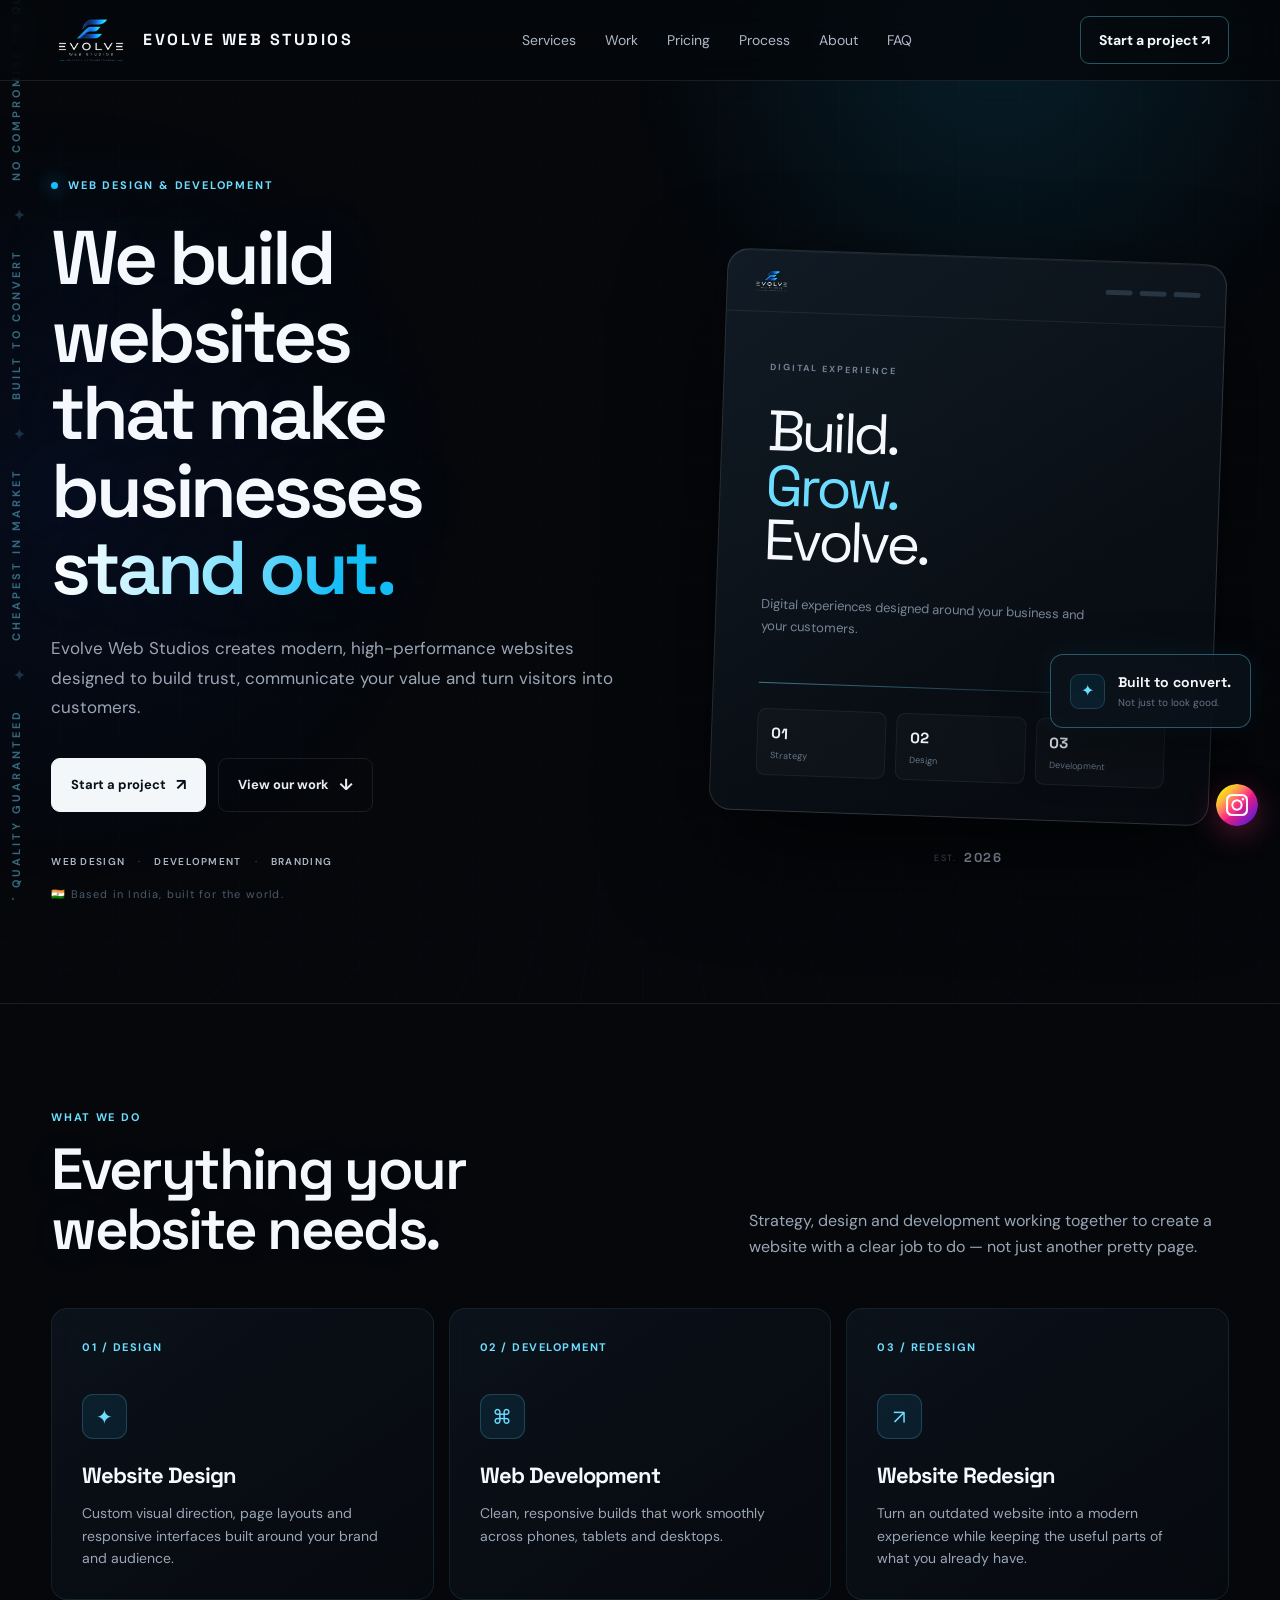
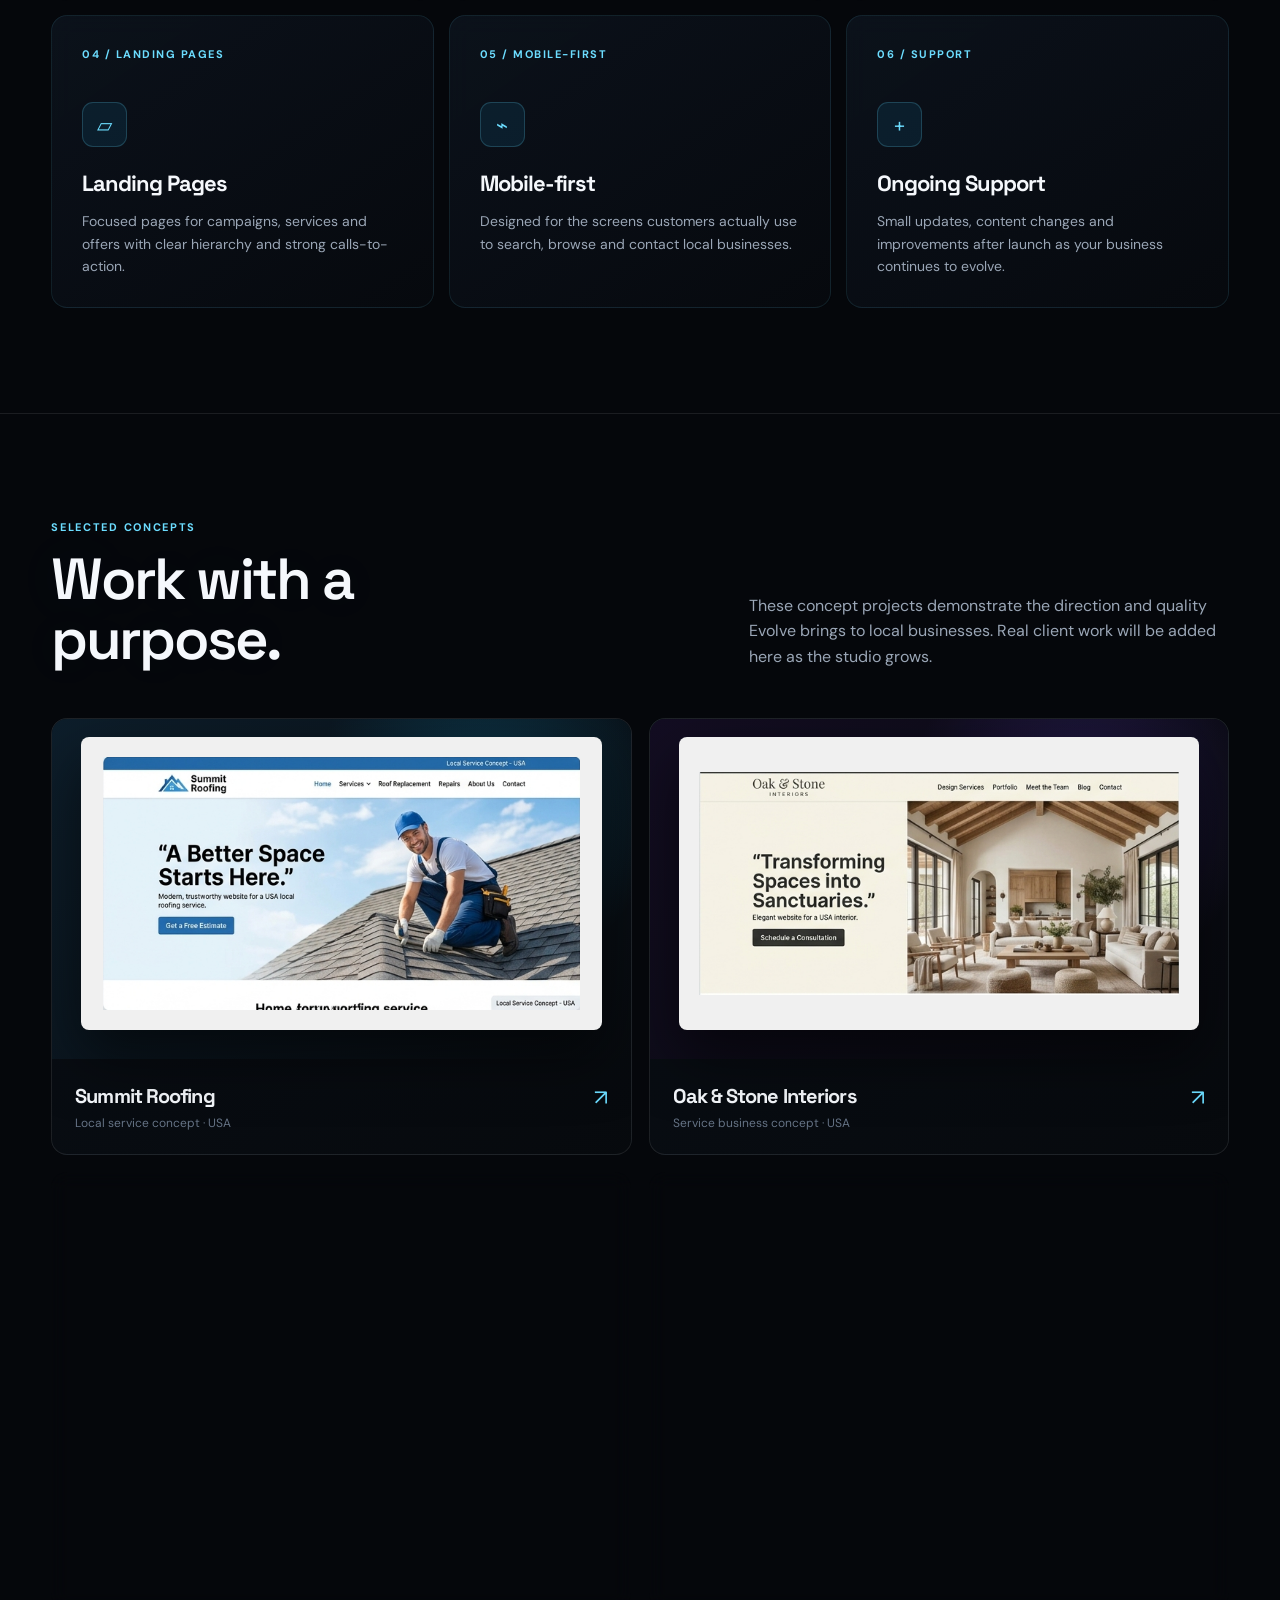
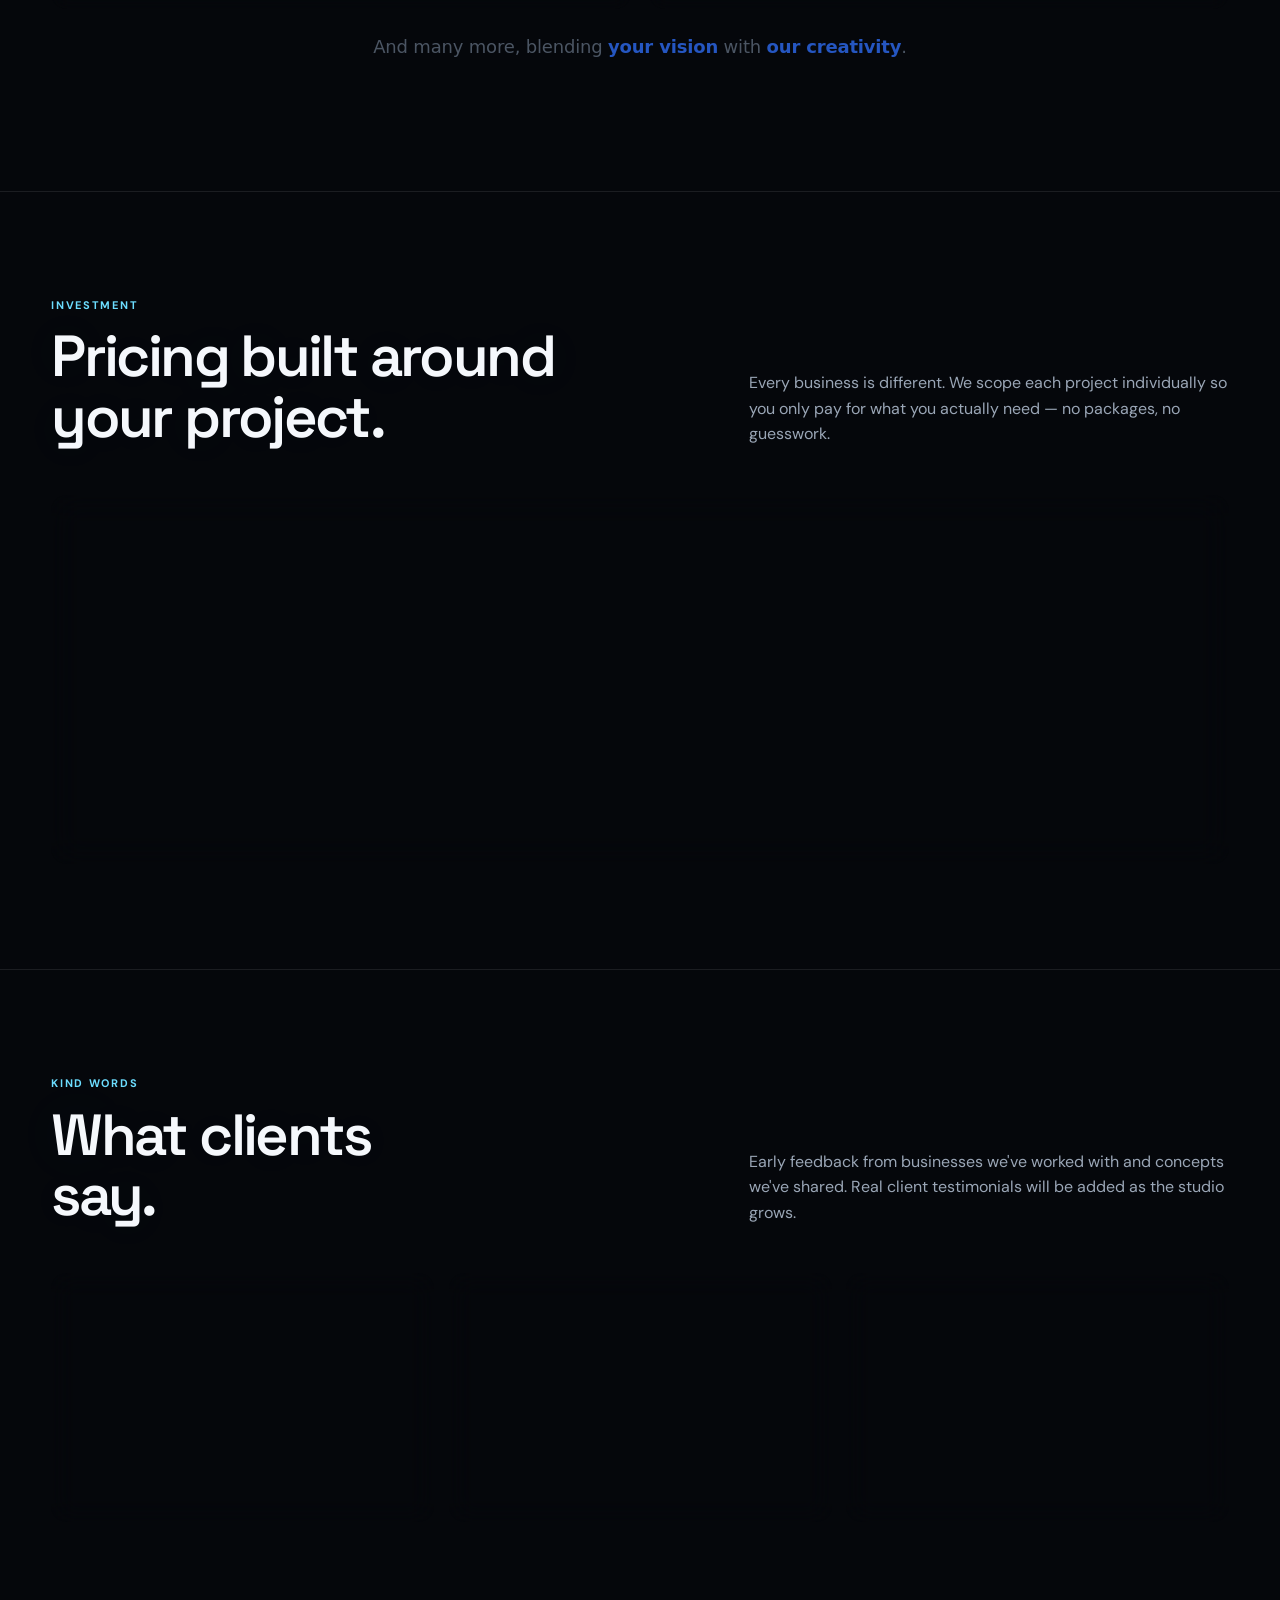
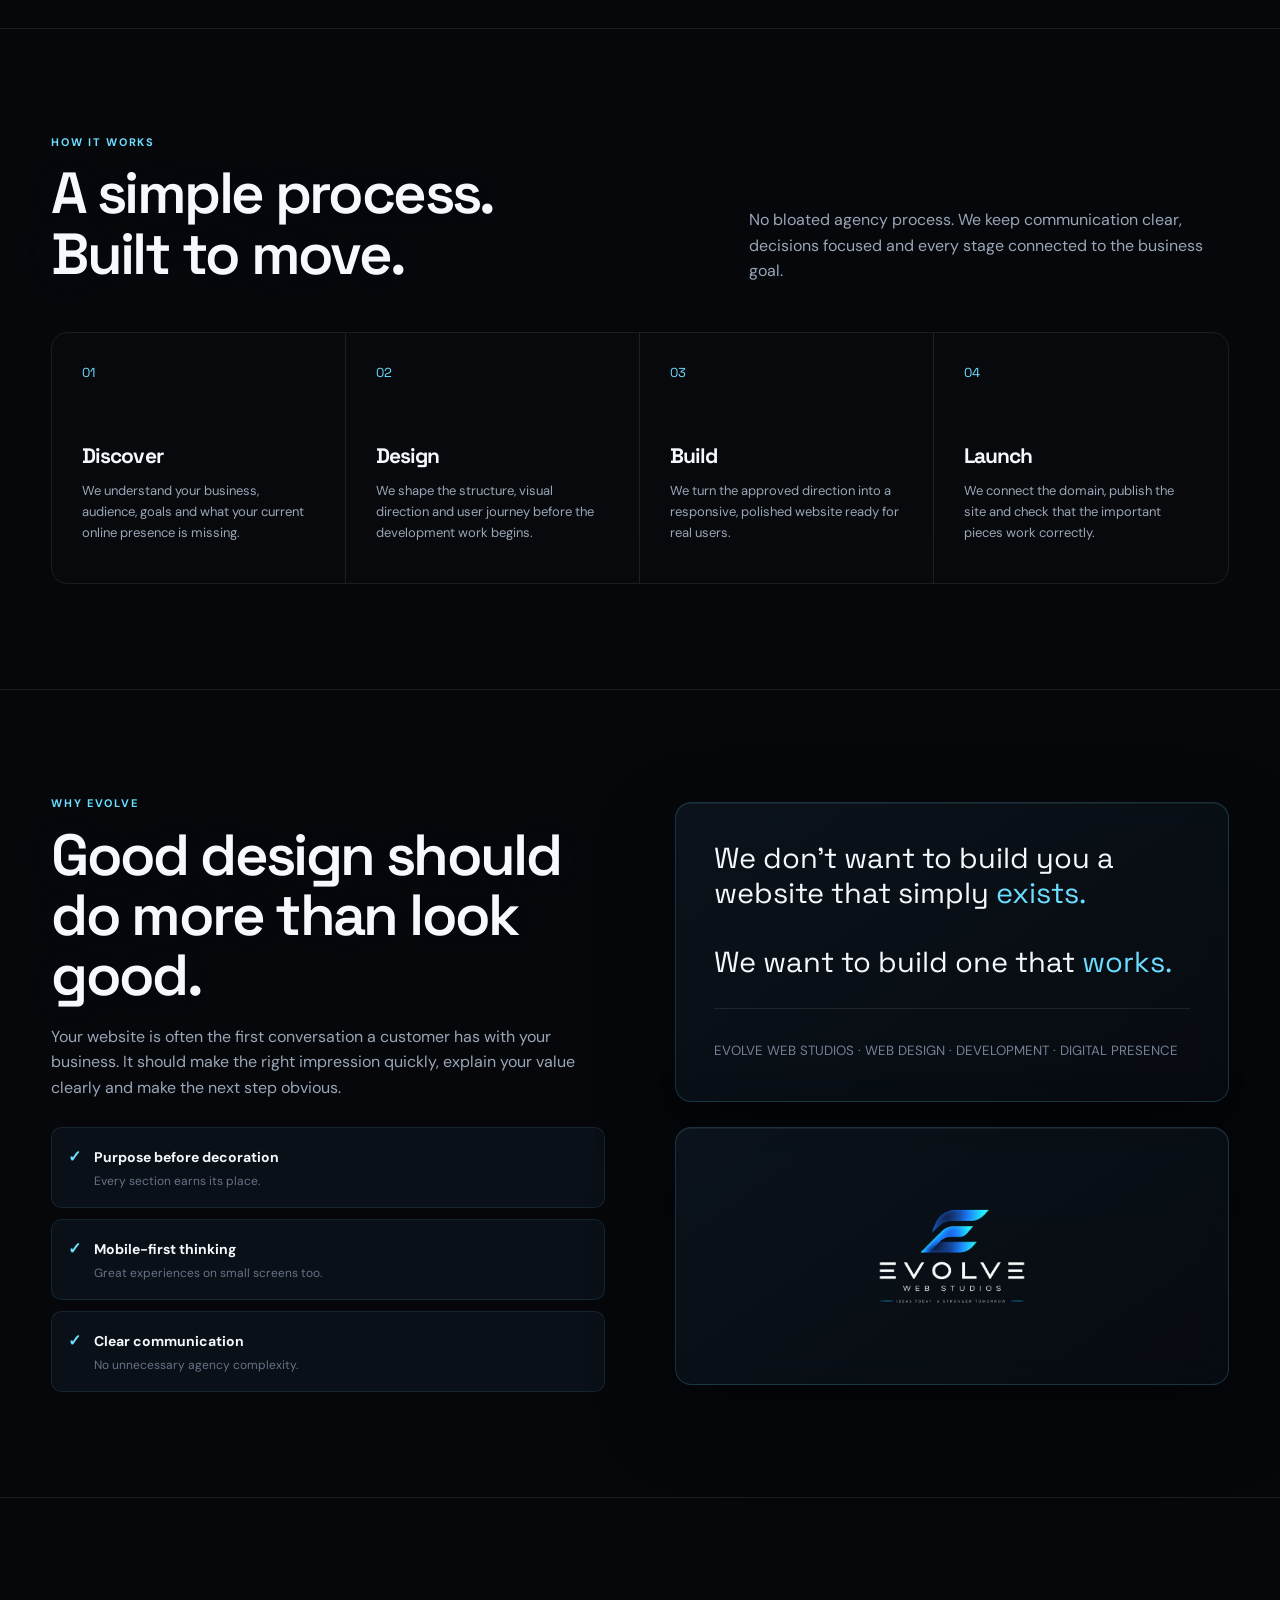
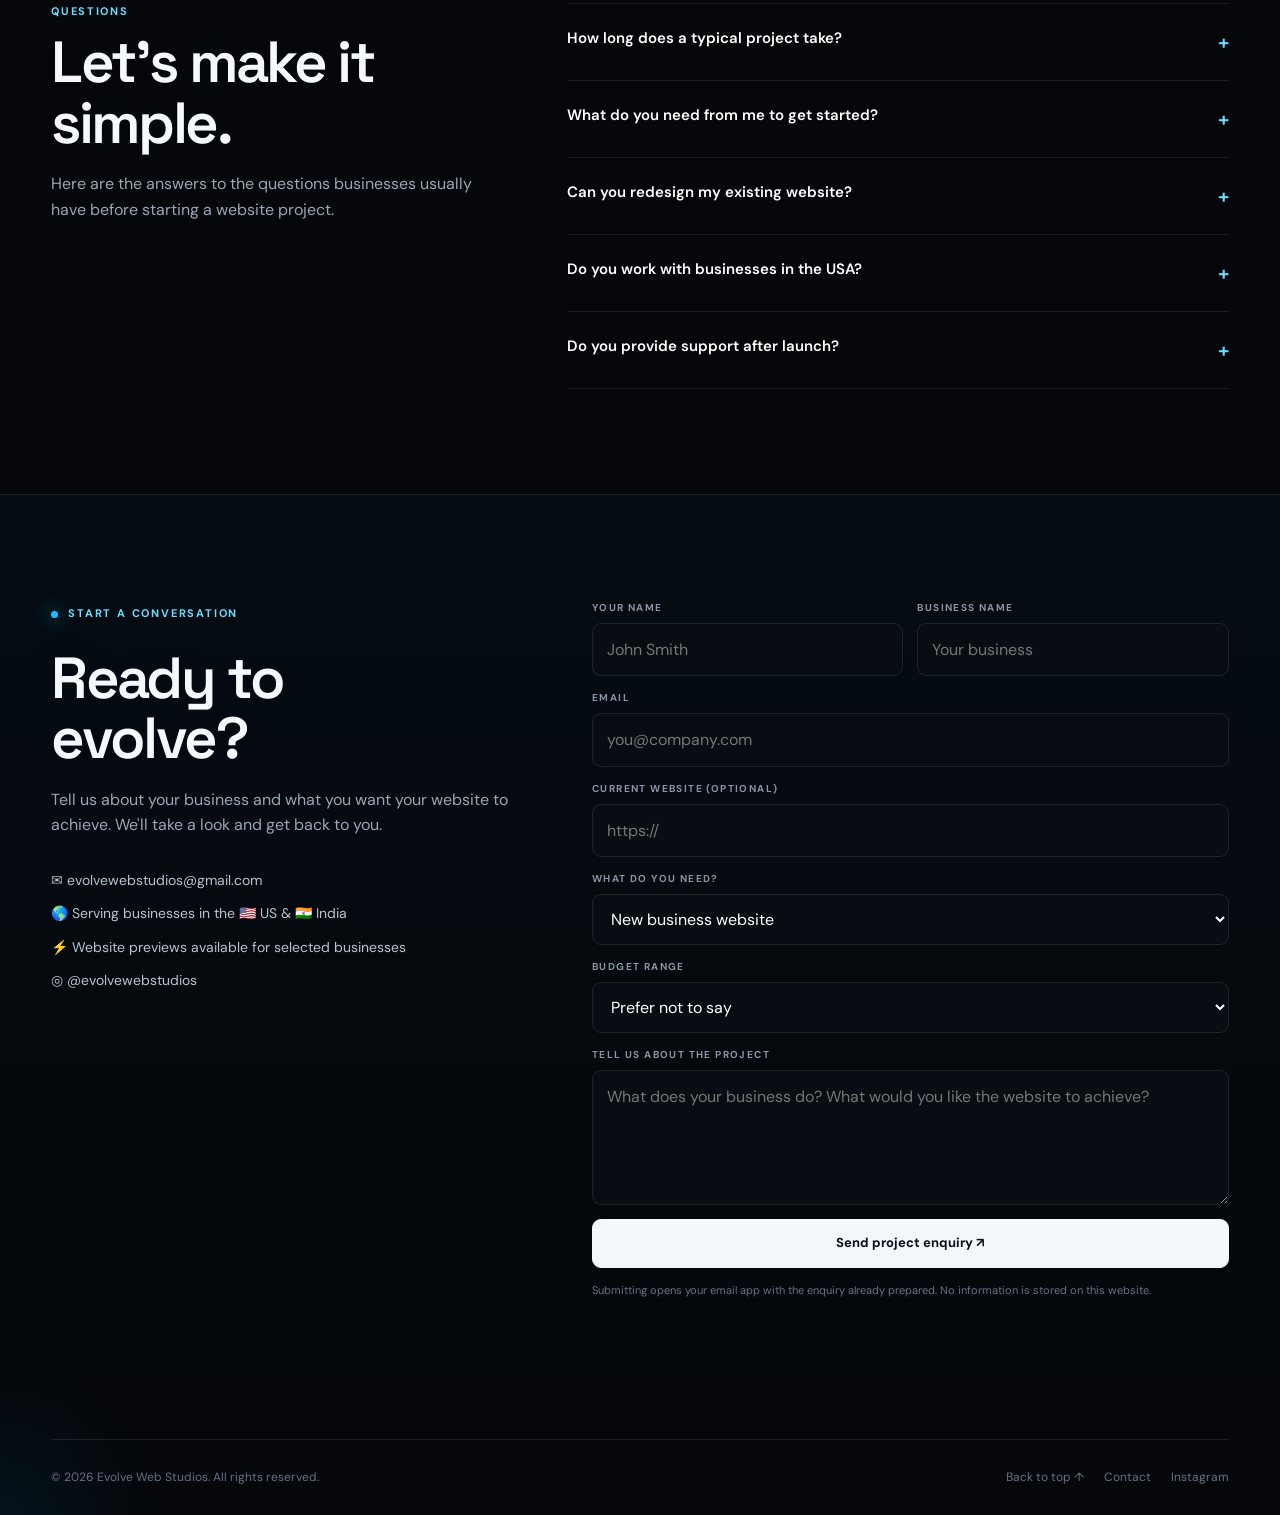
==== index.html @ 1cfbcf7c "updated" ====
<!DOCTYPE html>
<html lang="en">
<head>
  <meta charset="UTF-8">
  <meta name="viewport" content="width=device-width, initial-scale=1.0">
  <title>Evolve Web Studios — Websites That Move Businesses Forward</title>
  <meta name="description" content="Evolve Web Studios designs and develops modern, fast and conversion-focused websites for ambitious businesses in the US and India.">
  <meta name="theme-color" content="#05070b">
  <link rel="icon" href="assets/favicon.ico" sizes="any">
  <link rel="icon" type="image/png" sizes="32x32" href="assets/favicon-32x32.png">
  <link rel="icon" type="image/png" sizes="16x16" href="assets/favicon-16x16.png">
  <link rel="apple-touch-icon" sizes="180x180" href="assets/apple-touch-icon.png">
  <link rel="manifest" href="assets/site.webmanifest">
  <link rel="canonical" href="https://evolvewebstudios.in">
  <meta property="og:title" content="Evolve Web Studios — Websites That Move Businesses Forward">
  <meta property="og:description" content="Evolve Web Studios designs and develops modern, fast and conversion-focused websites for ambitious businesses in the US and India.">
  <meta property="og:image" content="https://evolvewebstudios.in/assets/evolve-logo.png">
  <meta property="og:url" content="https://evolvewebstudios.in">
  <meta property="og:type" content="website">
  <meta name="twitter:card" content="summary_large_image">
  <meta name="twitter:title" content="Evolve Web Studios — Websites That Move Businesses Forward">
  <meta name="twitter:description" content="Modern, fast and conversion-focused websites for businesses in the US and India.">
  <meta name="twitter:image" content="https://evolvewebstudios.in/assets/evolve-logo.png">
  <meta name="twitter:site" content="@evolvewebstudios">
  <meta name="author" content="Evolve Web Studios">
  <meta name="geo.region" content="IN">
  <meta name="geo.placename" content="India">
  <script type="application/ld+json">
  {
    "@context": "https://schema.org",
    "@type": "ProfessionalService",
    "name": "Evolve Web Studios",
    "url": "https://evolvewebstudios.in",
    "logo": "https://evolvewebstudios.in/assets/evolve-logo.png",
    "description": "Evolve Web Studios designs and develops modern, fast and conversion-focused websites for ambitious businesses in the US and India.",
    "email": "evolvewebstudios@gmail.com",
    "areaServed": ["US", "IN"],
    "sameAs": ["https://www.instagram.com/evolvewebstudios/"],
    "serviceType": ["Web Design", "Web Development", "Website Redesign", "Landing Pages"]
  }
  </script>
  <link rel="preconnect" href="https://fonts.googleapis.com">
  <link rel="preconnect" href="https://fonts.gstatic.com" crossorigin>
  <link href="https://fonts.googleapis.com/css2?family=DM+Sans:wght@400;500;600;700&family=Space+Grotesk:wght@500;600;700&display=swap" rel="stylesheet">

  <style>
    :root{
      --bg:#05070b; --surface:#090e14; --surface2:#0d141d;
      --text:#f5f8fc; --muted:#9aa6b6; --dim:#667486;
      --line:rgba(255,255,255,.09); --blue:#16bfff; --blue2:#6cddff;
      --max:1180px; --radius:16px;
    }
    *{box-sizing:border-box;margin:0;padding:0}
    html{scroll-behavior:smooth}
    body{
      background:var(--bg);color:var(--text);font-family:"DM Sans",Arial,sans-serif;
      line-height:1.6;overflow-x:hidden;
    }
    body:before{
      content:"";position:fixed;inset:0;z-index:-1;pointer-events:none;
      background:
        radial-gradient(circle at 78% 4%,rgba(22,191,255,.12),transparent 28%),
        radial-gradient(circle at 5% 55%,rgba(30,88,255,.07),transparent 30%);
    }
    a{color:inherit;text-decoration:none}
    button,input,textarea,select{font:inherit}
    img{max-width:100%;display:block}
    .wrap{width:min(var(--max),92vw);margin:auto}
    :focus-visible{outline:2px solid var(--blue2);outline-offset:3px}
    .skip{position:fixed;left:15px;top:-100px;background:white;color:#071019;padding:10px 15px;border-radius:8px;z-index:100;font-weight:700}
    .skip:focus{top:15px}

    header{
      position:sticky;top:0;z-index:50;background:rgba(5,7,11,.78);
      backdrop-filter:blur(18px);border-bottom:1px solid var(--line)
    }
    nav{height:80px;display:flex;align-items:center;justify-content:space-between}
    .brand{display:flex;align-items:center;gap:12px;font-family:"Space Grotesk";font-weight:700;letter-spacing:2.5px}
    .brand img{width:80px;height:80px;object-fit:contain}
    .links{display:flex;align-items:center;gap:29px;color:#aeb8c6;font-size:14px}
    .links a{transition:.2s}.links a:hover{color:white}
    .nav-cta,.btn{
      display:inline-flex;align-items:center;justify-content:center;gap:9px;
      border:1px solid var(--line);border-radius:9px;padding:12px 18px;
      font-size:14px;font-weight:700;cursor:pointer;transition:.2s
    }
    .nav-cta{border-color:rgba(108,221,255,.35)}
    .nav-cta:hover{background:rgba(22,191,255,.08);border-color:rgba(108,221,255,.65)}
    .menu{display:none;background:none;border:0;color:#fff;font-size:25px;cursor:pointer}
    .mobile-nav{display:none}

    .hero{min-height:760px;display:flex;align-items:center;padding:75px 0 90px}
    .hero-grid{display:grid;grid-template-columns:1.06fr .94fr;gap:70px;align-items:center}
    .eyebrow{display:inline-flex;align-items:center;gap:9px;color:var(--blue2);font-size:12px;font-weight:700;letter-spacing:1.6px;text-transform:uppercase;margin-bottom:24px}
    .dot{width:7px;height:7px;border-radius:50%;background:var(--blue);box-shadow:0 0 16px var(--blue)}
    h1,h2,h3{font-family:"Space Grotesk",Arial,sans-serif;letter-spacing:-.045em}
    h1{font-size:clamp(48px,6.5vw,80px);line-height:1.01;font-weight:600}
    .gradient{background:linear-gradient(100deg,#fff 15%,#c2edff 55%,#1bc2ff);-webkit-background-clip:text;background-clip:text;color:transparent}
    .hero-copy p{max-width:620px;color:var(--muted);font-size:18px;margin-top:25px}
    .actions{display:flex;flex-wrap:wrap;gap:12px;margin-top:34px}
    .btn-primary{background:#f5f8fb;color:#071019;border-color:#f5f8fb}
    .btn-primary:hover{transform:translateY(-2px);box-shadow:0 15px 40px rgba(22,191,255,.18)}
    .btn-secondary:hover{background:rgba(22,191,255,.06);border-color:rgba(108,221,255,.5)}
    .micro{margin-top:42px;color:#697587;font-size:12px}
    .micro strong{color:#bdc7d2;font-weight:600}

    /* =========================================
   HERO
========================================= */

.hero {
  min-height: 790px;
  display: flex;
  align-items: center;
  padding: 90px 0 100px;
  position: relative;
}

.hero-grid {
  display: grid;
  grid-template-columns: 1.05fr 0.95fr;
  gap: 80px;
  align-items: center;
}


/* LEFT SIDE */

.hero-copy {
  position: relative;
  z-index: 3;
}

.eyebrow {
  display: inline-flex;
  align-items: center;
  gap: 10px;
  color: var(--blue2);
  font-size: 11px;
  font-weight: 700;
  letter-spacing: 1.8px;
  text-transform: uppercase;
  margin-bottom: 25px;
}

.dot {
  width: 7px;
  height: 7px;
  border-radius: 50%;
  background: var(--blue);
  box-shadow: 0 0 18px var(--blue);
}

.hero h1 {
  font-family: "Space Grotesk", Arial, sans-serif;
  font-size: clamp(48px, 6vw, 76px);
  line-height: 1.02;
  font-weight: 600;
  letter-spacing: -0.055em;
}

.gradient {
  background:
    linear-gradient(
      100deg,
      #ffffff 5%,
      #9eeaff 45%,
      #13bdf5 85%
    );

  -webkit-background-clip: text;
  background-clip: text;
  color: transparent;
}

.hero-copy > p {
  max-width: 570px;
  color: var(--muted);
  font-size: 17px;
  line-height: 1.75;
  margin-top: 27px;
}

.actions {
  display: flex;
  flex-wrap: wrap;
  gap: 12px;
  margin-top: 35px;
}

.btn {
  display: inline-flex;
  align-items: center;
  justify-content: center;
  gap: 10px;

  border: 1px solid var(--line);
  border-radius: 9px;

  padding: 13px 19px;

  font-size: 13px;
  font-weight: 700;

  cursor: pointer;
  transition:
    transform .2s ease,
    border-color .2s ease,
    background .2s ease,
    box-shadow .2s ease;
}

.btn span {
  font-size: 16px;
}

.btn-primary {
  background: #f4f7fa;
  color: #071019;
  border-color: #f4f7fa;
}

.btn-primary:hover {
  transform: translateY(-3px);
  box-shadow: 0 15px 45px rgba(22,191,255,.18);
}

.btn-secondary {
  background: transparent;
  color: #e8edf2;
}

.btn-secondary:hover {
  transform: translateY(-3px);
  border-color: rgba(108,221,255,.45);
  background: rgba(22,191,255,.05);
}

.micro {
  margin-top: 42px;
  color: #596779;
  font-size: 10px;
  letter-spacing: 1.3px;
}

.micro strong {
  color: #aeb9c7;
  font-weight: 600;
}


/* =========================================
   HERO VISUAL
========================================= */

.hero-visual {
  position: relative;
  min-height: 560px;

  display: flex;
  align-items: center;
  justify-content: center;
}


/* Background glow */

.hero-visual::before {
  content: "";

  position: absolute;

  width: 430px;
  height: 430px;

  border-radius: 50%;

  background:
    radial-gradient(
      circle,
      rgba(22,191,255,.18) 0%,
      rgba(22,191,255,.07) 35%,
      transparent 70%
    );

  filter: blur(8px);

  pointer-events: none;
}


/* Decorative orbital lines */

.hero-orbit {
  position: absolute;

  border: 1px solid rgba(108,221,255,.08);

  border-radius: 50%;

  transform: rotate(-20deg);
}

.orbit-1 {
  width: 520px;
  height: 260px;
}

.orbit-2 {
  width: 430px;
  height: 210px;
}


/* Main card */

.hero-card {
  position: relative;
  z-index: 2;

  width: min(500px, 100%);

  min-height: 505px;

  border-radius: 22px;

  background:
    linear-gradient(
      145deg,
      #111b25 0%,
      #090e14 65%,
      #070a0f 100%
    );

  border: 1px solid rgba(255,255,255,.13);

  box-shadow:
    0 40px 100px rgba(0,0,0,.65),
    inset 0 1px rgba(255,255,255,.05);

  overflow: hidden;

  transform: rotate(2deg);

  transition:
    transform .5s ease,
    box-shadow .5s ease;
}

.hero-card:hover {
  transform: rotate(0deg) translateY(-5px);

  box-shadow:
    0 45px 110px rgba(0,0,0,.7),
    0 0 60px rgba(22,191,255,.07),
    inset 0 1px rgba(255,255,255,.06);
}


/* Top bar */

.hero-card-top {
  height: 62px;

  display: flex;
  align-items: center;
  justify-content: space-between;

  padding: 0 25px;

  border-bottom: 1px solid rgba(255,255,255,.07);
}

.hero-card-logo img {
  width: 38px;
  height: 38px;
  object-fit: contain;
}

.hero-card-nav {
  display: flex;
  gap: 7px;
}

.hero-card-nav span {
  width: 27px;
  height: 5px;

  border-radius: 10px;

  background: #273642;
}


/* Content */

.hero-card-content {
  padding: 48px 45px 35px;
}

.hero-small-label {
  font-size: 9px;
  font-weight: 700;
  letter-spacing: 2px;

  color: #728194;
}

.hero-card-title {
  font-family: "Space Grotesk", Arial, sans-serif;

  font-size: 57px;
  line-height: .95;

  letter-spacing: -.065em;

  margin-top: 30px;
}

.hero-card-title span {
  color: var(--blue2);
}

.hero-card-content > p {
  max-width: 340px;

  color: #778597;

  font-size: 13px;

  line-height: 1.7;

  margin-top: 26px;
}


/* Accent line */

.hero-card-line {
  width: 100%;
  height: 1px;

  background:
    linear-gradient(
      90deg,
      rgba(108,221,255,.5),
      transparent
    );

  margin-top: 45px;
}


/* Bottom information */

.hero-card-bottom {
  display: grid;
  grid-template-columns: repeat(3,1fr);

  gap: 10px;

  margin-top: 25px;
}

.hero-card-bottom div {
  padding: 12px 13px;

  border-radius: 9px;

  background: rgba(255,255,255,.025);

  border: 1px solid rgba(255,255,255,.06);
}

.hero-card-bottom strong {
  display: block;

  font-family: "Space Grotesk";

  font-size: 15px;

  color: #eaf1f7;
}

.hero-card-bottom span {
  display: block;

  margin-top: 3px;

  font-size: 9px;

  color: #667486;
}


/* Floating card */

.hero-floating-card {
  position: absolute;

  right: -22px;
  bottom: 90px;

  z-index: 5;

  display: flex;
  align-items: center;
  gap: 13px;

  padding: 16px 19px;

  background: #0b131c;

  border: 1px solid rgba(108,221,255,.3);

  border-radius: 13px;

  box-shadow:
    0 25px 60px rgba(0,0,0,.55);

  animation: floatCard 4s ease-in-out infinite;
}

.floating-icon {
  width: 35px;
  height: 35px;

  display: grid;
  place-items: center;

  border-radius: 9px;

  color: var(--blue2);

  background: rgba(22,191,255,.08);

  border: 1px solid rgba(108,221,255,.18);
}

.hero-floating-card strong {
  display: block;

  font-family: "Space Grotesk";

  font-size: 14px;
}

.hero-floating-card span {
  display: block;

  color: #667486;

  font-size: 10px;

  margin-top: 2px;
}


/* EST 2026 */

.hero-number {
  position: absolute;

  left: 10;
  bottom: -50px;

  display: flex;
  align-items: center;
  gap: 8px;

  color: #536173;

  font-size: 9px;
  letter-spacing: 1.5px;
}

.hero-number strong {
  color: #9ba8b8;

  font-family: "Space Grotesk";

  font-size: 13px;
}


/* Floating animation */

@keyframes floatCard {
  0%,100% {
    transform: translateY(0);
  }

  50% {
    transform: translateY(-8px);
  }
}


/* =========================================
   RESPONSIVE HERO
========================================= */

@media (max-width: 950px) {

  .hero-grid {
    grid-template-columns: 1fr;
    gap: 70px;
  }

  .hero-copy {
    max-width: 700px;
  }

  .hero-visual {
    max-width: 620px;
    width: 100%;
    margin: auto;
  }

}

@media (max-width: 700px) {

  .hero {
    padding: 70px 0 80px;
  }

  .hero h1 {
    font-size: 48px;
  }

  .hero-copy > p {
    font-size: 15px;
  }

  .hero-visual {
    min-height: 470px;
  }

  .hero-card {
    min-height: 420px;
    transform: rotate(1deg);
  }

  .hero-card-content {
    padding: 35px 27px 25px;
  }

  .hero-card-title {
    font-size: 43px;
  }

  .hero-card-bottom span {
    font-size: 8px;
  }

  .hero-floating-card {
    right: -5px;
    bottom: 20px;
  }

  .hero-number {
    left: 8px;
    bottom: 5px;
  }

  .orbit-1 {
    width: 390px;
  }

  .orbit-2 {
    width: 320px;
  }

}

    .section{padding:105px 0;border-top:1px solid var(--line)}
    .section-head{display:flex;align-items:end;justify-content:space-between;gap:50px;margin-bottom:48px}
    .section-head p{max-width:480px;color:var(--muted)}
    h2{font-size:clamp(38px,5vw,58px);line-height:1.04;font-weight:600}
    .label{font-size:11px;letter-spacing:1.7px;color:var(--blue2);font-weight:700;margin-bottom:12px;text-transform:uppercase}

    .services{display:grid;grid-template-columns:repeat(3,1fr);gap:15px}
    .service{
      padding:30px;min-height:270px;border:1px solid var(--line);border-radius:var(--radius);
      background:linear-gradient(145deg,rgba(255,255,255,.045),rgba(255,255,255,.015));transition:.2s
    }
    .service:hover{transform:translateY(-4px);border-color:rgba(108,221,255,.3)}
    .service-num{font-size:11px;color:var(--blue2);letter-spacing:1.5px;font-weight:700}
    .service-icon{width:45px;height:45px;border-radius:11px;display:grid;place-items:center;background:rgba(22,191,255,.09);border:1px solid rgba(108,221,255,.2);color:var(--blue2);font-size:20px;margin:38px 0 19px}
    .service h3{font-size:22px;margin-bottom:9px}.service p{font-size:14px;color:var(--muted)}

    .work-grid{display:grid;grid-template-columns:repeat(2,1fr);gap:17px}
    .project{overflow:hidden;border:1px solid var(--line);border-radius:var(--radius);background:var(--surface);cursor:pointer;transition:.2s}
    .project:hover{transform:translateY(-4px);border-color:rgba(108,221,255,.3)}
    .project-preview{height:340px;padding:29px;display:flex;align-items:end}
    .project:nth-child(1) .project-preview{background:radial-gradient(circle at 75% 25%,rgba(22,191,255,.22),transparent 35%),linear-gradient(135deg,#0d1e2b,#070a0e)}
    .project:nth-child(2) .project-preview{background:radial-gradient(circle at 75% 25%,rgba(120,80,255,.22),transparent 35%),linear-gradient(135deg,#130d22,#070a0e)}
    .project:nth-child(3) .project-preview{background:radial-gradient(circle at 75% 25%,rgba(255,160,50,.18),transparent 35%),linear-gradient(135deg,#1e1408,#070a0e)}
    .project:nth-child(4) .project-preview{background:radial-gradient(circle at 75% 25%,rgba(50,210,120,.18),transparent 35%),linear-gradient(135deg,#081a12,#070a0e)}
    .mock{height:215px;width:100%;background:#f3f5f7;color:#15212b;border-radius:8px;padding:20px;box-shadow:0 25px 60px #0008}
    .mock-top{width:30%;height:7px;background:#182632;border-radius:4px}
    .mock-title{font-family:"Space Grotesk";font-size:30px;line-height:1.02;font-weight:700;margin-top:42px}
    .mock-copy{width:55%;height:6px;background:#aeb7c0;border-radius:4px;margin-top:16px}
    .mock-btn{width:75px;height:27px;border-radius:5px;background:#15212b;margin-top:20px}
    .project-info{padding:21px 23px;display:flex;justify-content:space-between;gap:20px}.project-info h3{font-size:20px}.project-info p{font-size:12px;color:var(--dim);margin-top:2px}.project-arrow{color:var(--blue2);font-size:22px}

    .why{display:grid;grid-template-columns:1fr 1fr;gap:70px;align-items:center}
    .why-copy>p{color:var(--muted);margin-top:18px;max-width:600px}
    .principles{display:grid;gap:11px;margin-top:27px}.principle{display:flex;gap:13px;align-items:flex-start;padding:16px;border:1px solid var(--line);border-radius:10px;background:rgba(255,255,255,.018)}
    .check{color:var(--blue2);font-weight:700}.principle b{font-size:14px}.principle p{font-size:12px;color:var(--dim);margin-top:2px}
    .manifesto{border:1px solid var(--line);border-radius:var(--radius);padding:38px;background:linear-gradient(145deg,#0d1721,#080c12);box-shadow:inset 0 1px rgba(255,255,255,.04)}
    .manifesto .big{font-family:"Space Grotesk";font-size:29px;line-height:1.2}.manifesto .big span{color:var(--blue2)}
    .manifesto hr{border:0;border-top:1px solid var(--line);margin:28px 0}.manifesto small{color:#758195}

    .process{display:grid;grid-template-columns:repeat(4,1fr);border:1px solid var(--line);border-radius:var(--radius);overflow:hidden}
    .step{padding:30px;min-height:250px;border-right:1px solid var(--line);background:rgba(255,255,255,.012)}.step:last-child{border-right:0}
    .step-number{font-family:"Space Grotesk";color:var(--blue2);font-size:13px}.step h3{font-size:21px;margin-top:55px;margin-bottom:9px}.step p{font-size:13px;color:var(--muted)}

    .faq-grid{display:grid;grid-template-columns:.8fr 1.2fr;gap:75px}.faq-intro p{color:var(--muted);margin-top:18px}.faq{border-top:1px solid var(--line)}
    .faq-item{border-bottom:1px solid var(--line)}.faq-q{width:100%;background:none;border:0;color:white;text-align:left;padding:22px 0;display:flex;justify-content:space-between;gap:20px;cursor:pointer;font-weight:600;font-size:15px}.faq-q span{color:var(--blue2);font-size:20px;transition:.2s}.faq-item.open .faq-q span{transform:rotate(45deg)}
    .faq-a{max-height:0;overflow:hidden;color:var(--muted);font-size:13px;transition:max-height .3s ease}.faq-a p{padding:0 35px 21px 0}.faq-item.open .faq-a{max-height:180px}

    .pricing-cta{margin-top:0}
    .pricing-cta-inner{display:grid;grid-template-columns:1fr auto;gap:60px;align-items:center;padding:48px 52px;border:1px solid rgba(108,221,255,.3);border-radius:var(--radius);background:linear-gradient(145deg,rgba(22,191,255,.06),rgba(22,191,255,.01))}
    .pricing-cta-icon{font-size:28px;color:var(--blue2);margin-bottom:18px}
    .pricing-cta-left h3{font-size:clamp(22px,3vw,30px);margin-bottom:12px}
    .pricing-cta-left p{color:var(--muted);font-size:15px;max-width:520px}
    .pricing-points{display:grid;gap:8px;margin-top:22px;list-style:none}
    .pricing-points li{font-size:13px;color:#b0bcc9;display:flex;gap:9px;align-items:center}
    .pricing-points li::before{content:"✓";color:var(--blue2);font-weight:700}
    .pricing-cta-right{display:flex;flex-direction:column;align-items:center;gap:12px;flex-shrink:0}
    .pricing-reply{font-size:11px;color:var(--dim);text-align:center}

    .testimonials-grid{display:grid;grid-template-columns:repeat(3,1fr);gap:15px}
    .tcard{padding:28px;border:1px solid var(--line);border-radius:var(--radius);background:linear-gradient(145deg,rgba(255,255,255,.035),rgba(255,255,255,.01))}
    .tcard-stars{color:var(--blue2);font-size:13px;letter-spacing:2px;margin-bottom:16px}
    .tcard-text{font-size:14px;color:#b8c4d0;line-height:1.7;margin-bottom:20px}
    .tcard-author{display:flex;align-items:center;gap:11px}
    .tcard-avatar{width:36px;height:36px;border-radius:50%;background:linear-gradient(135deg,rgba(22,191,255,.3),rgba(108,221,255,.1));border:1px solid rgba(108,221,255,.25);display:grid;place-items:center;font-family:"Space Grotesk";font-size:13px;font-weight:700;color:var(--blue2);flex-shrink:0}
    .tcard-name{font-size:13px;font-weight:600}
    .tcard-role{font-size:11px;color:var(--dim);margin-top:1px}

    .contact{background:linear-gradient(180deg,rgba(22,191,255,.035),transparent)}
    .contact-grid{display:grid;grid-template-columns:.85fr 1.15fr;gap:70px}
    .contact-copy p{color:var(--muted);margin-top:18px;max-width:480px}.contact-info{display:grid;gap:11px;margin-top:31px;color:#b9c3ce;font-size:14px}.contact-info a:hover{color:var(--blue2)}
    form{display:grid;gap:14px}.two{display:grid;grid-template-columns:1fr 1fr;gap:14px}.field{display:grid;gap:7px}.field label{font-size:10px;color:#8895a6;letter-spacing:1.4px;font-weight:700}.field input,.field select,.field textarea{width:100%;background:#080d13;border:1px solid var(--line);border-radius:9px;padding:13px 14px;color:#fff;outline:none}.field textarea{min-height:135px;resize:vertical}.field input:focus,.field select:focus,.field textarea:focus{border-color:rgba(108,221,255,.55)}.form-note{color:#667486;font-size:11px}.status{color:var(--blue2);font-size:13px;min-height:20px}

    footer{padding:28px 0;border-top:1px solid var(--line);display:flex;justify-content:space-between;color:#657184;font-size:12px}
    .footer-links{display:flex;gap:20px}.footer-links a:hover{color:white}

    .modal{position:fixed;inset:0;z-index:100;background:rgba(0,0,0,.78);backdrop-filter:blur(10px);display:none;place-items:center;padding:20px}.modal.show{display:grid}
    .modal-box{width:min(670px,95vw);background:#0b1119;border:1px solid rgba(108,221,255,.25);border-radius:15px;padding:34px;position:relative}.modal-close{position:absolute;right:15px;top:10px;border:0;background:none;color:#9aa6b6;font-size:29px;cursor:pointer}.modal-box h3{font-size:31px}.modal-box p{color:var(--muted);margin-top:13px}.modal-box .actions{margin-top:24px}

    .top{position:fixed;right:22px;bottom:22px;width:42px;height:42px;border-radius:50%;border:1px solid var(--line);background:#0b1118;color:white;display:grid;place-items:center;opacity:0;pointer-events:none;transition:.2s;z-index:30}.top.visible{opacity:1;pointer-events:auto}.top:hover{border-color:var(--blue2);color:var(--blue2)}
    .quote-fab{position:fixed;right:22px;bottom:74px;z-index:30;width:42px;height:42px;border-radius:50%;background:url("assets/instagram.png") center/cover no-repeat;color:transparent;font-size:16px;display:grid;place-items:center;box-shadow:0 8px 30px rgba(225,48,108,.35);transition:transform .2s,box-shadow .2s}
    .quote-fab:hover{transform:translateY(-3px);box-shadow:0 14px 40px rgba(225,48,108,.5)}
    .quote-fab::after{content:'DM on Instagram';position:absolute;right:52px;background:#0b1118;color:#fff;font-size:11px;font-weight:700;white-space:nowrap;padding:6px 10px;border-radius:7px;border:1px solid var(--line);opacity:0;pointer-events:none;transition:opacity .2s}
    .quote-fab:hover::after{opacity:1}


    .cursor-glow{position:fixed;width:320px;height:320px;border-radius:50%;pointer-events:none;z-index:0;transform:translate(-50%,-50%);background:radial-gradient(circle,rgba(22,191,255,.07) 0%,transparent 70%);transition:transform .08s linear;}
    .mobile-ticker{display:none;}
    .scroll-bar{position:fixed;top:0;left:0;height:2px;width:0%;background:linear-gradient(90deg,var(--blue),var(--blue2));z-index:999;transition:width .1s linear;}
    .links a.active{color:white}

    .side-ticker{
      position:fixed;left:0;top:0;bottom:0;width:38px;
      z-index:40;display:flex;align-items:center;justify-content:center;
      pointer-events:none;overflow:hidden;
    }
    .side-ticker-inner{
      display:flex;flex-direction:column;
      animation:tickerScroll 20s linear infinite;
      white-space:nowrap;
    }
    .side-ticker-inner span{
      writing-mode:vertical-rl;transform:rotate(180deg);
      font-size:11px;font-weight:700;letter-spacing:3px;
      color:rgba(108,221,255,.45);text-transform:uppercase;
      padding:18px 0;
    }
    .side-ticker-inner span.sep{
      color:rgba(108,221,255,.2);letter-spacing:0;padding:8px 0;font-size:14px;
    }
    @keyframes tickerScroll{
      0%{transform:translateY(0)}
      100%{transform:translateY(-50%)}
    }
    @keyframes tickerScrollH{
      0%{transform:translateX(0)}
      100%{transform:translateX(-50%)}
    }
    @media(max-width:700px){
      .side-ticker{display:none;}
      .mobile-ticker{display:block;width:100%;height:34px;overflow:hidden;background:rgba(5,7,11,.9);border-bottom:1px solid var(--line);}
      .mobile-ticker-inner{display:flex;width:max-content;animation:tickerScrollH 20s linear infinite;}
      .mobile-ticker-inner span{white-space:nowrap;padding:0 18px;font-size:10px;font-weight:700;letter-spacing:2px;color:rgba(108,221,255,.45);text-transform:uppercase;line-height:34px;}
      .mobile-ticker-inner span.sep{padding:0 6px;line-height:34px;color:rgba(108,221,255,.2);}
    }

    /* =========================================
       3D & IMMERSIVE UPGRADES
    ========================================= */

    /* 1. HERO — 3D perspective wrapper + animated mesh */
    .hero{
      perspective:1200px;
      perspective-origin:50% 40%;
      overflow:hidden;
    }
    /* animated geometric mesh — pure CSS shapes */
    .hero::after{
      content:"";
      position:absolute;
      inset:0;
      z-index:0;
      pointer-events:none;
      background:
        repeating-linear-gradient(0deg,transparent,transparent 59px,rgba(108,221,255,.028) 60px),
        repeating-linear-gradient(90deg,transparent,transparent 59px,rgba(108,221,255,.028) 60px);
      transform-style:flat;
      animation:none;
    }
    @keyframes meshDrift{
      0%{background-position:0 0,0 0}
      100%{background-position:0 120px,120px 0}
    }
    /* floating 3D ring — uses hero-orbit elements */
    .hero-orbit{
      animation:none;
      transform-style:preserve-3d;
    }
    .orbit-2{animation-duration:9s;animation-direction:reverse}
    @keyframes orbitSpin{
      0%{transform:rotate(-20deg) rotateY(0deg)}
      100%{transform:rotate(-20deg) rotateY(360deg)}
    }
    /* hero-visual gets 3D preserve */
    .hero-visual{
      transform-style:flat;
    }
    /* hero card 3D lift on hover */
    .hero-card{
      transform-style:preserve-3d;
      transition:transform .5s ease,box-shadow .5s ease;
    }
    .hero-card:hover{
      transform:rotate(0deg) translateZ(24px) translateY(-8px) rotateX(3deg);
      box-shadow:
        0 50px 120px rgba(0,0,0,.75),
        0 0 80px rgba(22,191,255,.12),
        0 0 0 1px rgba(108,221,255,.25),
        inset 0 1px rgba(255,255,255,.08);
    }

    /* 2. DIGITAL GRID FLOOR — perspective tilt behind hero */
    .hero::before{
      content:"";
      position:absolute;
      bottom:-10%;
      left:-10%;
      right:-10%;
      height:55%;
      z-index:0;
      pointer-events:none;
      background:
        repeating-linear-gradient(90deg,rgba(22,191,255,.055) 0px,rgba(22,191,255,.055) 1px,transparent 1px,transparent 55px),
        repeating-linear-gradient(0deg,rgba(22,191,255,.055) 0px,rgba(22,191,255,.055) 1px,transparent 1px,transparent 55px);
      transform:perspective(600px) rotateX(55deg) scaleX(1.4);
      transform-origin:50% 100%;
      mask-image:linear-gradient(to top,rgba(0,0,0,.5) 0%,transparent 100%);
      -webkit-mask-image:linear-gradient(to top,rgba(0,0,0,.5) 0%,transparent 100%);
      animation:none;
    }
    @keyframes gridScroll{
      0%{background-position:0 0,0 0}
      100%{background-position:55px 0,0 55px}
    }
    /* keep hero content above grid */
    .hero-grid{position:relative;z-index:2}

    /* 3. 3D HOVER TILT — services, projects, testimonials, steps */
    .service{
      transform-style:preserve-3d;
      transition:transform .3s ease,box-shadow .3s ease,border-color .3s ease;
      background:linear-gradient(145deg,rgba(13,20,30,.85),rgba(7,10,14,.9));
      backdrop-filter:blur(12px);
      -webkit-backdrop-filter:blur(12px);
      border:1px solid rgba(108,221,255,.1);
    }
    .service:hover{
      transform:translateZ(22px) rotateX(-6deg) rotateY(4deg) translateY(-6px);
      border-color:rgba(0,242,254,.55);
      box-shadow:
        0 24px 60px rgba(0,0,0,.55),
        0 0 30px rgba(0,242,254,.15),
        0 0 60px rgba(108,221,255,.08),
        inset 0 1px rgba(255,255,255,.07);
    }
    .project{
      transform-style:preserve-3d;
      transition:transform .3s ease,box-shadow .3s ease,border-color .3s ease;
      background:linear-gradient(145deg,rgba(10,16,24,.9),rgba(7,10,14,.95));
      backdrop-filter:blur(10px);
      -webkit-backdrop-filter:blur(10px);
    }
    .project:hover{
      transform:translateZ(18px) rotateX(-4deg) rotateY(3deg) translateY(-6px);
      border-color:rgba(0,242,254,.45);
      box-shadow:
        0 28px 70px rgba(0,0,0,.6),
        0 0 35px rgba(0,242,254,.12),
        0 0 70px rgba(108,221,255,.07);
    }
    .tcard{
      transform-style:preserve-3d;
      transition:transform .3s ease,box-shadow .3s ease,border-color .3s ease;
      background:linear-gradient(145deg,rgba(13,20,30,.8),rgba(8,12,18,.9));
      backdrop-filter:blur(14px);
      -webkit-backdrop-filter:blur(14px);
      border:1px solid rgba(255,255,255,.07);
    }
    .tcard:hover{
      transform:translateZ(20px) rotateX(-5deg) rotateY(3deg) translateY(-5px);
      border-color:rgba(108,221,255,.4);
      box-shadow:
        0 20px 55px rgba(0,0,0,.5),
        0 0 28px rgba(0,242,254,.12),
        inset 0 1px rgba(255,255,255,.06);
    }
    .step{
      transition:transform .3s ease,box-shadow .3s ease,background .3s ease;
      background:rgba(255,255,255,.012);
    }
    .step:hover{
      transform:translateY(-5px) translateZ(12px);
      background:rgba(22,191,255,.04);
      box-shadow:0 16px 45px rgba(0,0,0,.4),0 0 22px rgba(0,242,254,.1);
      z-index:2;
      position:relative;
    }

    /* 4. GLASSMORPHISM — manifesto, modal, pricing, principle cards */
    .manifesto{
      background:linear-gradient(145deg,rgba(13,23,33,.75),rgba(8,12,18,.8));
      backdrop-filter:blur(18px);
      -webkit-backdrop-filter:blur(18px);
      border:1px solid rgba(108,221,255,.18);
      box-shadow:0 30px 80px rgba(0,0,0,.45),inset 0 1px rgba(255,255,255,.06);
    }
    .modal-box{
      background:rgba(11,17,25,.82);
      backdrop-filter:blur(22px);
      -webkit-backdrop-filter:blur(22px);
      border:1px solid rgba(108,221,255,.28);
      box-shadow:0 40px 100px rgba(0,0,0,.7),0 0 60px rgba(22,191,255,.08);
    }
    .pricing-cta-inner{
      background:linear-gradient(145deg,rgba(22,191,255,.07),rgba(10,14,22,.85));
      backdrop-filter:blur(16px);
      -webkit-backdrop-filter:blur(16px);
      border:1px solid rgba(108,221,255,.32);
      box-shadow:0 24px 70px rgba(0,0,0,.4),0 0 40px rgba(22,191,255,.06),inset 0 1px rgba(255,255,255,.05);
      transition:box-shadow .3s ease,border-color .3s ease;
    }
    .pricing-cta-inner:hover{
      border-color:rgba(108,221,255,.5);
      box-shadow:0 30px 80px rgba(0,0,0,.5),0 0 55px rgba(22,191,255,.1),inset 0 1px rgba(255,255,255,.07);
    }
    .principle{
      background:rgba(13,20,30,.7);
      backdrop-filter:blur(10px);
      -webkit-backdrop-filter:blur(10px);
      border:1px solid rgba(108,221,255,.1);
      transition:border-color .25s,box-shadow .25s;
    }
    .principle:hover{
      border-color:rgba(108,221,255,.3);
      box-shadow:0 8px 30px rgba(0,242,254,.08);
    }
    /* h1 text glow */
    .hero h1{
      text-shadow:0 0 80px rgba(22,191,255,.12);
    }
    /* section h2 subtle glow */
    h2{
      text-shadow:0 0 60px rgba(22,191,255,.07);
    }
    /* dot pulse */
    .dot{
      animation:none;
    }
    @keyframes dotPulse{
      0%,100%{box-shadow:0 0 8px var(--blue),0 0 18px var(--blue)}
      50%{box-shadow:0 0 18px var(--blue),0 0 40px var(--blue),0 0 60px rgba(22,191,255,.4)}
    }
    /* floating card glass */
    .hero-floating-card{
      background:rgba(11,19,28,.75);
      backdrop-filter:blur(14px);
      -webkit-backdrop-filter:blur(14px);
      border:1px solid rgba(108,221,255,.35);
      box-shadow:0 20px 50px rgba(0,0,0,.5),0 0 25px rgba(22,191,255,.1);
      animation:none;
    }

    @media(max-width:950px){
      .hero-grid,.why,.contact-grid,.faq-grid{grid-template-columns:1fr}.hero-art{max-width:700px;margin:0 auto;width:100%}
      .services{grid-template-columns:repeat(2,1fr)}.process{grid-template-columns:1fr 1fr}.step:nth-child(2){border-right:0}.step:nth-child(-n+2){border-bottom:1px solid var(--line)}
      .pricing-grid,.testimonials-grid{grid-template-columns:1fr 1fr}
    }
    @media(max-width:700px){
      .links,.nav-cta{display:none}.menu{display:block}.mobile-nav.open{display:flex}
      .mobile-nav{position:absolute;top:80px;left:0;right:0;background:#070a0f;border-bottom:1px solid var(--line);padding:15px 4vw 25px;flex-direction:column;gap:3px}
      .mobile-nav a{padding:13px 0;border-bottom:1px solid rgba(255,255,255,.06)}
      .mobile-nav .nav-cta{display:flex;margin-top:10px;text-align:center}
      .hero{padding:80px 0;min-height:auto}.section{padding:80px 0}.section-head{display:block}.section-head p{margin-top:18px}
      .services,.work-grid,.process,.pricing-grid,.testimonials-grid{grid-template-columns:1fr}.step{border-right:0!important;border-bottom:1px solid var(--line)}.step:last-child{border-bottom:0}
      .pricing-cta-inner{grid-template-columns:1fr;gap:30px;padding:30px 24px}.pricing-cta-right{align-items:flex-start}
      .two{grid-template-columns:1fr}.float-card{right:5px}.browser-body{min-height:360px}.browser-heading{font-size:34px}
      footer{display:block}.footer-links{margin-top:9px}
    }
  </style>
</head>

<body>
<a class="skip" href="#main">Skip to content</a>

<div class="side-ticker" aria-hidden="true">
  <div class="side-ticker-inner">
    <span>Cheapest in market</span><span class="sep">✦</span>
    <span>Best quality guaranteed</span><span class="sep">✦</span>
    <span>Fast delivery</span><span class="sep">✦</span>
    <span>Results-driven design</span><span class="sep">✦</span>
    <span>No compromise on quality</span><span class="sep">✦</span>
    <span>Built to convert</span><span class="sep">✦</span>
    <span>Cheapest in market</span><span class="sep">✦</span>
    <span>Best quality guaranteed</span><span class="sep">✦</span>
    <span>Fast delivery</span><span class="sep">✦</span>
    <span>Results-driven design</span><span class="sep">✦</span>
    <span>No compromise on quality</span><span class="sep">✦</span>
    <span>Built to convert</span><span class="sep">✦</span>
  </div>
</div>

<header>
  <div class="wrap">
    <nav>
      <a class="brand" href="#top" aria-label="Evolve Web Studios home">
        <img src="assets/evolve-logo-tnsp.png" alt="Evolve Web Studios" loading="eager">
        <span>EVOLVE WEB STUDIOS </span>
      </a>
      <div class="links">
        <a href="#services">Services</a>
        <a href="#work">Work</a>
        <a href="#pricing">Pricing</a>
        <a href="#process">Process</a>
        <a href="#about">About</a>
        <a href="#faq">FAQ</a>
      </div>
      <div>
        <a class="nav-cta" href="#contact">Start a project ↗</a>
        <button class="menu" id="menu" aria-label="Open navigation" aria-expanded="false">☰</button>
      </div>
    </nav>
    <div class="mobile-nav" id="mobileNav">
      <a href="#services">Services</a><a href="#work">Work</a><a href="#pricing">Pricing</a><a href="#process">Process</a><a href="#about">About</a><a href="#faq">FAQ</a>
      <a class="nav-cta" href="#contact">Start a project ↗</a>
    </div>
  </div>
</header>

<div class="mobile-ticker" aria-hidden="true">
  <div class="mobile-ticker-inner">
    <span>Cheapest in market</span><span class="sep">✦</span>
    <span>Best quality guaranteed</span><span class="sep">✦</span>
    <span>Fast delivery</span><span class="sep">✦</span>
    <span>Results-driven design</span><span class="sep">✦</span>
    <span>No compromise on quality</span><span class="sep">✦</span>
    <span>Built to convert</span><span class="sep">✦</span>
    <span>Cheapest in market</span><span class="sep">✦</span>
    <span>Best quality guaranteed</span><span class="sep">✦</span>
    <span>Fast delivery</span><span class="sep">✦</span>
    <span>Results-driven design</span><span class="sep">✦</span>
    <span>No compromise on quality</span><span class="sep">✦</span>
    <span>Built to convert</span><span class="sep">✦</span>
  </div>
</div>

<main id="main">
<section class="hero" id="top">
  <div class="wrap hero-grid">

    <!-- LEFT -->
    <div class="hero-copy">

      <div class="eyebrow">
        <span class="dot"></span>
        WEB DESIGN & DEVELOPMENT
      </div>

      <h1>
        We build websites<br>
        that make businesses
        <span class="gradient">stand out.</span>
      </h1>

      <p>
        Evolve Web Studios creates modern, high-performance websites
        designed to build trust, communicate your value and turn
        visitors into customers.
      </p>

      <div class="actions">
        <a href="#contact" class="btn btn-primary">
          Start a project
          <span>↗</span>
        </a>

        <a href="#work" class="btn btn-secondary">
          View our work
          <span>↓</span>
        </a>
      </div>

      <div class="micro">
        <strong>WEB DESIGN</strong>
        &nbsp; · &nbsp;
        <strong>DEVELOPMENT</strong>
        &nbsp; · &nbsp;
        <strong>BRANDING</strong>
      </div>

      <div style="margin-top:16px;font-size:11px;color:#4a5a6a;letter-spacing:1.2px;">🇮🇳 Based in India, built for the world.</div>

    </div>


    <!-- RIGHT -->
    <div class="hero-visual">

      <div class="hero-orbit orbit-1"></div>
      <div class="hero-orbit orbit-2"></div>

      <!-- Main visual -->
      <div class="hero-card">

        <div class="hero-card-top">
          <div class="hero-card-logo">
            <img src="assets/evolve-logo-tnsp.png" alt="Evolve Web Studios" loading="lazy">
          </div>

          <div class="hero-card-nav">
            <span></span>
            <span></span>
            <span></span>
          </div>
        </div>

        <div class="hero-card-content">

          <div class="hero-small-label">
            DIGITAL EXPERIENCE
          </div>

          <div class="hero-card-title">
            Build.
            <br>
            <span>Grow.</span>
            <br>
            Evolve.
          </div>

          <p>
            Digital experiences designed around
            your business and your customers.
          </p>

          <div class="hero-card-line"></div>

          <div class="hero-card-bottom">
            <div>
              <strong>01</strong>
              <span>Strategy</span>
            </div>

            <div>
              <strong>02</strong>
              <span>Design</span>
            </div>

            <div>
              <strong>03</strong>
              <span>Development</span>
            </div>
          </div>

        </div>

      </div>


      <!-- Floating card -->
      <div class="hero-floating-card">
        <div class="floating-icon">✦</div>

        <div>
          <strong>Built to convert.</strong>
          <span>Not just to look good.</span>
        </div>
      </div>


      <!-- Small floating number -->
      <div class="hero-number">
        <span>EST.</span>
        <strong>2026</strong>
      </div>

    </div>

  </div>
</section>

<section class="section" id="services">
<div class="wrap">
  <div class="section-head"><div><div class="label">What we do</div><h2>Everything your<br>website needs.</h2></div><p>Strategy, design and development working together to create a website with a clear job to do — not just another pretty page.</p></div>
  <div class="services">
    <article class="service"><div class="service-num">01 / DESIGN</div><div class="service-icon">✦</div><h3>Website Design</h3><p>Custom visual direction, page layouts and responsive interfaces built around your brand and audience.</p></article>
    <article class="service"><div class="service-num">02 / DEVELOPMENT</div><div class="service-icon">⌘</div><h3>Web Development</h3><p>Clean, responsive builds that work smoothly across phones, tablets and desktops.</p></article>
    <article class="service"><div class="service-num">03 / REDESIGN</div><div class="service-icon">↗</div><h3>Website Redesign</h3><p>Turn an outdated website into a modern experience while keeping the useful parts of what you already have.</p></article>
    <article class="service"><div class="service-num">04 / LANDING PAGES</div><div class="service-icon">▱</div><h3>Landing Pages</h3><p>Focused pages for campaigns, services and offers with clear hierarchy and strong calls-to-action.</p></article>
    <article class="service"><div class="service-num">05 / MOBILE-FIRST</div><div class="service-icon">⌁</div><h3>Mobile-first</h3><p>Designed for the screens customers actually use to search, browse and contact local businesses.</p></article>
    <article class="service"><div class="service-num">06 / SUPPORT</div><div class="service-icon">+</div><h3>Ongoing Support</h3><p>Small updates, content changes and improvements after launch as your business continues to evolve.</p></article>
  </div>
</div>
</section>

<section class="section" id="work">
<div class="wrap">
  <div class="section-head"><div><div class="label">Selected concepts</div><h2>Work with a<br>purpose.</h2></div><p>These concept projects demonstrate the direction and quality Evolve brings to local businesses. Real client work will be added here as the studio grows.</p></div>
  <div class="work-grid">
    <article class="project" data-title="Summit Roofing" data-text="A high-converting local-service concept for a US roofing company. The structure puts trust, services, proof and the estimate CTA where customers can find them quickly.">
      <div class="project-preview" style="width: 100%;">
  <!-- 1. The container scales smoothly on all screens -->
  <div class="mock" style="position: relative; width: 100%; max-width: 100%; height: auto; aspect-ratio: 16 / 9; overflow: hidden; background-color: #f0f0f0;">
    
    <!-- 2. The image shrinks or grows to fit the container boundaries perfectly -->
    <img 
      src="assets/roofing.png" 
      alt="Roofing project preview" 
      style="width: 100%; height: 100%; object-fit: contain; display: block;"
    >

  </div>
</div>

      <div class="project-info"><div><h3>Summit Roofing</h3><p>Local service concept · USA</p></div><span class="project-arrow">↗</span></div>
    </article>
    <article class="project" data-title="Oak & Stone Interiors" data-text="A premium service-business concept for an interior design studio. Visual storytelling, project presentation and consultation CTAs lead the visitor through the site.">
      <div class="project-preview" style="width: 100%;">
  <!-- 1. The container scales smoothly on all screens -->
  <div class="mock" style="position: relative; width: 100%; max-width: 100%; height: auto; aspect-ratio: 16 / 9; overflow: hidden; background-color: #f0f0f0;">
    
    <!-- 2. The image shrinks or grows to fit the container boundaries perfectly -->
    <img 
      src="assets/oak.png" 
      alt="Roofing project preview" 
      style="width: 100%; height: 100%; object-fit: contain; display: block;"
    >

  </div>
</div>

      <div class="project-info"><div><h3>Oak & Stone Interiors</h3><p>Service business concept · USA</p></div><span class="project-arrow">↗</span></div>
    </article>
    <article class="project" data-title="Vrinda House" data-text="A boutique hospitality concept for India, focused on atmosphere, rooms, location and direct enquiries rather than making the visitor hunt for information.">
      <div class="project-preview" style="width: 100%;">
  <!-- 1. The container scales smoothly on all screens -->
  <div class="mock" style="position: relative; width: 100%; max-width: 100%; height: auto; aspect-ratio: 16 / 9; overflow: hidden; background-color: #f0f0f0;">
    
    <!-- 2. The image shrinks or grows to fit the container boundaries perfectly -->
    <img 
      src="assets/hotel.png" 
      alt="Roofing project preview" 
      style="width: 100%; height: 100%; object-fit: contain; display: block;"
    >

  </div>
</div>

      <div class="project-info"><div><h3>Vrinda House</h3><p>Hospitality concept · India</p></div><span class="project-arrow">↗</span></div>
    </article>
    <article class="project" data-title="Apex Auto Care" data-text="A mobile-first auto-care concept that makes services, trust signals and appointment actions easy to understand for someone searching locally.">
      <div class="project-preview" style="width: 100%;">
  <!-- 1. The container scales smoothly on all screens -->
  <div class="mock" style="position: relative; width: 100%; max-width: 100%; height: auto; aspect-ratio: 16 / 9; overflow: hidden; background-color: #f0f0f0;">
    
    <!-- 2. The image shrinks or grows to fit the container boundaries perfectly -->
    <img 
      src="assets/car.png" 
      alt="Roofing project preview" 
      style="width: 100%; height: 100%; object-fit: contain; display: block;"
    >

  </div>
</div>

      <div class="project-info"><div><h3>Apex Auto Care</h3><p>Local business concept · USA</p></div><span class="project-arrow">↗</span></div>
    </article>
  </div>
</div>
<div style="width: 100%; max-width: 600px; margin: 24px auto; text-align: center; font-family: system-ui, -apple-system, sans-serif;">
  <p style="font-size: 1.125rem; line-height: 1.6; color: #4b5563; margin: 0; font-weight: 500; letter-spacing: -0.01em;">
    And many more, blending <span style="color: #2556c1; font-weight: 700;">your vision</span> with <span style="color: #2556c1; font-weight: 700;">our creativity</span>.
  </p>
</div>

</section>

<section class="section" id="pricing">
<div class="wrap">
  <div class="section-head"><div><div class="label">Investment</div><h2>Pricing built around<br>your project.</h2></div><p>Every business is different. We scope each project individually so you only pay for what you actually need — no packages, no guesswork.</p></div>
  <div class="pricing-cta">
    <div class="pricing-cta-inner">
      <div class="pricing-cta-left">
        <div class="pricing-cta-icon">✦</div>
        <h3>Let's talk about your project</h3>
        <p>Tell us what you need and we'll come back with a clear scope and a fair price. No obligation, no sales pressure.</p>
        <ul class="pricing-points">
          <li>Quoted per project, not per hour</li>
          <li>No hidden fees or ongoing retainers</li>
          <li>Flexible for businesses in the 🇺🇸 US & 🇮🇳 India</li>
        </ul>
      </div>
      <div class="pricing-cta-right">
        <a href="https://ig.me/m/evolvewebstudios" target="_blank" rel="noopener noreferrer" class="btn btn-primary">DM us on Instagram ↗</a>
        <span class="pricing-reply">We typically reply within 24 hours</span>
      </div>
    </div>
  </div>
</div>
</section>

<section class="section" id="testimonials">
<div class="wrap">
  <div class="section-head"><div><div class="label">Kind words</div><h2>What clients<br>say.</h2></div><p>Early feedback from businesses we've worked with and concepts we've shared. Real client testimonials will be added as the studio grows.</p></div>
  <div class="testimonials-grid">
    <div class="tcard fade-up">
      <div class="tcard-stars">★★★★★</div>
      <p class="tcard-text">"Evolve completely transformed how our business looks online. The site is clean, fast and our enquiries have noticeably increased since launch."</p>
      <div class="tcard-author"><div class="tcard-avatar">JM</div><div><div class="tcard-name">James M.</div><div class="tcard-role">Owner · Summit Roofing, Texas</div></div></div>
    </div>
    <div class="tcard fade-up">
      <div class="tcard-stars">★★★★★</div>
      <p class="tcard-text">"The process was straightforward and the result was exactly what we needed. Professional, on time and genuinely understood our brand."</p>
      <div class="tcard-author"><div class="tcard-avatar">SR</div><div><div class="tcard-name">Sophia R.</div><div class="tcard-role">Founder · Oak & Stone Interiors</div></div></div>
    </div>
    <div class="tcard fade-up">
      <div class="tcard-stars">★★★★★</div>
      <p class="tcard-text">"We needed a website that worked for both Indian and international guests. Evolve delivered something we're genuinely proud to share."</p>
      <div class="tcard-author"><div class="tcard-avatar">PK</div><div><div class="tcard-name">Priya K.</div><div class="tcard-role">Director · Vrinda House, Goa</div></div></div>
    </div>
  </div>
</div>
</section>

<section class="section" id="process">
<div class="wrap">
  <div class="section-head"><div><div class="label">How it works</div><h2>A simple process.<br>Built to move.</h2></div><p>No bloated agency process. We keep communication clear, decisions focused and every stage connected to the business goal.</p></div>
  <div class="process">
    <div class="step"><div class="step-number">01</div><h3>Discover</h3><p>We understand your business, audience, goals and what your current online presence is missing.</p></div>
    <div class="step"><div class="step-number">02</div><h3>Design</h3><p>We shape the structure, visual direction and user journey before the development work begins.</p></div>
    <div class="step"><div class="step-number">03</div><h3>Build</h3><p>We turn the approved direction into a responsive, polished website ready for real users.</p></div>
    <div class="step"><div class="step-number">04</div><h3>Launch</h3><p>We connect the domain, publish the site and check that the important pieces work correctly.</p></div>
  </div>
</div>
</section>

<section class="section" id="about">
<div class="wrap why">
  <div class="why-copy">
    <div class="label">Why Evolve</div><h2>Good design should<br>do more than look good.</h2>
    <p>Your website is often the first conversation a customer has with your business. It should make the right impression quickly, explain your value clearly and make the next step obvious.</p>
    <div class="principles">
      <div class="principle"><span class="check">✓</span><div><b>Purpose before decoration</b><p>Every section earns its place.</p></div></div>
      <div class="principle"><span class="check">✓</span><div><b>Mobile-first thinking</b><p>Great experiences on small screens too.</p></div></div>
      <div class="principle"><span class="check">✓</span><div><b>Clear communication</b><p>No unnecessary agency complexity.</p></div></div>
    </div>
  </div>
  <div>
  <div class="manifesto">
    <div class="big">We don't want to build you a website that simply <span>exists.</span><br><br>We want to build one that <span>works.</span></div>
    <hr><small>EVOLVE WEB STUDIOS · WEB DESIGN · DEVELOPMENT · DIGITAL PRESENCE</small>
  </div>
  <div class="manifesto" style="margin-top: 25px; display: flex; justify-content: center; align-items: center; width: 100%;">
  <img 
    src="/assets/evolve-logo-tnsp.png" 
    alt="Evolve Logo" 
    style="width: 100%; max-width: 180px; height: auto; display: block; object-fit: contain;"
  >
</div>

</div>
</div>
</section>

<section class="section" id="faq">
<div class="wrap">
  <div class="faq-grid">
    <div class="faq-intro"><div class="label">Questions</div><h2>Let's make it<br>simple.</h2><p>Here are the answers to the questions businesses usually have before starting a website project.</p></div>
    <div class="faq">
      <div class="faq-item"><button class="faq-q">How long does a typical project take?<span>+</span></button><div class="faq-a"><p>Landing pages are typically delivered in 5–7 days. Full business websites take 2–4 weeks depending on scope, content and feedback rounds. We'll give you a clear timeline before we start.</p></div></div>
      <div class="faq-item"><button class="faq-q">What do you need from me to get started?<span>+</span></button><div class="faq-a"><p>Usually a short overview of your business, goals, services, branding and any content or examples you already have. If you're starting from scratch, we can structure the project with you.</p></div></div>
      <div class="faq-item"><button class="faq-q">Can you redesign my existing website?<span>+</span></button><div class="faq-a"><p>Yes. A redesign can improve the visual quality, mobile experience, structure and calls-to-action while keeping the useful information you already have.</p></div></div>
      <div class="faq-item"><button class="faq-q">Do you work with businesses in the USA?<span>+</span></button><div class="faq-a"><p>Yes. We work with businesses in both the 🇺🇸 US and 🇮🇳 India, with communication handled remotely through email and scheduled calls.</p></div></div>
      <div class="faq-item"><button class="faq-q">Do you provide support after launch?<span>+</span></button><div class="faq-a"><p>Yes. We can help with post-launch updates, content changes and future improvements when you need them.</p></div></div>
    </div>
  </div>
</div>
</section>

<section class="section contact" id="contact">
<div class="wrap contact-grid">
  <div class="contact-copy">
    <div class="eyebrow"><span class="dot"></span> Start a conversation</div>
    <h2>Ready to<br>evolve?</h2>
    <p>Tell us about your business and what you want your website to achieve. We'll take a look and get back to you.</p>
    <div class="contact-info">
      <a href="mailto:evolvewebstudios@gmail.com">✉ evolvewebstudios@gmail.com</a>
      <span>🌎 Serving businesses in the 🇺🇸 US & 🇮🇳 India</span>
      <span>⚡ Website previews available for selected businesses</span>
      <a href="https://www.instagram.com/evolvewebstudios/" target="_blank" rel="noopener noreferrer">◎ @evolvewebstudios</a>
    </div>
  </div>

  <form id="contactForm">
    <div class="two">
      <div class="field"><label for="name">YOUR NAME</label><input id="name" name="name" required placeholder="John Smith"></div>
      <div class="field"><label for="business">BUSINESS NAME</label><input id="business" name="business" required placeholder="Your business"></div>
    </div>
    <div class="field"><label for="email">EMAIL</label><input id="email" name="email" type="email" required placeholder="you@company.com"></div>
    <div class="field"><label for="website">CURRENT WEBSITE (OPTIONAL)</label><input id="website" name="website" placeholder="https://"></div>
    <div class="field"><label for="service">WHAT DO YOU NEED?</label><select id="service" name="service"><option>New business website</option><option>Website redesign</option><option>Landing page</option><option>Website improvements</option><option>Something else</option></select></div>
    <div class="field"><label for="budget">BUDGET RANGE</label><select id="budget" name="budget"><option value="">Prefer not to say</option><option>Under $300</option><option>$300 – $700</option><option>$700 – $1,200</option><option>$1,200+</option></select></div>
    <div class="field"><label for="message">TELL US ABOUT THE PROJECT</label><textarea id="message" name="message" required placeholder="What does your business do? What would you like the website to achieve?"></textarea></div>
    <button class="btn btn-primary" type="submit">Send project enquiry ↗</button>
    <div class="form-note">Submitting opens your email app with the enquiry already prepared. No information is stored on this website.</div>
    <div class="status" id="status" aria-live="polite"></div>
  </form>
</div>
</section>
</main>

<div class="wrap">
<footer>
  <span>© 2026 Evolve Web Studios. All rights reserved.</span>
  <div class="footer-links"><a href="#top">Back to top ↑</a><a href="#contact">Contact</a><a href="https://www.instagram.com/evolvewebstudios/" target="_blank" rel="noopener noreferrer" aria-label="Evolve Web Studios on Instagram">Instagram</a></div>
</footer>
</div>

<a class="quote-fab" href="https://ig.me/m/evolvewebstudios" target="_blank" rel="noopener noreferrer" aria-label="DM us on Instagram">✦</a>
<button class="top" id="topBtn" aria-label="Back to top">↑</button>

<div class="modal" id="modal" role="dialog" aria-modal="true" aria-labelledby="modalTitle">
  <div class="modal-box">
    <button class="modal-close" id="modalClose" aria-label="Close project">×</button>
    <div class="label">Concept project</div>
    <h3 id="modalTitle"></h3>
    <p id="modalText"></p>
    <div class="actions">
      <a class="btn btn-primary" href="#contact" id="modalContact">Build something similar ↗</a>
      <button class="btn btn-secondary" id="modalClose2">Close</button>
    </div>
  </div>
</div>

<script>
  const menu=document.getElementById('menu'), mobile=document.getElementById('mobileNav');
  menu.addEventListener('click',()=>{
    const open=mobile.classList.toggle('open');
    menu.setAttribute('aria-expanded',open);
  });
  mobile.querySelectorAll('a').forEach(a=>a.addEventListener('click',()=>{
    mobile.classList.remove('open');menu.setAttribute('aria-expanded','false');
  }));

  const modal=document.getElementById('modal');
  document.querySelectorAll('.project').forEach(card=>{
    card.addEventListener('click',()=>{
      document.getElementById('modalTitle').textContent=card.dataset.title;
      document.getElementById('modalText').textContent=card.dataset.text;
      modal.classList.add('show');
      document.body.style.overflow='hidden';
    });
  });
  function closeModal(){modal.classList.remove('show');document.body.style.overflow='';}
  document.getElementById('modalClose').onclick=closeModal;
  document.getElementById('modalClose2').onclick=closeModal;
   modal.querySelectorAll('a').forEach(link => {
    link.addEventListener('click', closeModal);
  });
  modal.addEventListener('click',e=>{if(e.target===modal)closeModal()});
  document.addEventListener('keydown',e=>{if(e.key==='Escape')closeModal()});

  document.querySelectorAll('.faq-q').forEach(q=>{
    q.addEventListener('click',()=>{
      const item=q.parentElement;
      document.querySelectorAll('.faq-item').forEach(other=>{if(other!==item)other.classList.remove('open')});
      item.classList.toggle('open');
    });
  });

  const form=document.getElementById('contactForm'), status=document.getElementById('status');
  form.addEventListener('submit',e=>{
    e.preventDefault();
    const data=new FormData(form);
    const business=data.get('business');
    const subject=encodeURIComponent('New Evolve project enquiry — '+business);
    const body=encodeURIComponent(
      'Name: '+data.get('name')+'\n'+
      'Business: '+business+'\n'+
      'Email: '+data.get('email')+'\n'+
      'Current website: '+(data.get('website')||'Not provided')+'\n'+
      'Service: '+data.get('service')+'\n'+
      'Budget: '+(data.get('budget')||'Not specified')+'\n\n'+
      'Project details:\n'+data.get('message')
    );
    status.textContent='Opening your email app…';
    window.location.href='mailto:evolvewebstudios@gmail.com?subject='+subject+'&body='+body;
  });

  const topBtn=document.getElementById('topBtn');
  window.addEventListener('scroll',()=>topBtn.classList.toggle('visible',window.scrollY>650));
  topBtn.addEventListener('click',()=>window.scrollTo({top:0,behavior:'smooth'}));

  const glow=document.createElement('div');
  glow.className='cursor-glow';
  document.body.appendChild(glow);
  document.addEventListener('mousemove',e=>{
    glow.style.left=e.clientX+'px';
    glow.style.top=e.clientY+'px';
  });

  const bar=document.createElement('div');
  bar.className='scroll-bar';
  document.body.appendChild(bar);
  window.addEventListener('scroll',()=>{
    const pct=(window.scrollY/(document.documentElement.scrollHeight-window.innerHeight))*100;
    bar.style.width=pct+'%';
  });

  // Scroll-triggered fade-in
  const io=new IntersectionObserver(entries=>entries.forEach(e=>{if(e.isIntersecting)e.target.classList.add('visible')}),{threshold:.12});
  document.querySelectorAll('.service,.project,.step,.principle,.tcard,.faq-item,.section-head,.why-copy,.manifesto,.pricing-cta-inner').forEach(el=>{el.classList.add('fade-up');io.observe(el);});

  // Active nav link on scroll
  const navLinks=document.querySelectorAll('.links a');
  const sections=document.querySelectorAll('section[id],div[id="top"]');
  const navObs=new IntersectionObserver(entries=>{
    entries.forEach(e=>{
      if(e.isIntersecting){
        navLinks.forEach(a=>a.classList.toggle('active',a.getAttribute('href')==='#'+e.target.id));
      }
    });
  },{rootMargin:'-40% 0px -55% 0px'});
  sections.forEach(s=>navObs.observe(s));
</script>
</body>
</html>
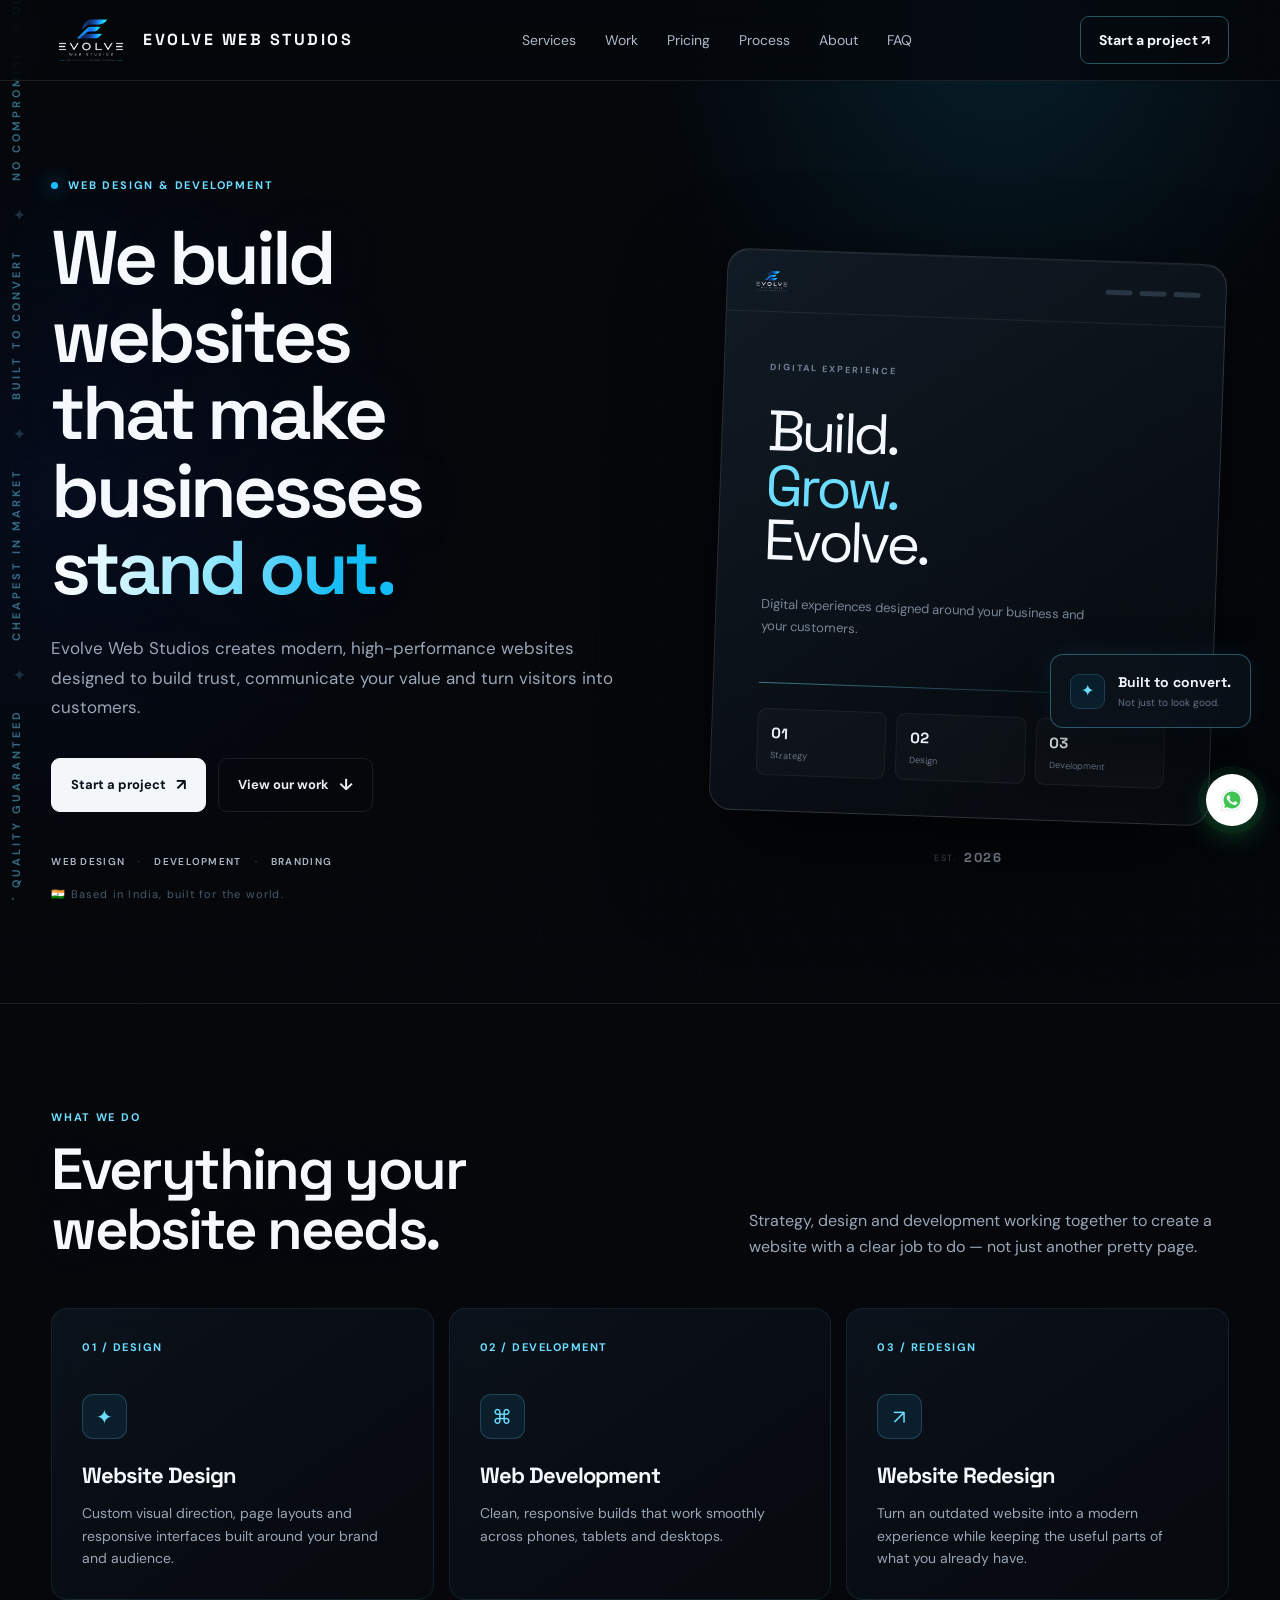
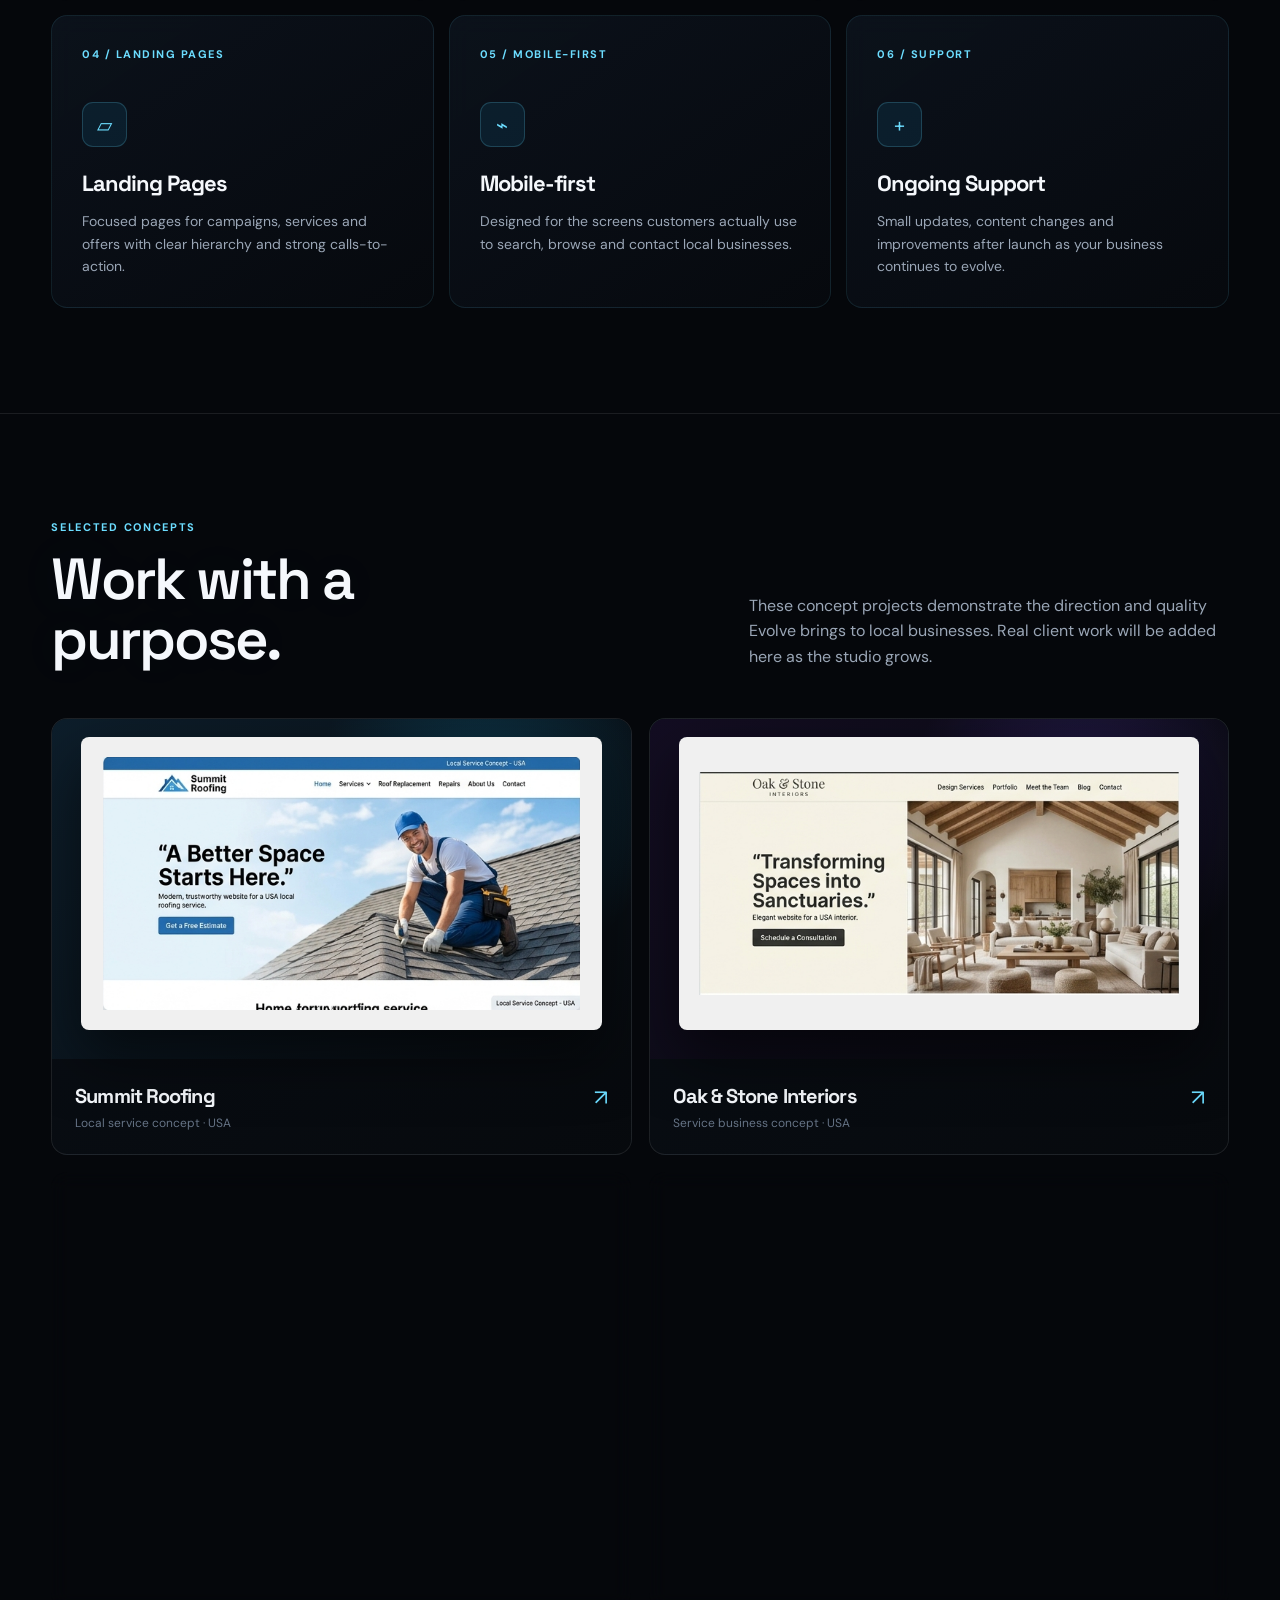
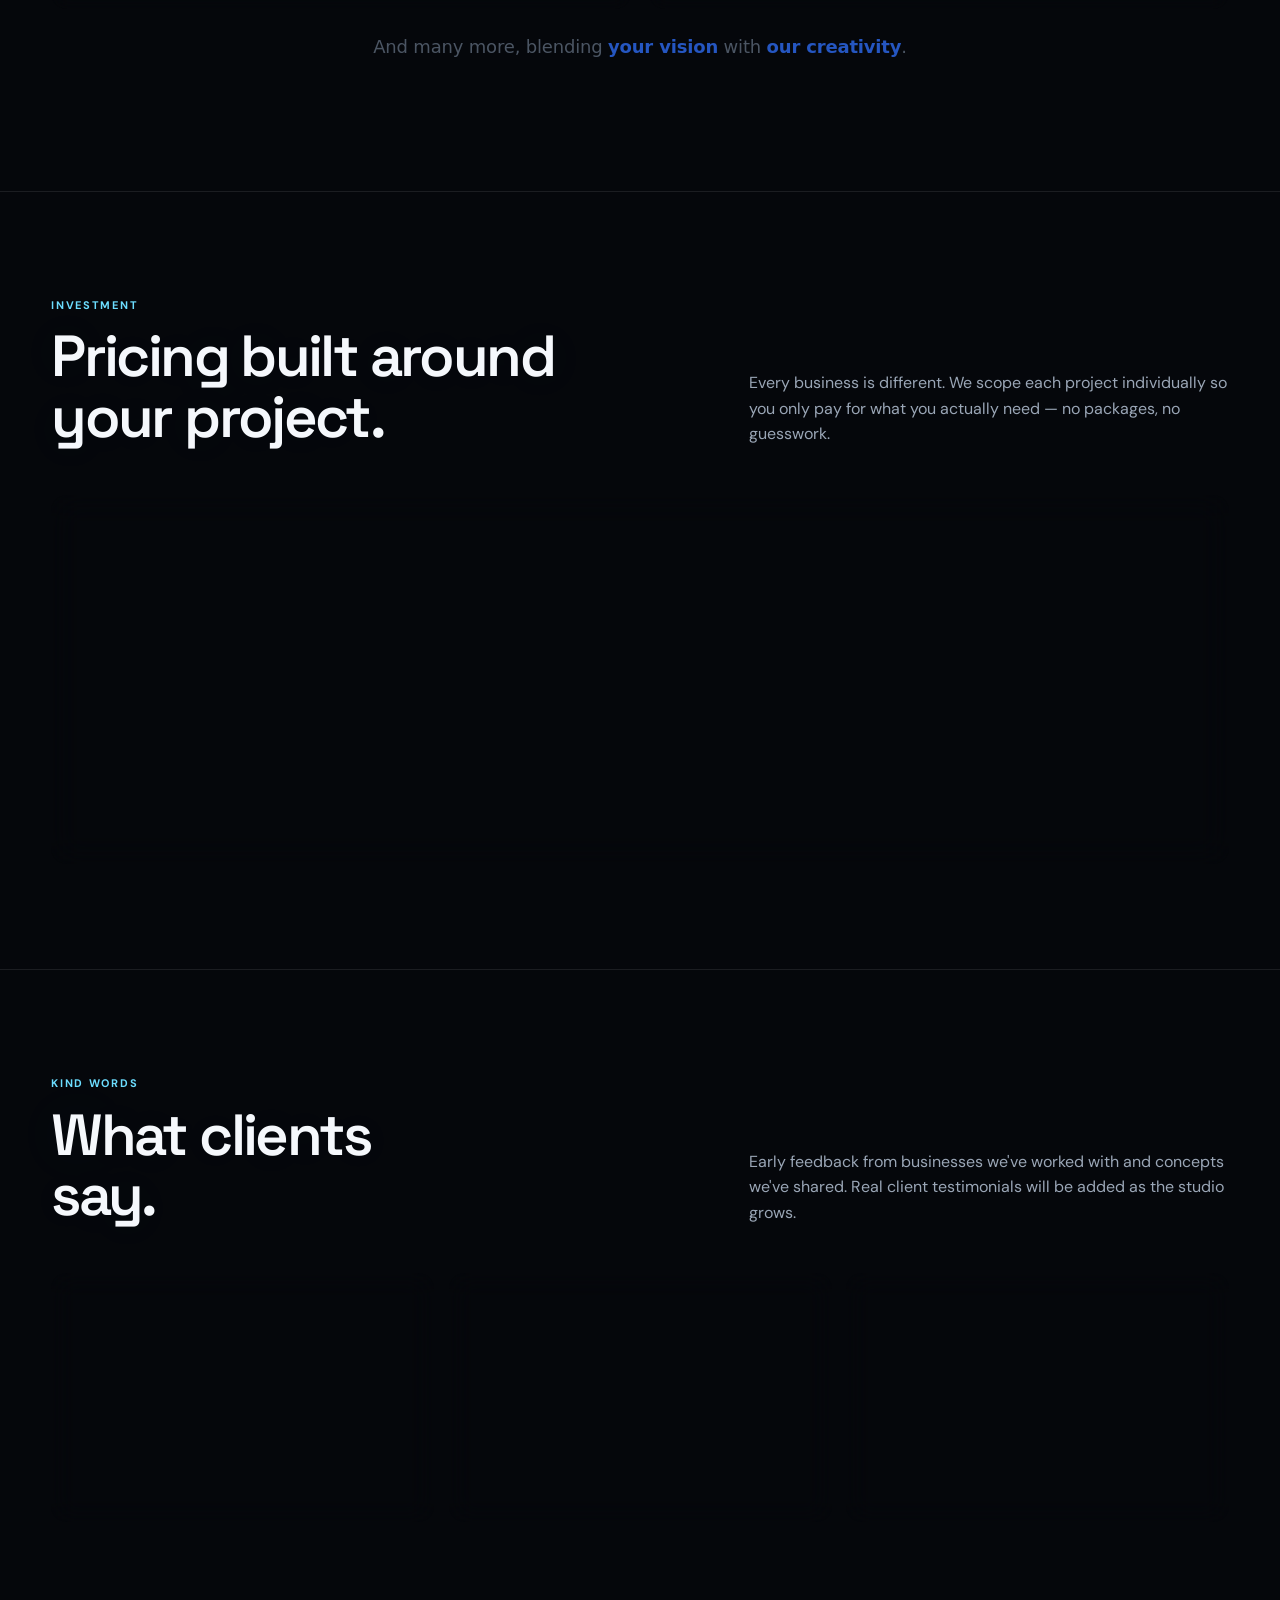
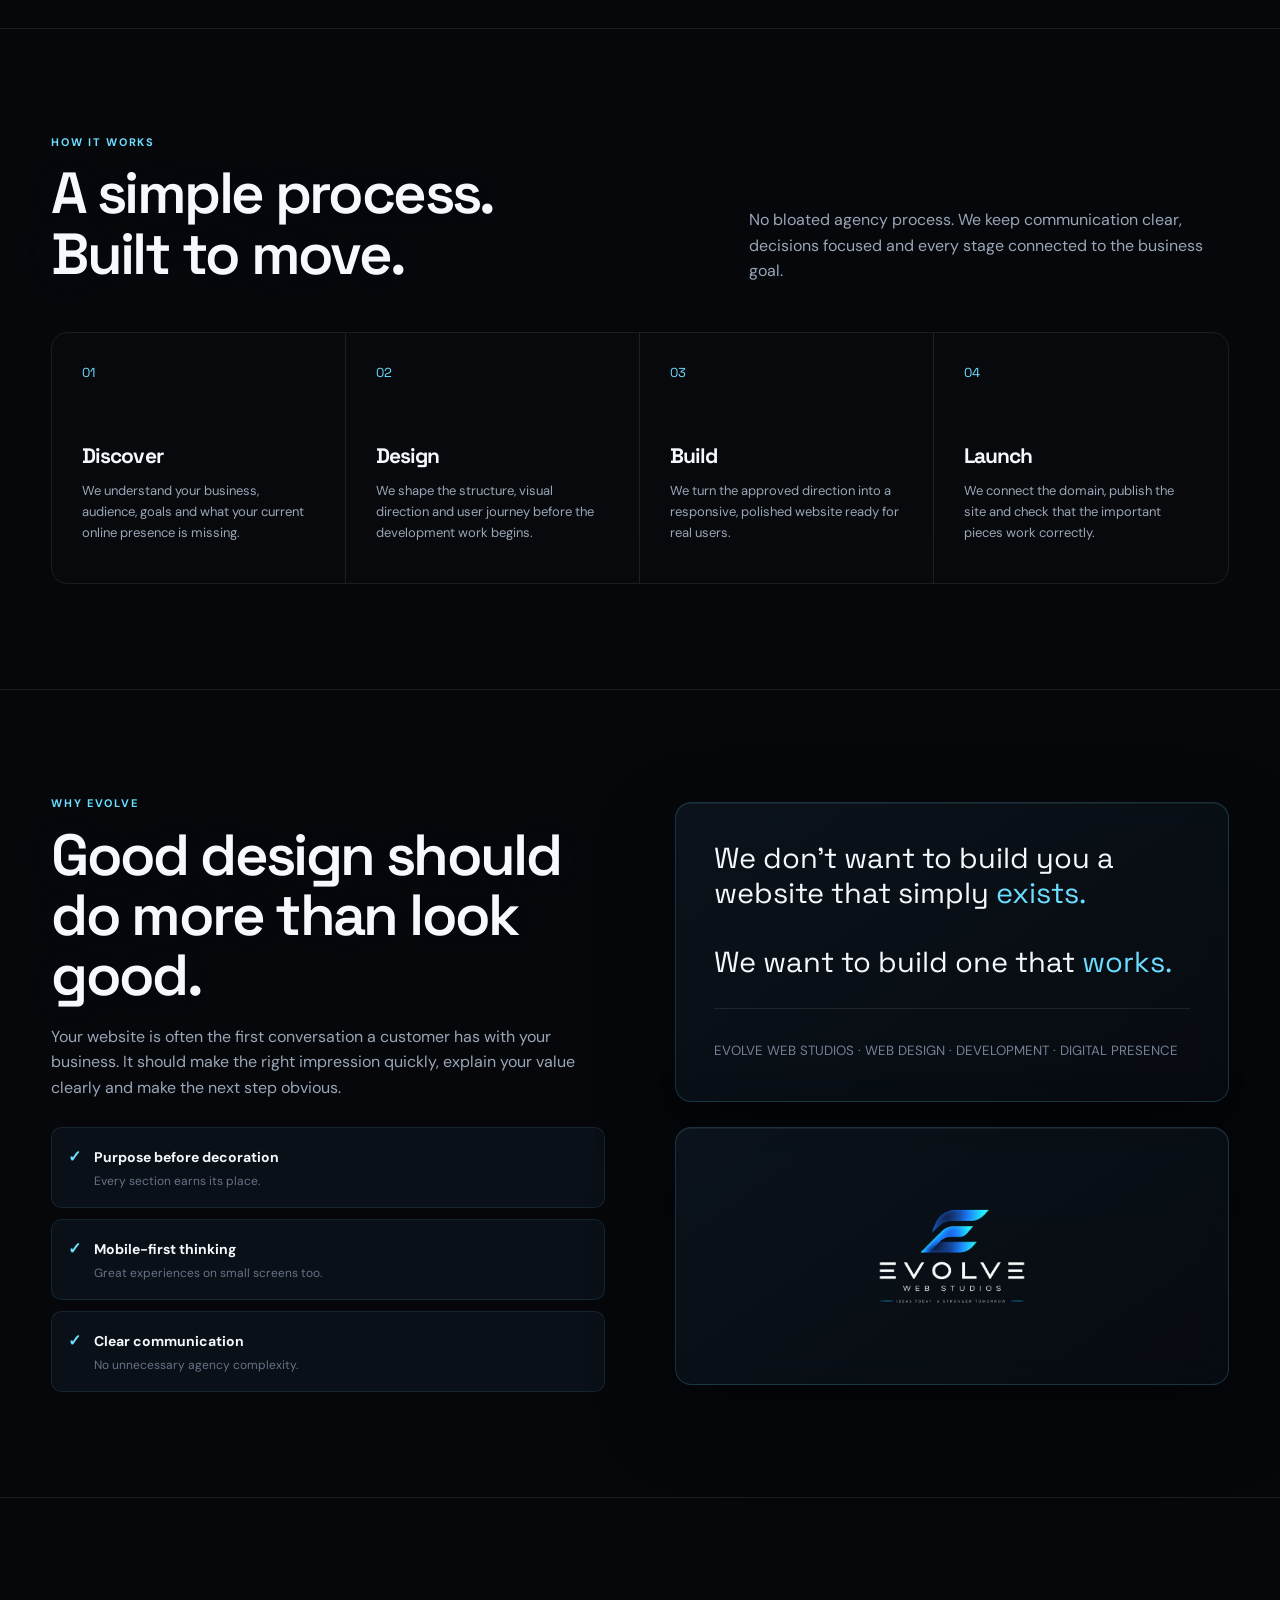
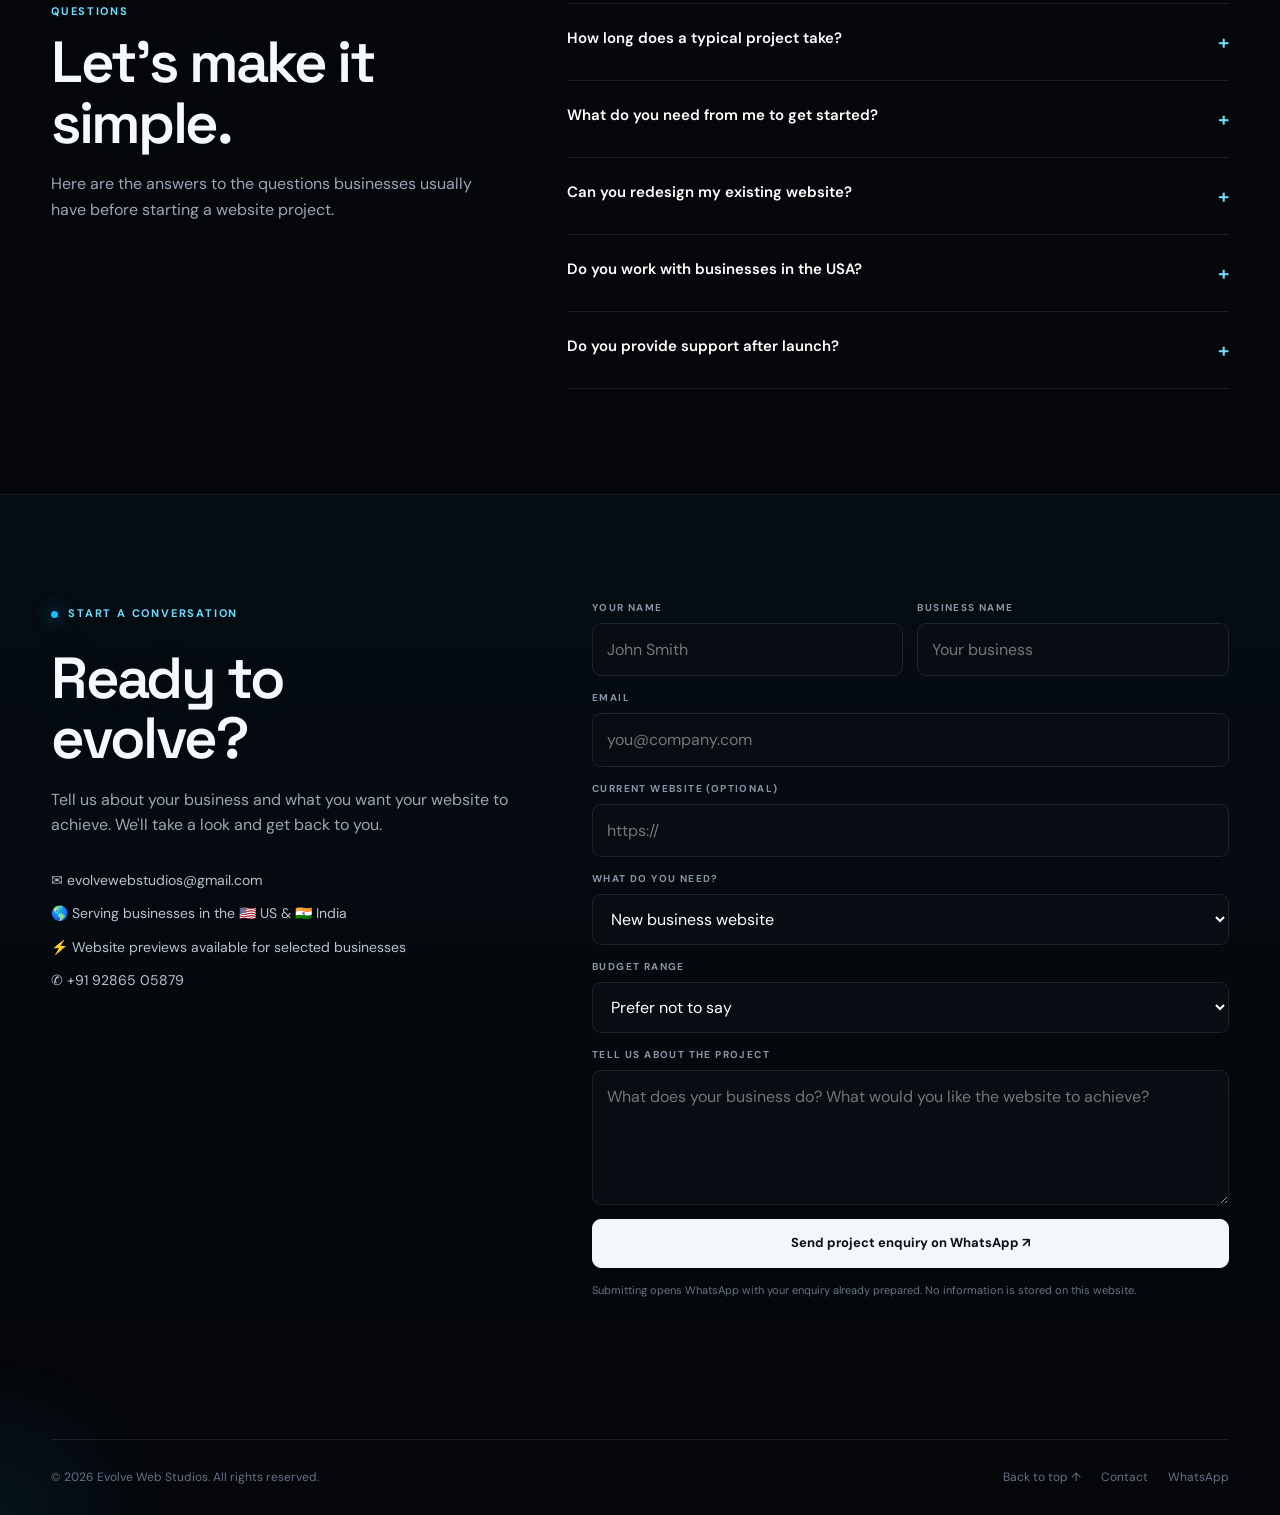
==== commit 583167f4: "Updated" ====
--- a/index.html
+++ b/index.html
@@ -753,9 +753,9 @@
     .modal-box{width:min(670px,95vw);background:#0b1119;border:1px solid rgba(108,221,255,.25);border-radius:15px;padding:34px;position:relative}.modal-close{position:absolute;right:15px;top:10px;border:0;background:none;color:#9aa6b6;font-size:29px;cursor:pointer}.modal-box h3{font-size:31px}.modal-box p{color:var(--muted);margin-top:13px}.modal-box .actions{margin-top:24px}
 
     .top{position:fixed;right:22px;bottom:22px;width:42px;height:42px;border-radius:50%;border:1px solid var(--line);background:#0b1118;color:white;display:grid;place-items:center;opacity:0;pointer-events:none;transition:.2s;z-index:30}.top.visible{opacity:1;pointer-events:auto}.top:hover{border-color:var(--blue2);color:var(--blue2)}
-    .quote-fab{position:fixed;right:22px;bottom:74px;z-index:30;width:42px;height:42px;border-radius:50%;background:url("assets/instagram.png") center/cover no-repeat;color:transparent;font-size:16px;display:grid;place-items:center;box-shadow:0 8px 30px rgba(225,48,108,.35);transition:transform .2s,box-shadow .2s}
-    .quote-fab:hover{transform:translateY(-3px);box-shadow:0 14px 40px rgba(225,48,108,.5)}
-    .quote-fab::after{content:'DM on Instagram';position:absolute;right:52px;background:#0b1118;color:#fff;font-size:11px;font-weight:700;white-space:nowrap;padding:6px 10px;border-radius:7px;border:1px solid var(--line);opacity:0;pointer-events:none;transition:opacity .2s}
+    .quote-fab{position:fixed;right:22px;bottom:74px;z-index:30;width:52px;height:52px;border-radius:50%;background:#fff;border:2px solid rgba(255,255,255,.9);background-image:url('assets/icons8-whatsapp-color-32.png');background-repeat:no-repeat;background-position:center;background-size:26px 26px;display:grid;place-items:center;box-shadow:0 10px 28px rgba(37,211,102,.25),0 0 0 8px rgba(37,211,102,.06);transition:transform .2s,box-shadow .2s}
+    .quote-fab:hover{transform:translateY(-2px) scale(1.02);box-shadow:0 14px 36px rgba(37,211,102,.35),0 0 0 10px rgba(37,211,102,.09)}
+    .quote-fab::after{content:'Chat on WhatsApp';position:absolute;right:60px;background:#0b1118;color:#fff;font-size:11px;font-weight:700;white-space:nowrap;padding:6px 10px;border-radius:7px;border:1px solid var(--line);opacity:0;pointer-events:none;transition:opacity .2s}
     .quote-fab:hover::after{opacity:1}
 
 
@@ -1335,8 +1335,8 @@
         </ul>
       </div>
       <div class="pricing-cta-right">
-        <a href="https://ig.me/m/evolvewebstudios" target="_blank" rel="noopener noreferrer" class="btn btn-primary">DM us on Instagram ↗</a>
-        <span class="pricing-reply">We typically reply within 24 hours</span>
+        <a href="https://wa.me/919286505879?text=Hi%20Evolve%20Web%20Studios%2C%20I%20want%20to%20discuss%20my%20website%20project." target="_blank" rel="noopener noreferrer" class="btn btn-primary">Chat on WhatsApp ↗</a>
+        <span class="pricing-reply">We typically reply within a few minutes</span>
       </div>
     </div>
   </div>
@@ -1431,7 +1431,7 @@
       <a href="mailto:evolvewebstudios@gmail.com">✉ evolvewebstudios@gmail.com</a>
       <span>🌎 Serving businesses in the 🇺🇸 US & 🇮🇳 India</span>
       <span>⚡ Website previews available for selected businesses</span>
-      <a href="https://www.instagram.com/evolvewebstudios/" target="_blank" rel="noopener noreferrer">◎ @evolvewebstudios</a>
+      <a href="https://wa.me/919286505879?text=Hi%20Evolve%20Web%20Studios%2C%20I%20want%20to%20discuss%20my%20project." target="_blank" rel="noopener noreferrer">✆ +91 92865 05879</a>
     </div>
   </div>
 
@@ -1445,8 +1445,8 @@
     <div class="field"><label for="service">WHAT DO YOU NEED?</label><select id="service" name="service"><option>New business website</option><option>Website redesign</option><option>Landing page</option><option>Website improvements</option><option>Something else</option></select></div>
     <div class="field"><label for="budget">BUDGET RANGE</label><select id="budget" name="budget"><option value="">Prefer not to say</option><option>Under $300</option><option>$300 – $700</option><option>$700 – $1,200</option><option>$1,200+</option></select></div>
     <div class="field"><label for="message">TELL US ABOUT THE PROJECT</label><textarea id="message" name="message" required placeholder="What does your business do? What would you like the website to achieve?"></textarea></div>
-    <button class="btn btn-primary" type="submit">Send project enquiry ↗</button>
-    <div class="form-note">Submitting opens your email app with the enquiry already prepared. No information is stored on this website.</div>
+    <button class="btn btn-primary" type="submit">Send project enquiry on WhatsApp ↗</button>
+    <div class="form-note">Submitting opens WhatsApp with your enquiry already prepared. No information is stored on this website.</div>
     <div class="status" id="status" aria-live="polite"></div>
   </form>
 </div>
@@ -1456,11 +1456,11 @@
 <div class="wrap">
 <footer>
   <span>© 2026 Evolve Web Studios. All rights reserved.</span>
-  <div class="footer-links"><a href="#top">Back to top ↑</a><a href="#contact">Contact</a><a href="https://www.instagram.com/evolvewebstudios/" target="_blank" rel="noopener noreferrer" aria-label="Evolve Web Studios on Instagram">Instagram</a></div>
+  <div class="footer-links"><a href="#top">Back to top ↑</a><a href="#contact">Contact</a><a href="https://wa.me/919286505879?text=Hi%20Evolve%20Web%20Studios%2C%20I%20want%20to%20discuss%20my%20project." target="_blank" rel="noopener noreferrer" aria-label="WhatsApp Evolve Web Studios">WhatsApp</a></div>
 </footer>
 </div>
 
-<a class="quote-fab" href="https://ig.me/m/evolvewebstudios" target="_blank" rel="noopener noreferrer" aria-label="DM us on Instagram">✦</a>
+<a class="quote-fab" href="https://wa.me/919286505879?text=Hi%20Evolve%20Web%20Studios%2C%20I%20want%20to%20discuss%20my%20project." target="_blank" rel="noopener noreferrer" aria-label="Chat on WhatsApp"> </a>
 <button class="top" id="topBtn" aria-label="Back to top">↑</button>
 
 <div class="modal" id="modal" role="dialog" aria-modal="true" aria-labelledby="modalTitle">
@@ -1513,22 +1513,23 @@
   });
 
   const form=document.getElementById('contactForm'), status=document.getElementById('status');
+  const whatsappNumber='919286505879';
   form.addEventListener('submit',e=>{
     e.preventDefault();
     const data=new FormData(form);
     const business=data.get('business');
-    const subject=encodeURIComponent('New Evolve project enquiry — '+business);
-    const body=encodeURIComponent(
-      'Name: '+data.get('name')+'\n'+
-      'Business: '+business+'\n'+
-      'Email: '+data.get('email')+'\n'+
-      'Current website: '+(data.get('website')||'Not provided')+'\n'+
-      'Service: '+data.get('service')+'\n'+
-      'Budget: '+(data.get('budget')||'Not specified')+'\n\n'+
+    const message=encodeURIComponent(
+      'Hi Evolve Web Studios, I would like to discuss my project.\n\n' +
+      'Name: '+data.get('name')+'\n' +
+      'Business: '+business+'\n' +
+      'Email: '+data.get('email')+'\n' +
+      'Current website: '+(data.get('website')||'Not provided')+'\n' +
+      'Service: '+data.get('service')+'\n' +
+      'Budget: '+(data.get('budget')||'Not specified')+'\n\n' +
       'Project details:\n'+data.get('message')
     );
-    status.textContent='Opening your email app…';
-    window.location.href='mailto:evolvewebstudios@gmail.com?subject='+subject+'&body='+body;
+    status.textContent='Opening WhatsApp…';
+    window.open('https://wa.me/' + whatsappNumber + '?text=' + message, '_blank');
   });
 
   const topBtn=document.getElementById('topBtn');
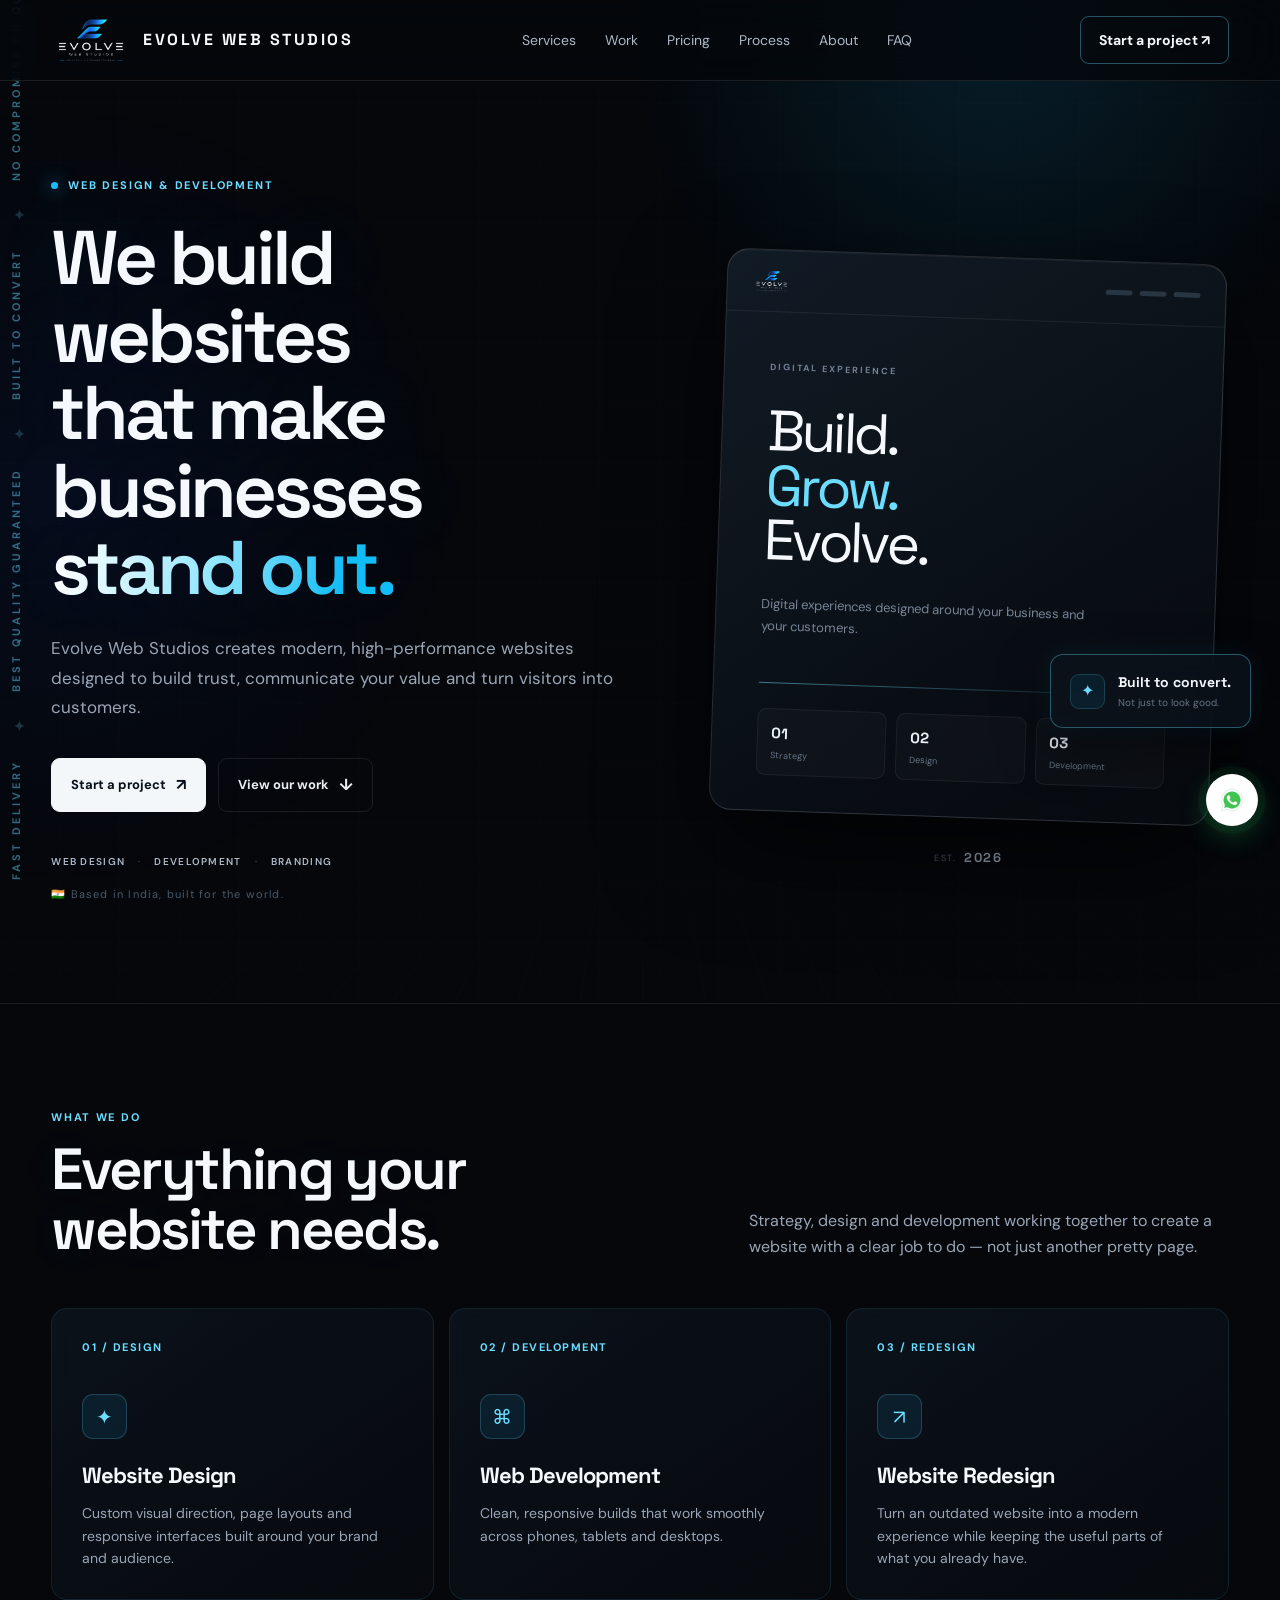
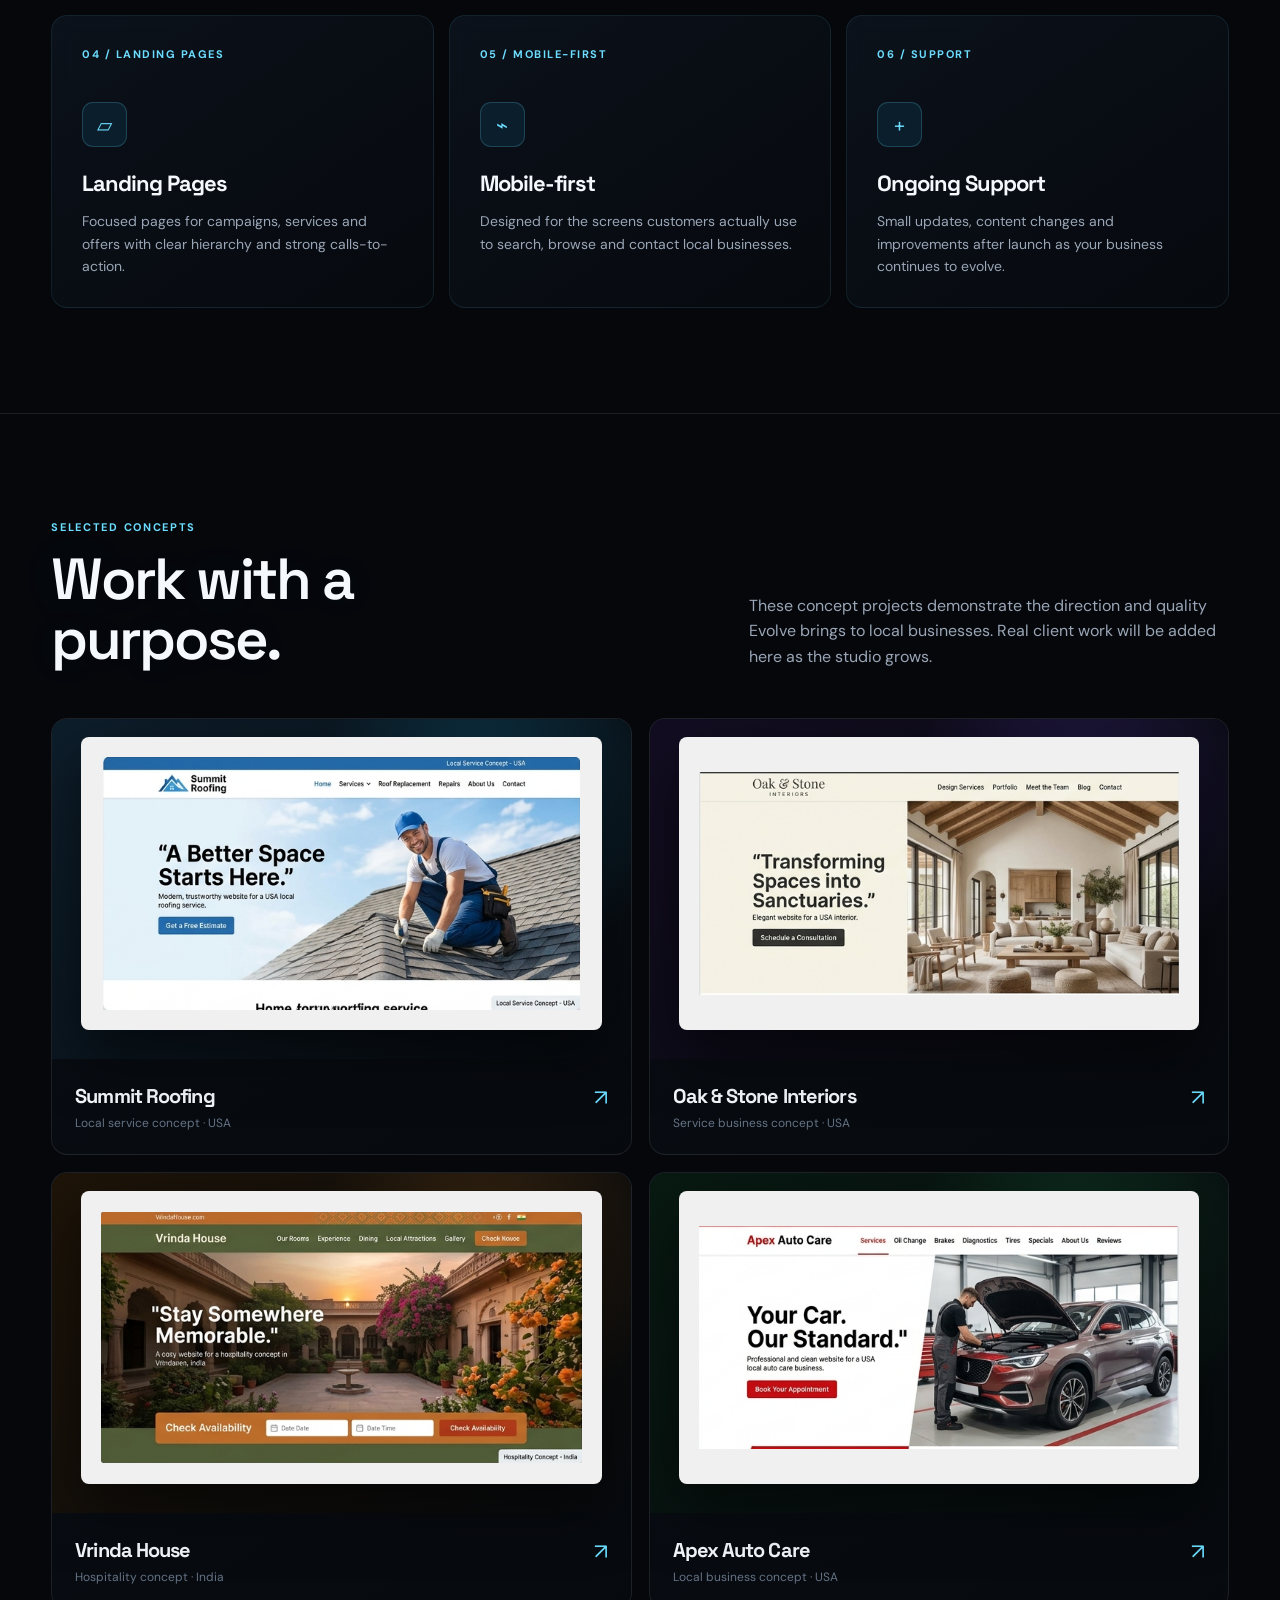
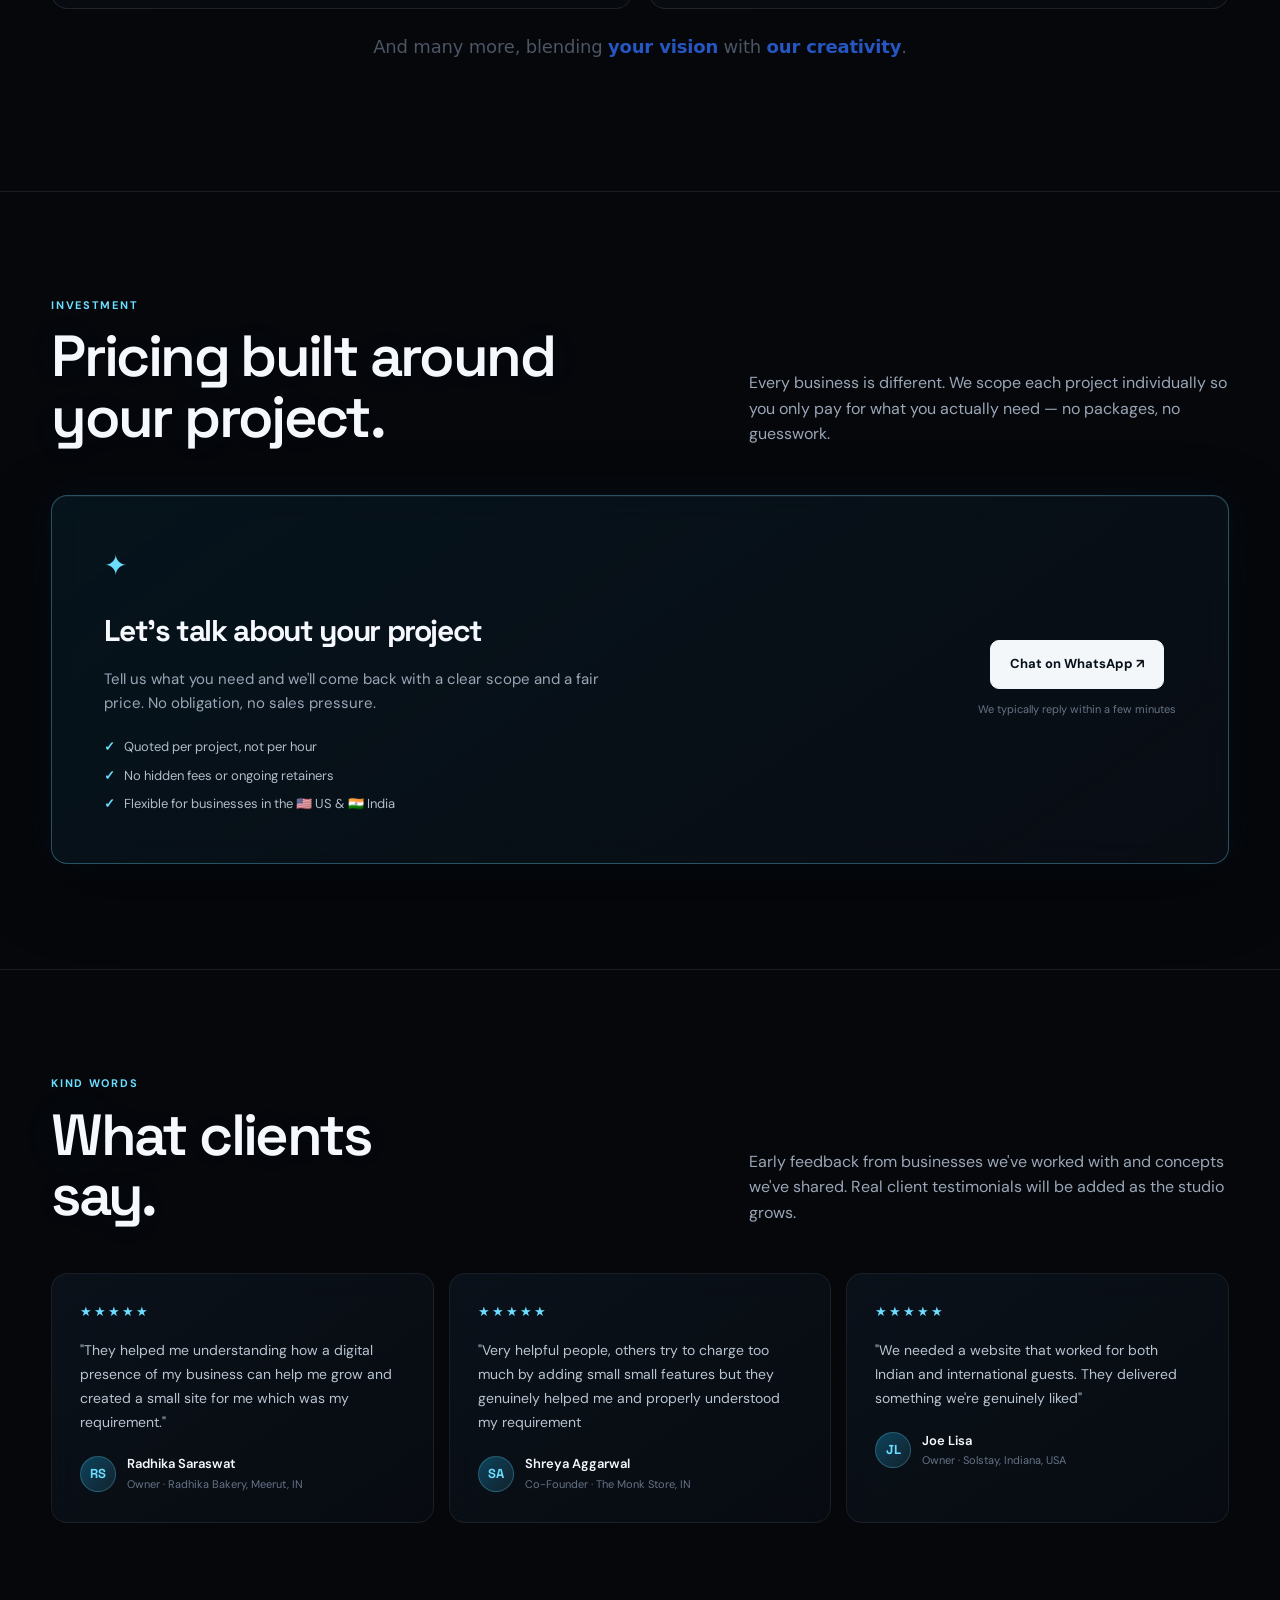
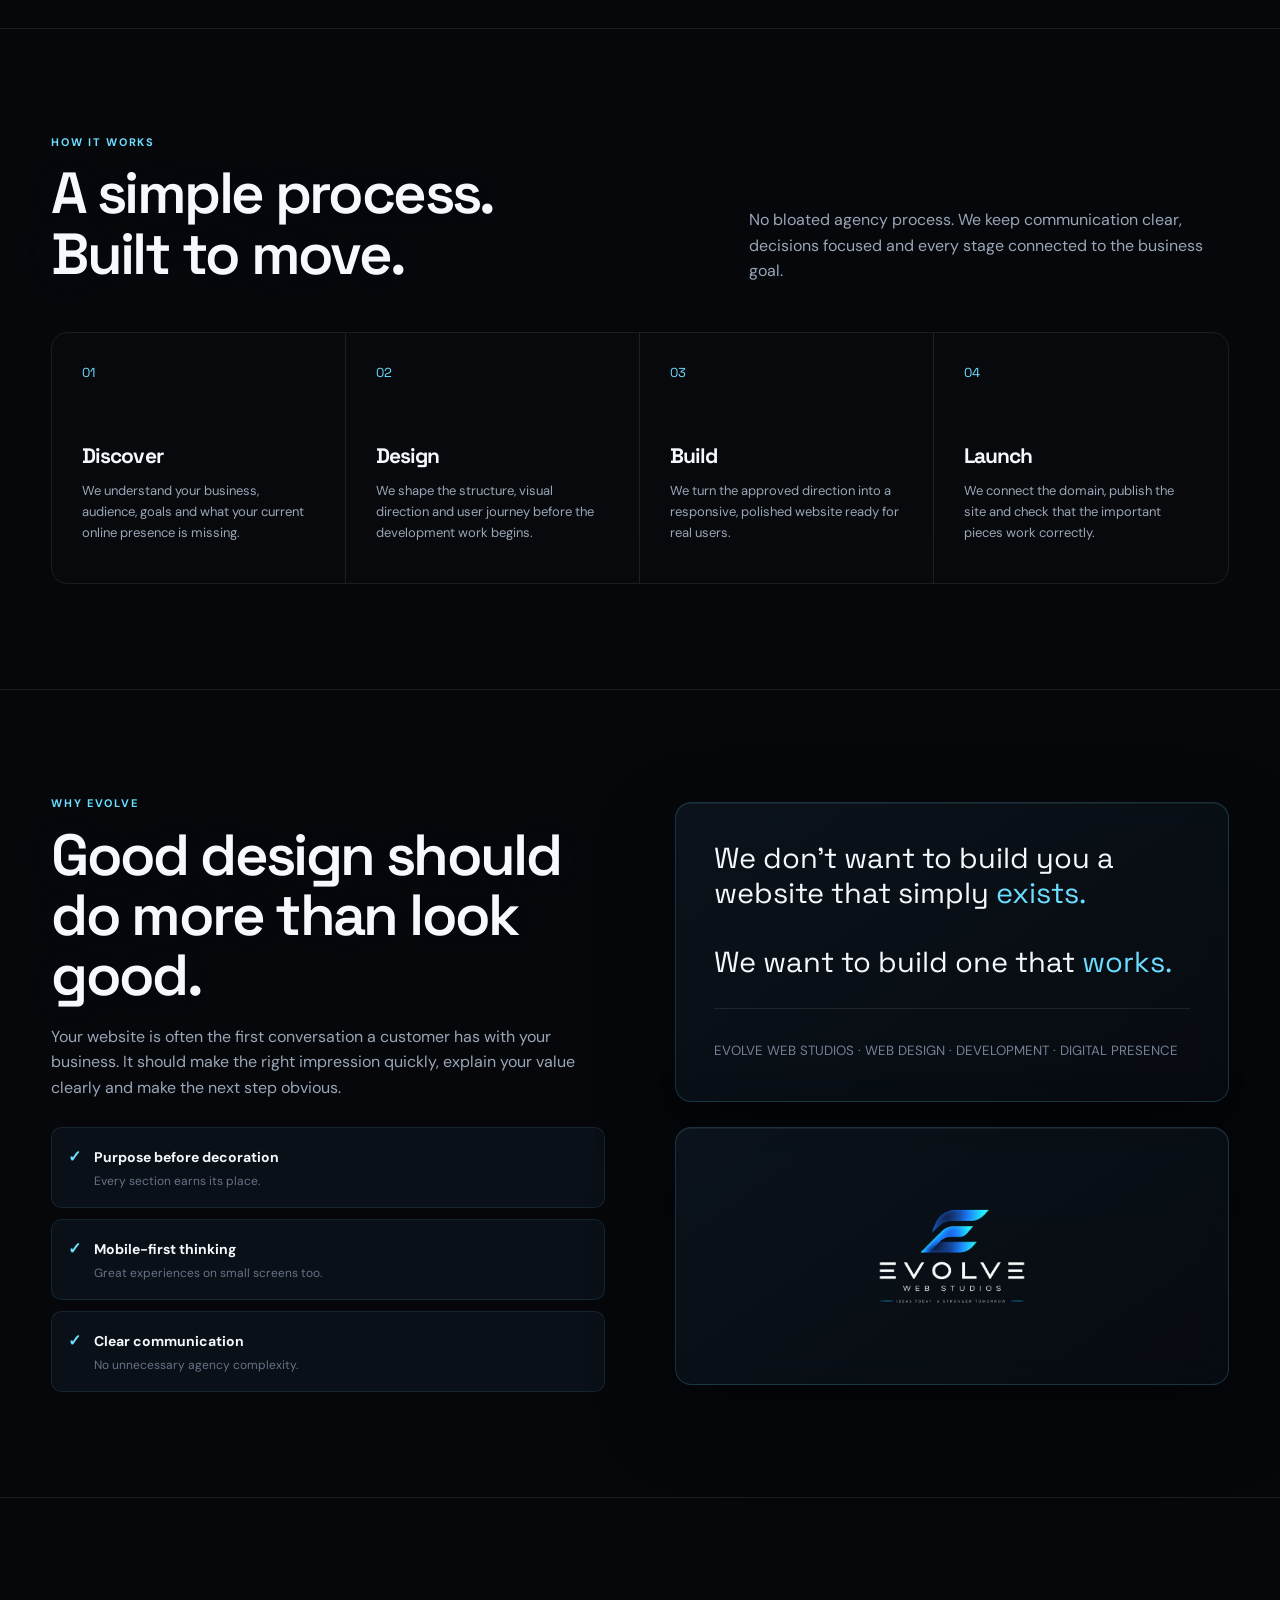
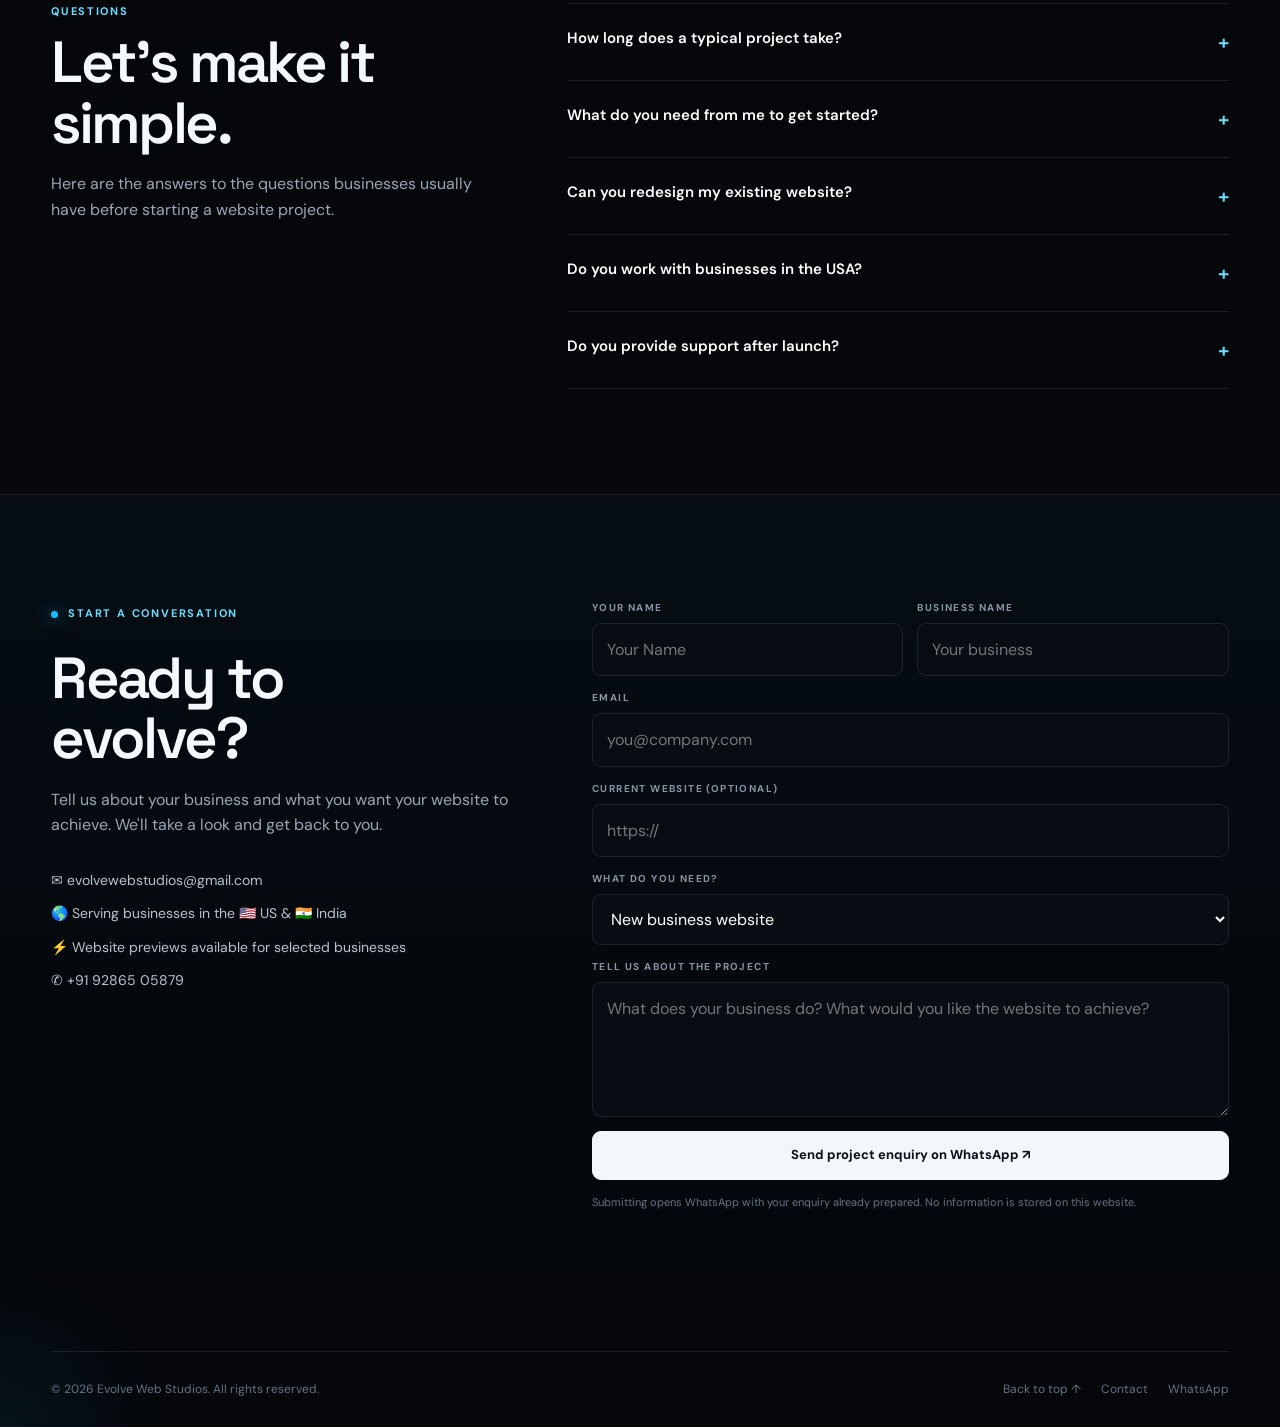
==== commit a030cb91: "Updated" ====
--- a/index.html
+++ b/index.html
@@ -1029,13 +1029,11 @@
 
 <div class="side-ticker" aria-hidden="true">
   <div class="side-ticker-inner">
-    <span>Cheapest in market</span><span class="sep">✦</span>
     <span>Best quality guaranteed</span><span class="sep">✦</span>
     <span>Fast delivery</span><span class="sep">✦</span>
     <span>Results-driven design</span><span class="sep">✦</span>
     <span>No compromise on quality</span><span class="sep">✦</span>
     <span>Built to convert</span><span class="sep">✦</span>
-    <span>Cheapest in market</span><span class="sep">✦</span>
     <span>Best quality guaranteed</span><span class="sep">✦</span>
     <span>Fast delivery</span><span class="sep">✦</span>
     <span>Results-driven design</span><span class="sep">✦</span>
@@ -1073,13 +1071,11 @@
 
 <div class="mobile-ticker" aria-hidden="true">
   <div class="mobile-ticker-inner">
-    <span>Cheapest in market</span><span class="sep">✦</span>
     <span>Best quality guaranteed</span><span class="sep">✦</span>
     <span>Fast delivery</span><span class="sep">✦</span>
     <span>Results-driven design</span><span class="sep">✦</span>
     <span>No compromise on quality</span><span class="sep">✦</span>
     <span>Built to convert</span><span class="sep">✦</span>
-    <span>Cheapest in market</span><span class="sep">✦</span>
     <span>Best quality guaranteed</span><span class="sep">✦</span>
     <span>Fast delivery</span><span class="sep">✦</span>
     <span>Results-driven design</span><span class="sep">✦</span>
@@ -1349,18 +1345,20 @@
   <div class="testimonials-grid">
     <div class="tcard fade-up">
       <div class="tcard-stars">★★★★★</div>
-      <p class="tcard-text">"Evolve completely transformed how our business looks online. The site is clean, fast and our enquiries have noticeably increased since launch."</p>
-      <div class="tcard-author"><div class="tcard-avatar">JM</div><div><div class="tcard-name">James M.</div><div class="tcard-role">Owner · Summit Roofing, Texas</div></div></div>
+      <p class="tcard-text">"They helped me understanding how a digital presence of my business can help me grow and created a small site for me which was my requirement."</p>
+      <div class="tcard-author"><div class="tcard-avatar">RS</div><div><div class="tcard-name">Radhika Saraswat</div><div class="tcard-role">Owner · Radhika Bakery, Meerut, IN</div></div></div>
     </div>
     <div class="tcard fade-up">
       <div class="tcard-stars">★★★★★</div>
-      <p class="tcard-text">"The process was straightforward and the result was exactly what we needed. Professional, on time and genuinely understood our brand."</p>
-      <div class="tcard-author"><div class="tcard-avatar">SR</div><div><div class="tcard-name">Sophia R.</div><div class="tcard-role">Founder · Oak & Stone Interiors</div></div></div>
+      <p class="tcard-text">"Very helpful people, others try to charge too much by adding small small features but they genuinely helped me and properly understood my requirement</p>
+      <div class="tcard-author"><div class="tcard-avatar">SA</div><div><div class="tcard-name">Shreya Aggarwal</div><div class="tcard-role">Co-Founder · The Monk Store, IN
+        
+      </div></div></div>
     </div>
     <div class="tcard fade-up">
       <div class="tcard-stars">★★★★★</div>
-      <p class="tcard-text">"We needed a website that worked for both Indian and international guests. Evolve delivered something we're genuinely proud to share."</p>
-      <div class="tcard-author"><div class="tcard-avatar">PK</div><div><div class="tcard-name">Priya K.</div><div class="tcard-role">Director · Vrinda House, Goa</div></div></div>
+      <p class="tcard-text">"We needed a website that worked for both Indian and international guests. They delivered something we're genuinely liked"</p>
+      <div class="tcard-author"><div class="tcard-avatar">JL</div><div><div class="tcard-name">Joe Lisa</div><div class="tcard-role">Owner · Solstay, Indiana, USA</div></div></div>
     </div>
   </div>
 </div>
@@ -1437,13 +1435,12 @@
 
   <form id="contactForm">
     <div class="two">
-      <div class="field"><label for="name">YOUR NAME</label><input id="name" name="name" required placeholder="John Smith"></div>
+      <div class="field"><label for="name">YOUR NAME</label><input id="name" name="name" required placeholder="Your Name"></div>
       <div class="field"><label for="business">BUSINESS NAME</label><input id="business" name="business" required placeholder="Your business"></div>
     </div>
     <div class="field"><label for="email">EMAIL</label><input id="email" name="email" type="email" required placeholder="you@company.com"></div>
     <div class="field"><label for="website">CURRENT WEBSITE (OPTIONAL)</label><input id="website" name="website" placeholder="https://"></div>
     <div class="field"><label for="service">WHAT DO YOU NEED?</label><select id="service" name="service"><option>New business website</option><option>Website redesign</option><option>Landing page</option><option>Website improvements</option><option>Something else</option></select></div>
-    <div class="field"><label for="budget">BUDGET RANGE</label><select id="budget" name="budget"><option value="">Prefer not to say</option><option>Under $300</option><option>$300 – $700</option><option>$700 – $1,200</option><option>$1,200+</option></select></div>
     <div class="field"><label for="message">TELL US ABOUT THE PROJECT</label><textarea id="message" name="message" required placeholder="What does your business do? What would you like the website to achieve?"></textarea></div>
     <button class="btn btn-primary" type="submit">Send project enquiry on WhatsApp ↗</button>
     <div class="form-note">Submitting opens WhatsApp with your enquiry already prepared. No information is stored on this website.</div>
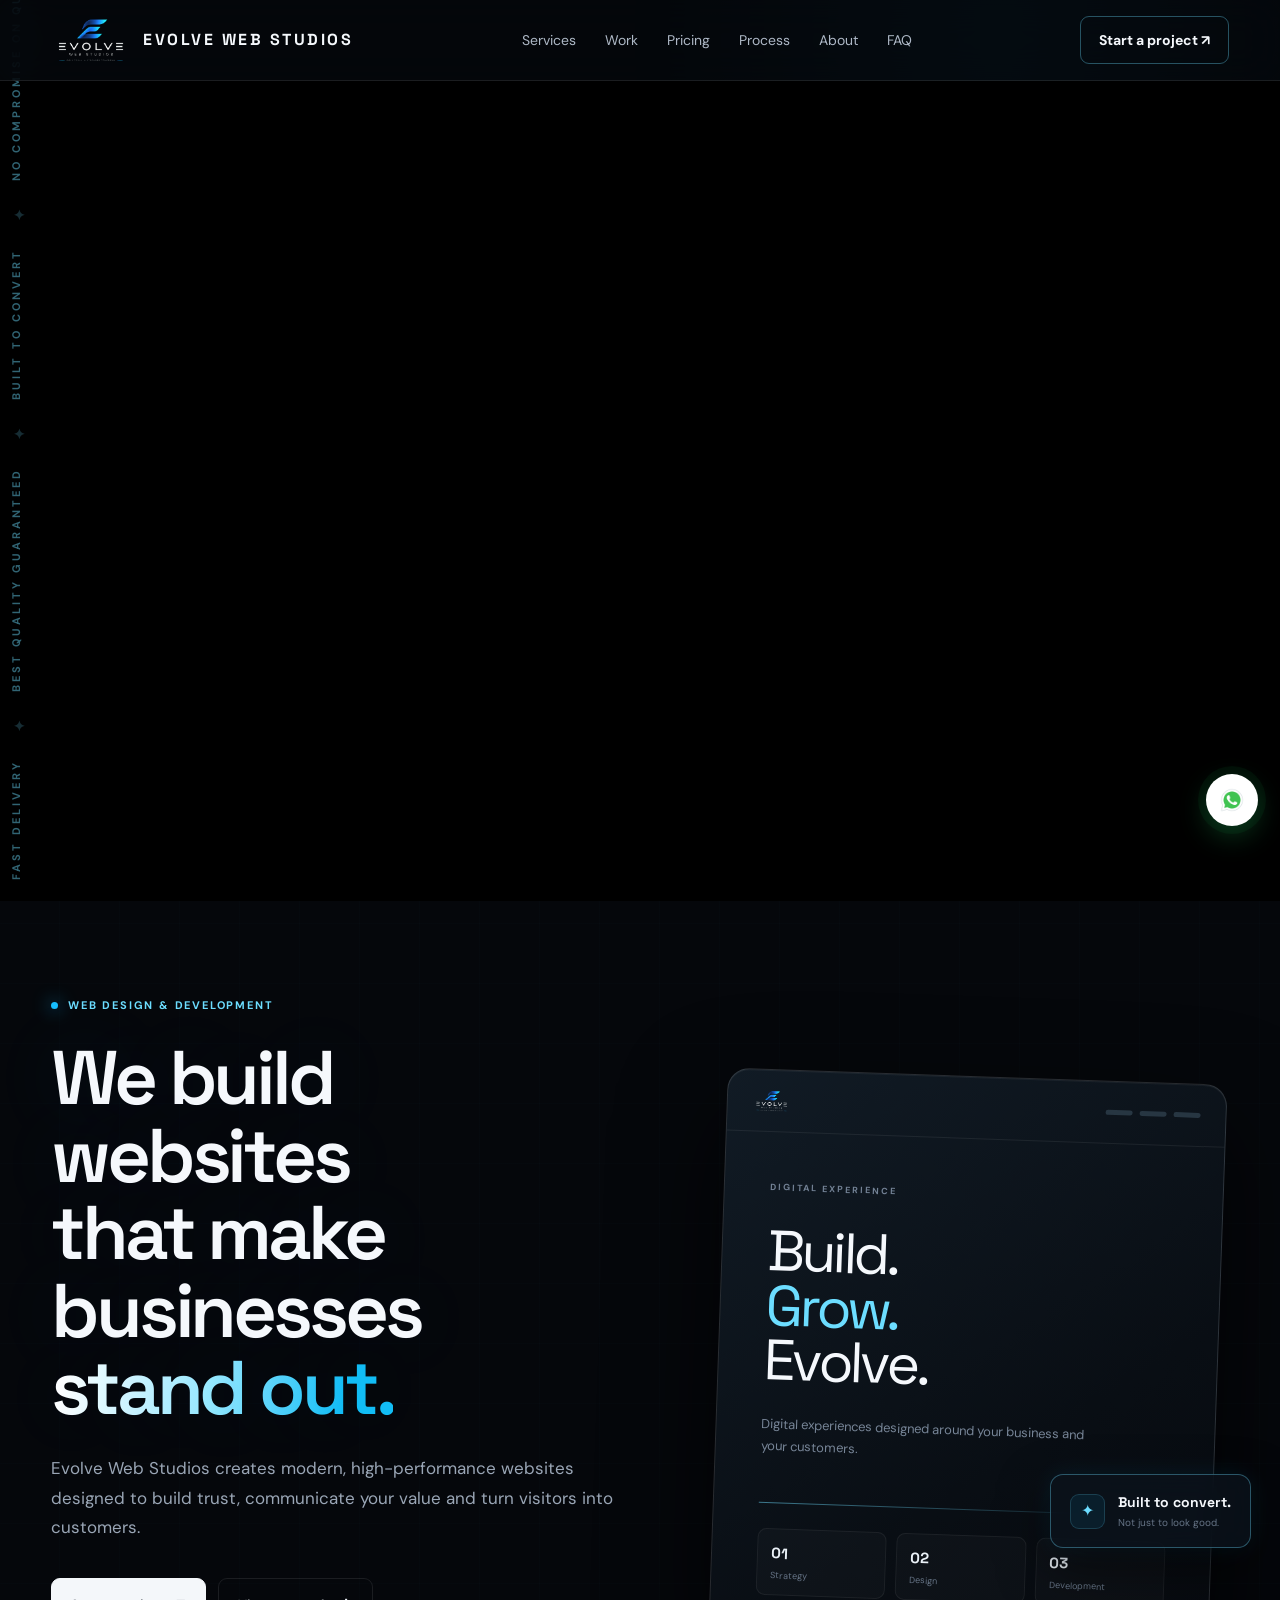
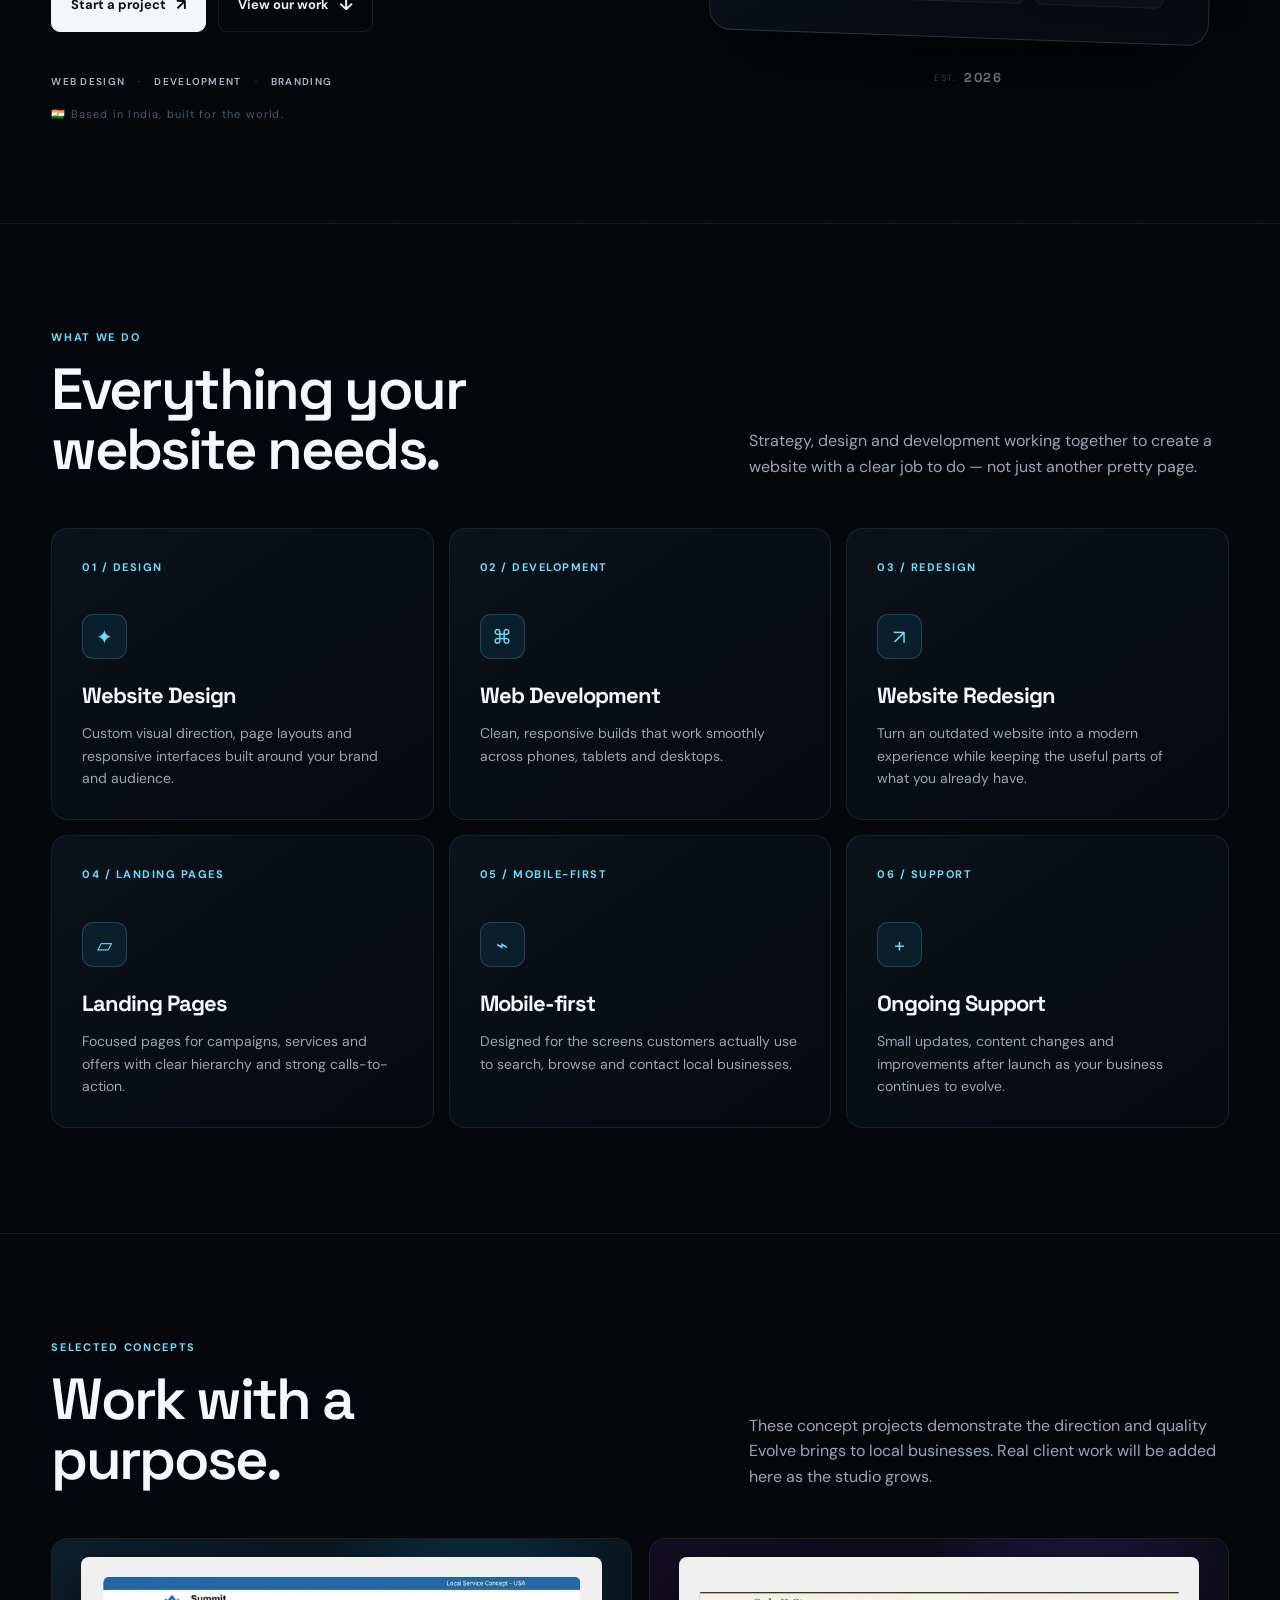
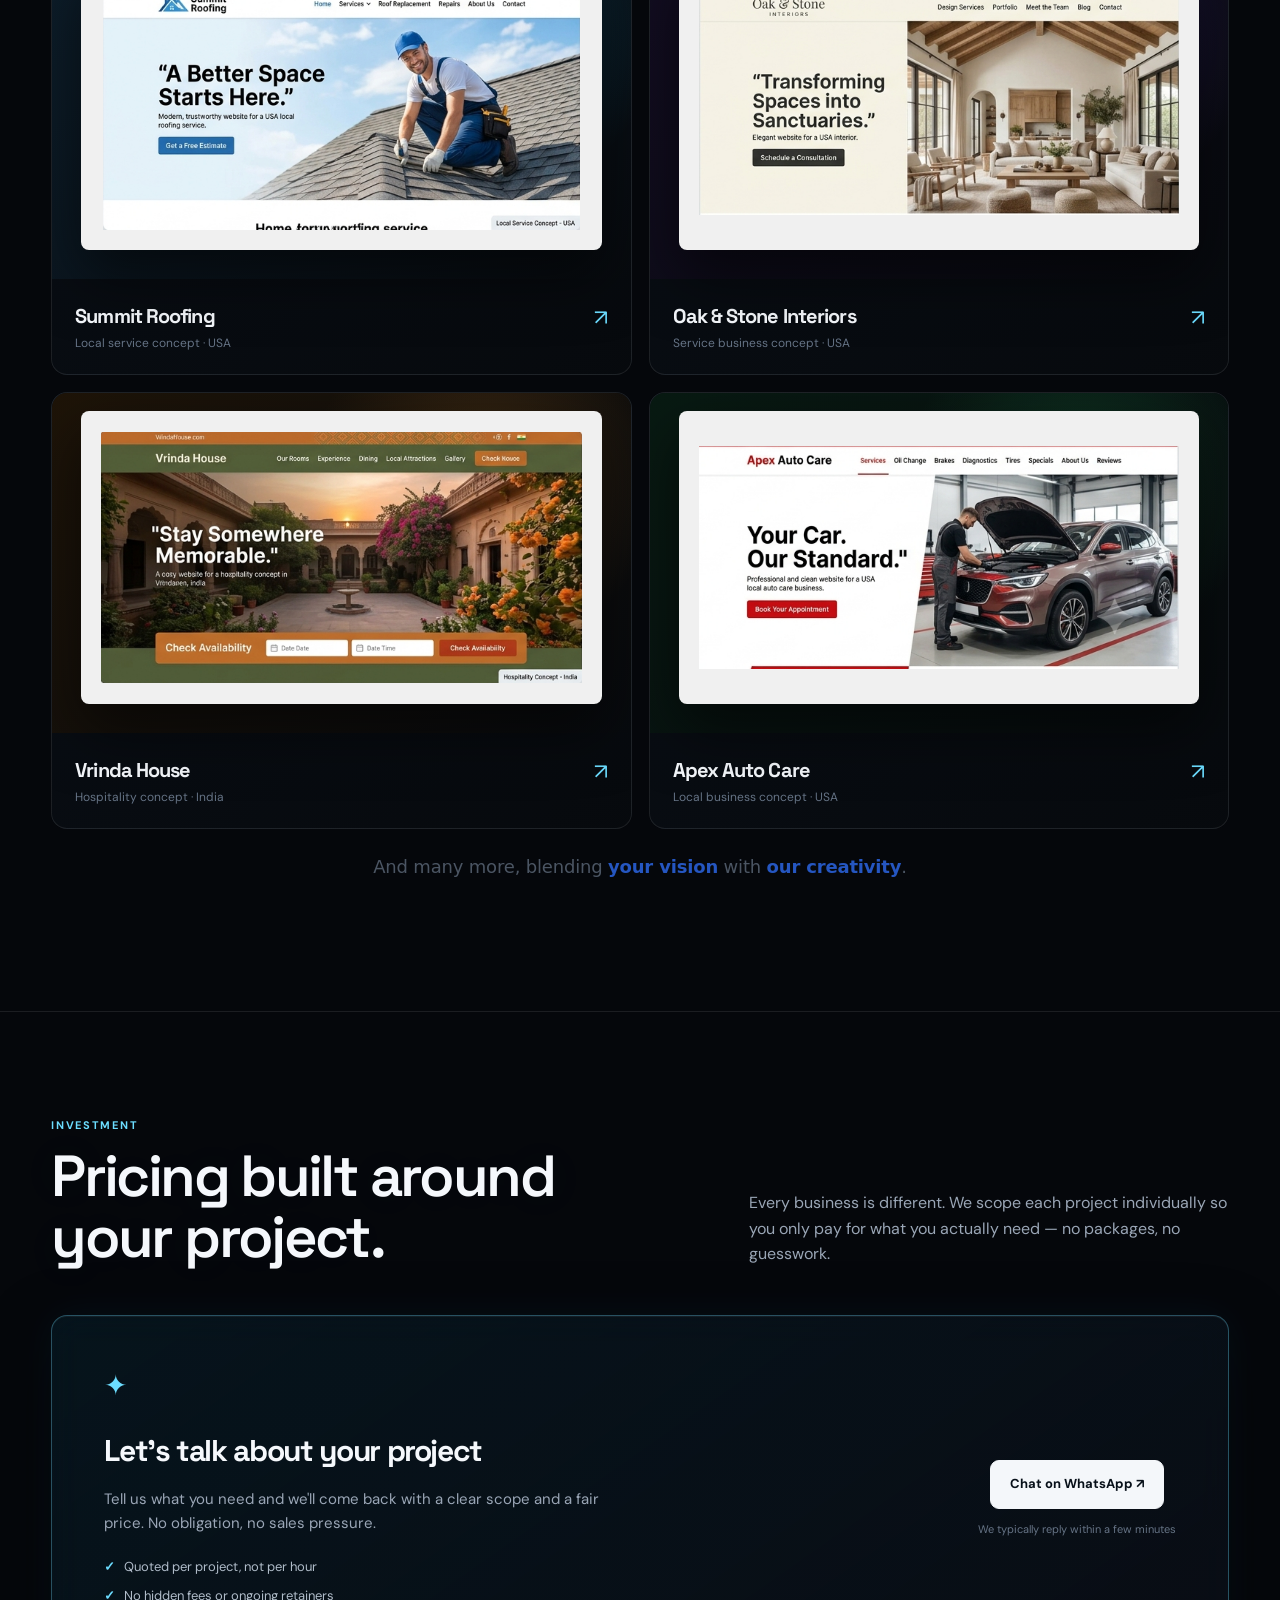
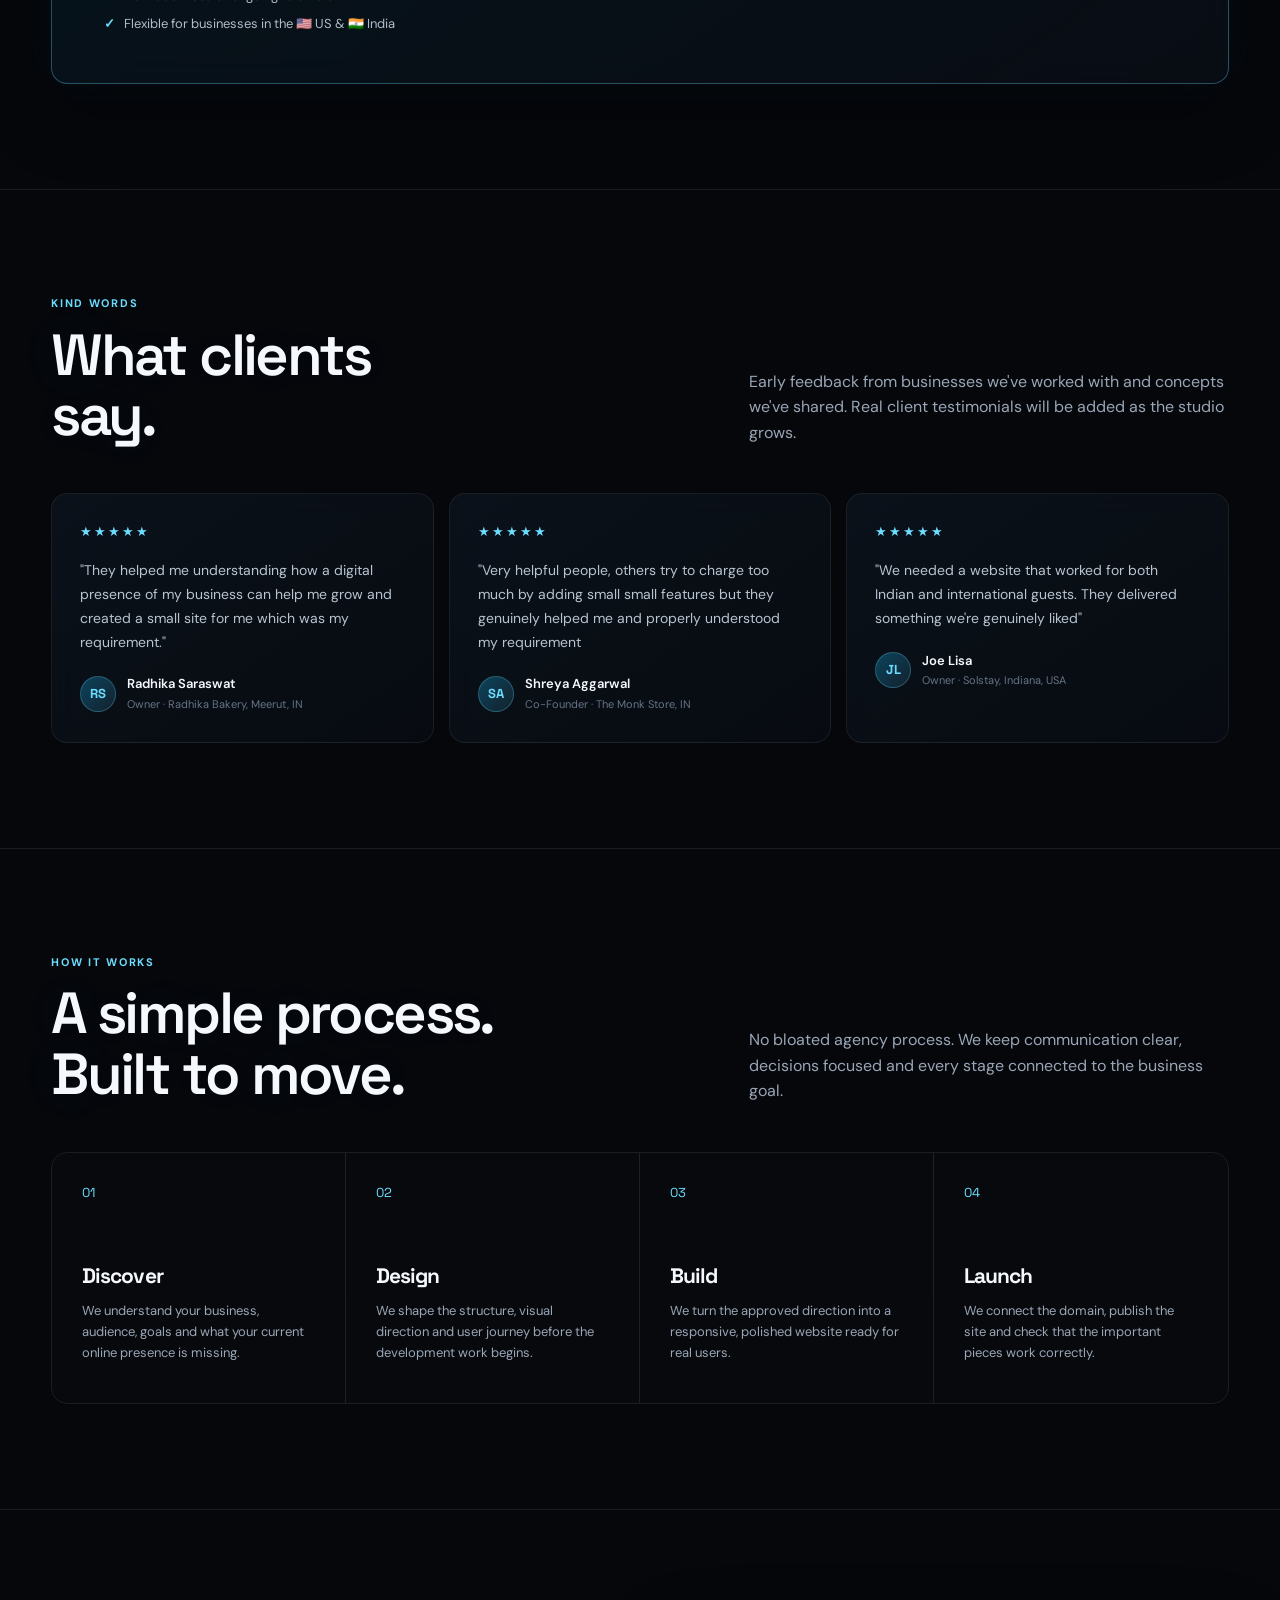
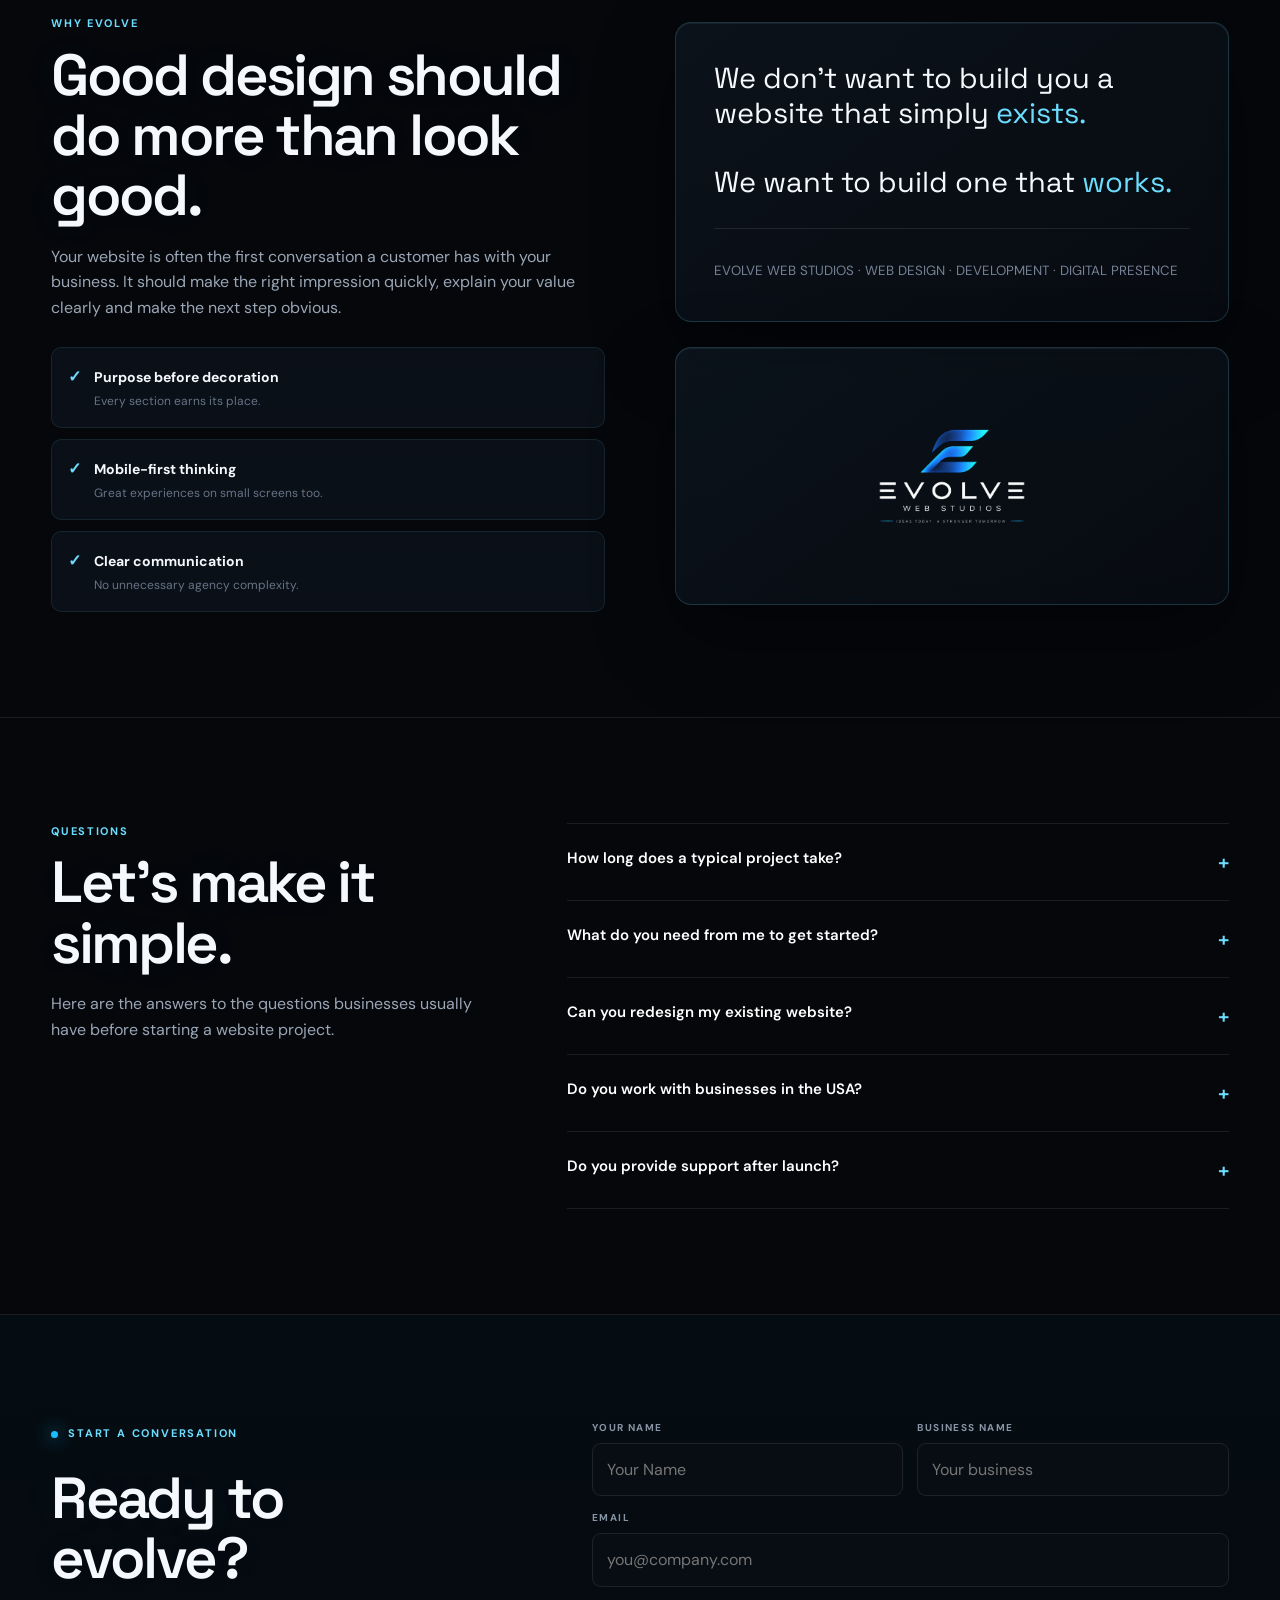
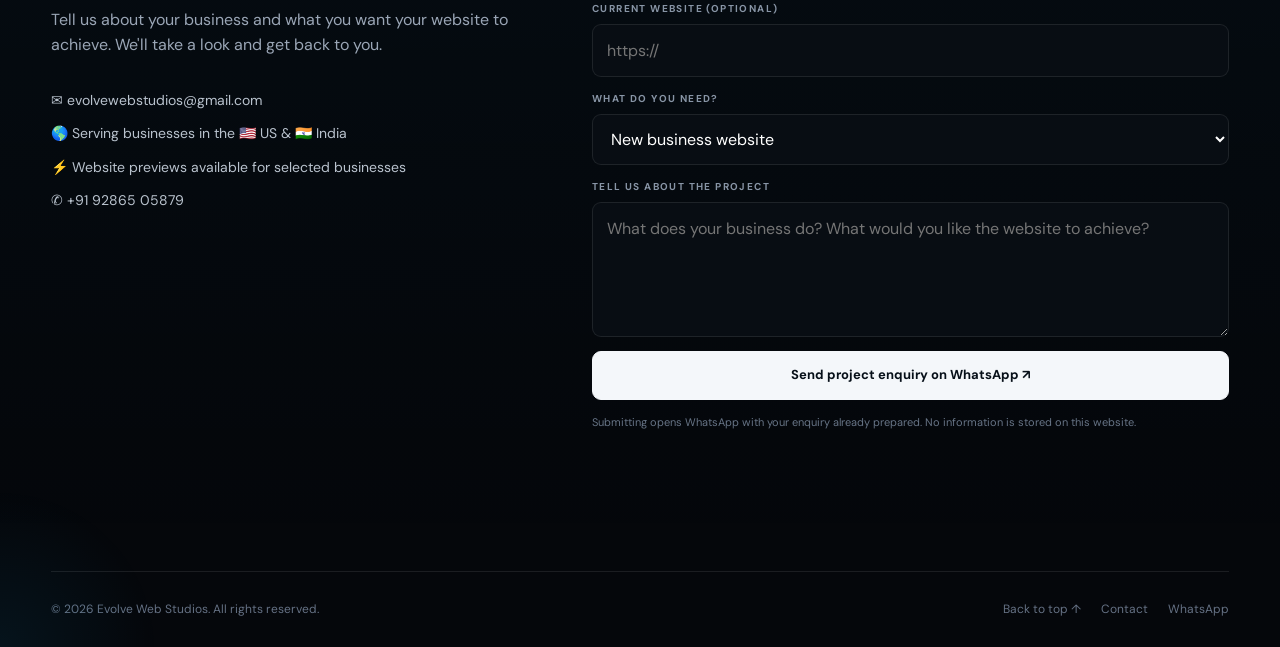
==== commit 2a5b8aa7: "Updated" ====
--- a/index.html
+++ b/index.html
@@ -656,7 +656,7 @@
 
   .hero-floating-card {
     right: -5px;
-    bottom: 20px;
+    bottom: 100px;
   }
 
   .hero-number {
@@ -1084,6 +1084,54 @@
   </div>
 </div>
 
+<style>
+  .hero-video-container {
+    position: relative;
+    width: 100%;
+    /* Mobile / Small Screens: Maintain natural 16:9 ratio so sides aren't cut */
+    aspect-ratio: 16 / 9;
+    height: auto;
+    margin: 0;
+    background-color: #000;
+    overflow: hidden;
+  }
+
+  /* Desktop / Larger Screens: Fill space down to the bottom of screen */
+  @media (min-width: 768px) {
+    .hero-video-container {
+      aspect-ratio: unset;
+      height: calc(100vh - 80px);
+      height: calc(100dvh - 80px);
+      min-height: 450px;
+      max-height: 1000px;
+    }
+  }
+
+  .hero-video-element {
+    width: 100%;
+    height: 100%;
+    object-fit: cover;
+    object-position: center;
+    display: block;
+  }
+</style>
+
+<div class="hero-video-container">
+  <video 
+    autoplay 
+    muted 
+    loop 
+    playsinline 
+    aria-hidden="true"
+    tabindex="-1"
+    class="hero-video-element">
+    <source src="https://github.com/Parv-Agrawal26/evolve-web-studios/releases/download/v1.0.0/logo.vid.mp4" type="video/mp4" />
+    Your browser does not support the video tag.
+  </video>
+</div>
+
+
+
 <main id="main">
 <section class="hero" id="top">
   <div class="wrap hero-grid">
@@ -1352,7 +1400,7 @@
       <div class="tcard-stars">★★★★★</div>
       <p class="tcard-text">"Very helpful people, others try to charge too much by adding small small features but they genuinely helped me and properly understood my requirement</p>
       <div class="tcard-author"><div class="tcard-avatar">SA</div><div><div class="tcard-name">Shreya Aggarwal</div><div class="tcard-role">Co-Founder · The Monk Store, IN
-        
+
       </div></div></div>
     </div>
     <div class="tcard fade-up">
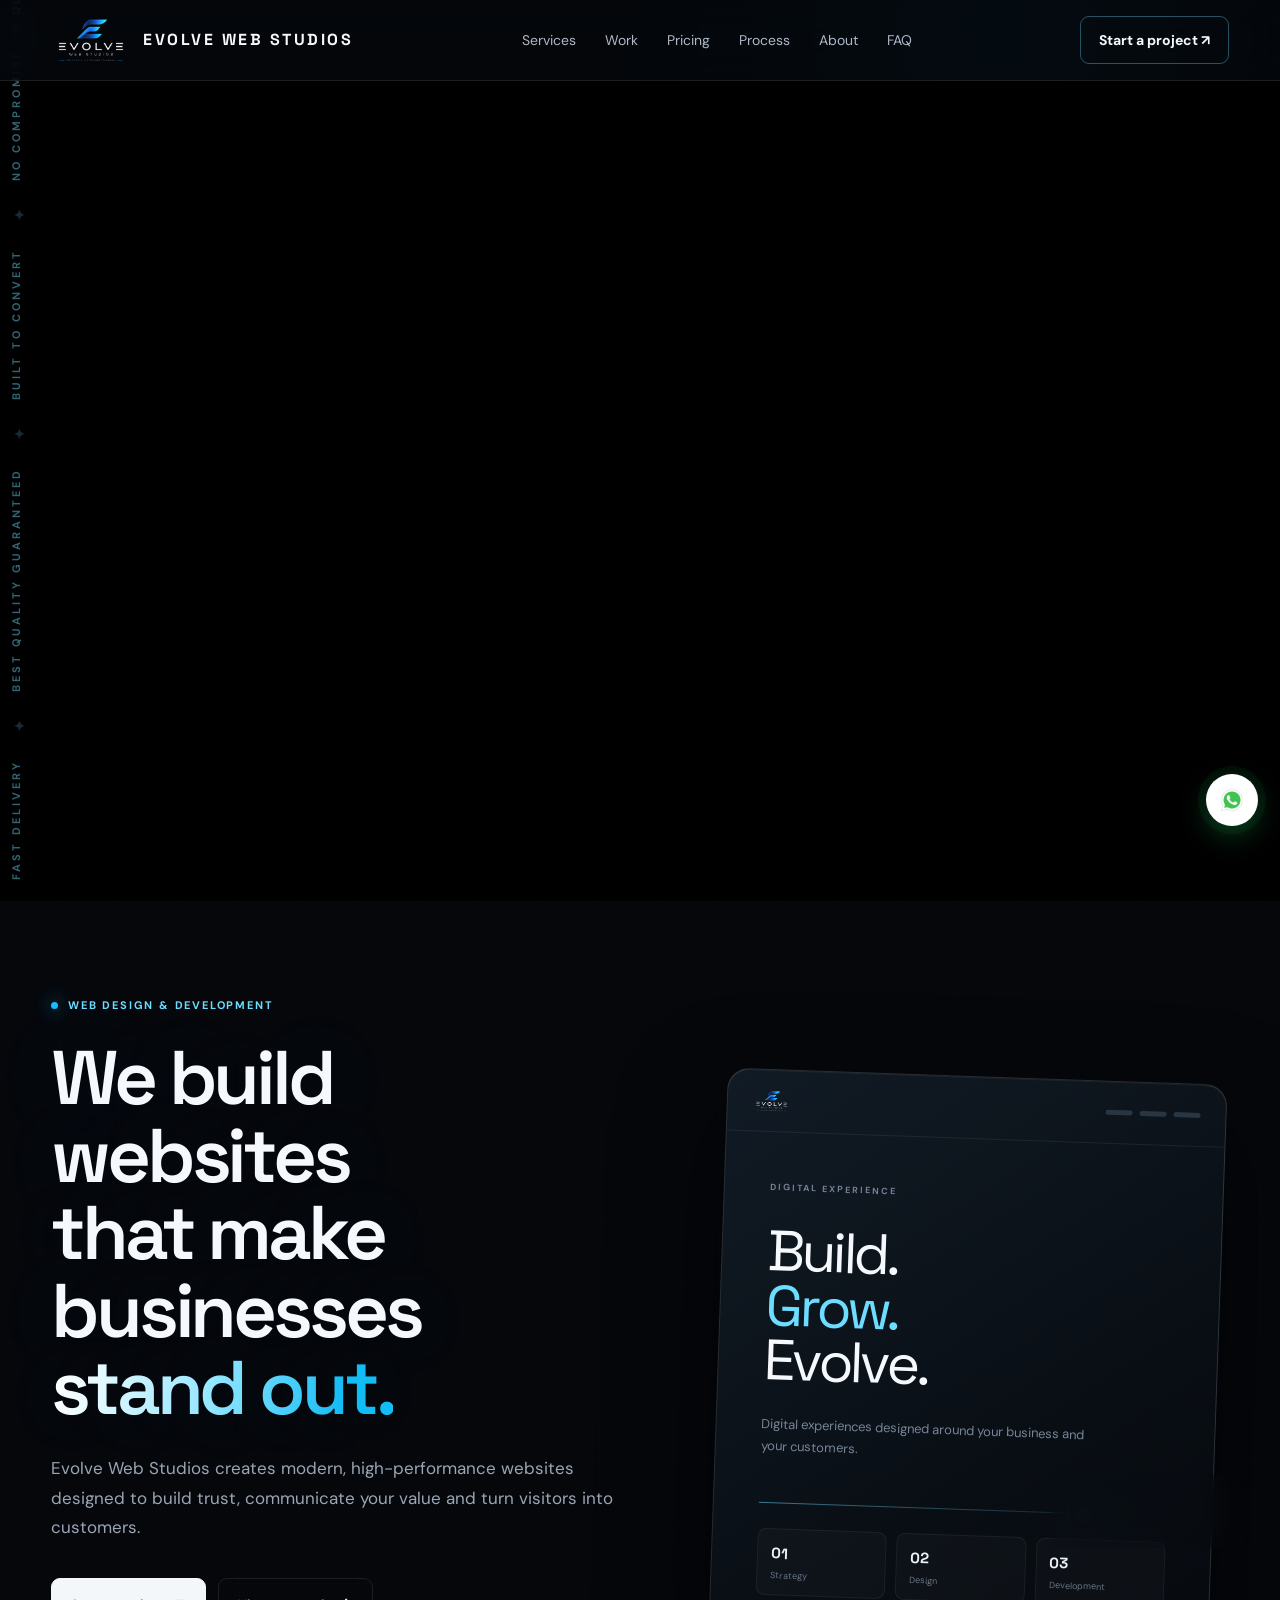
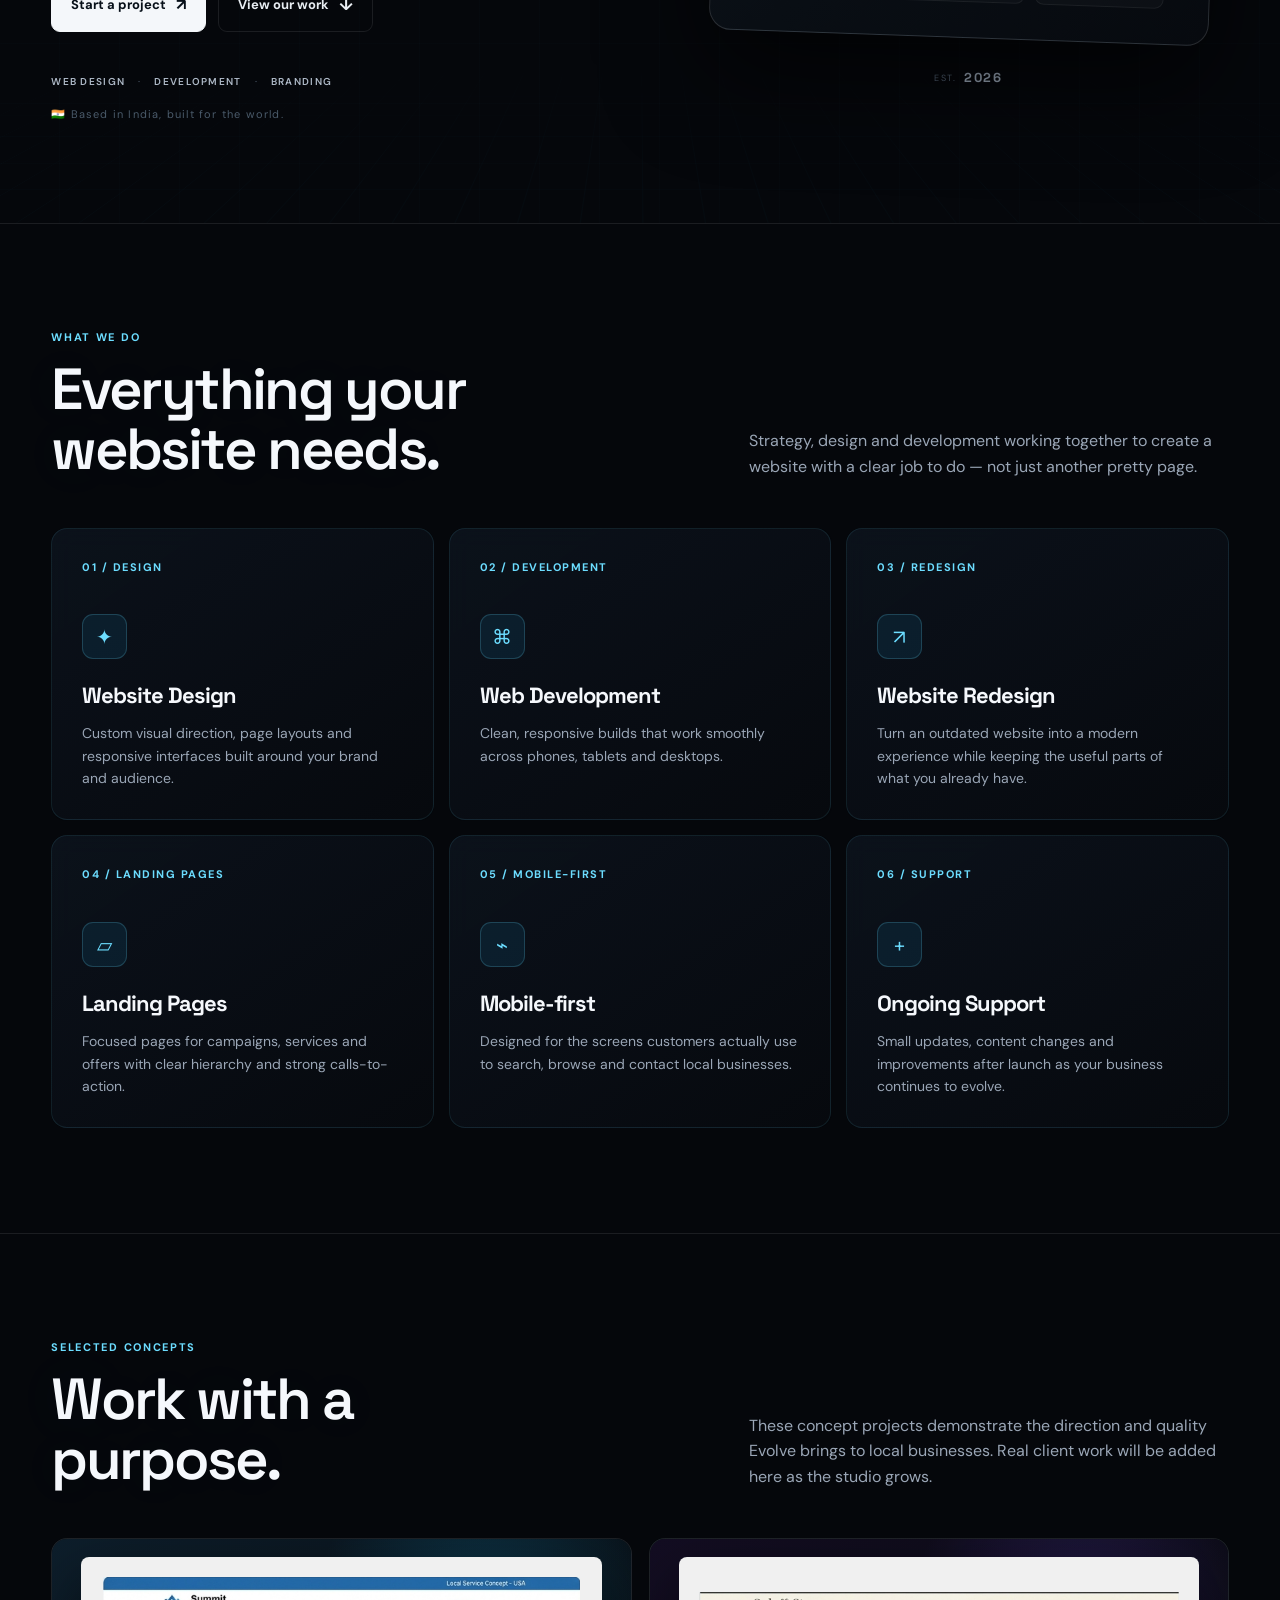
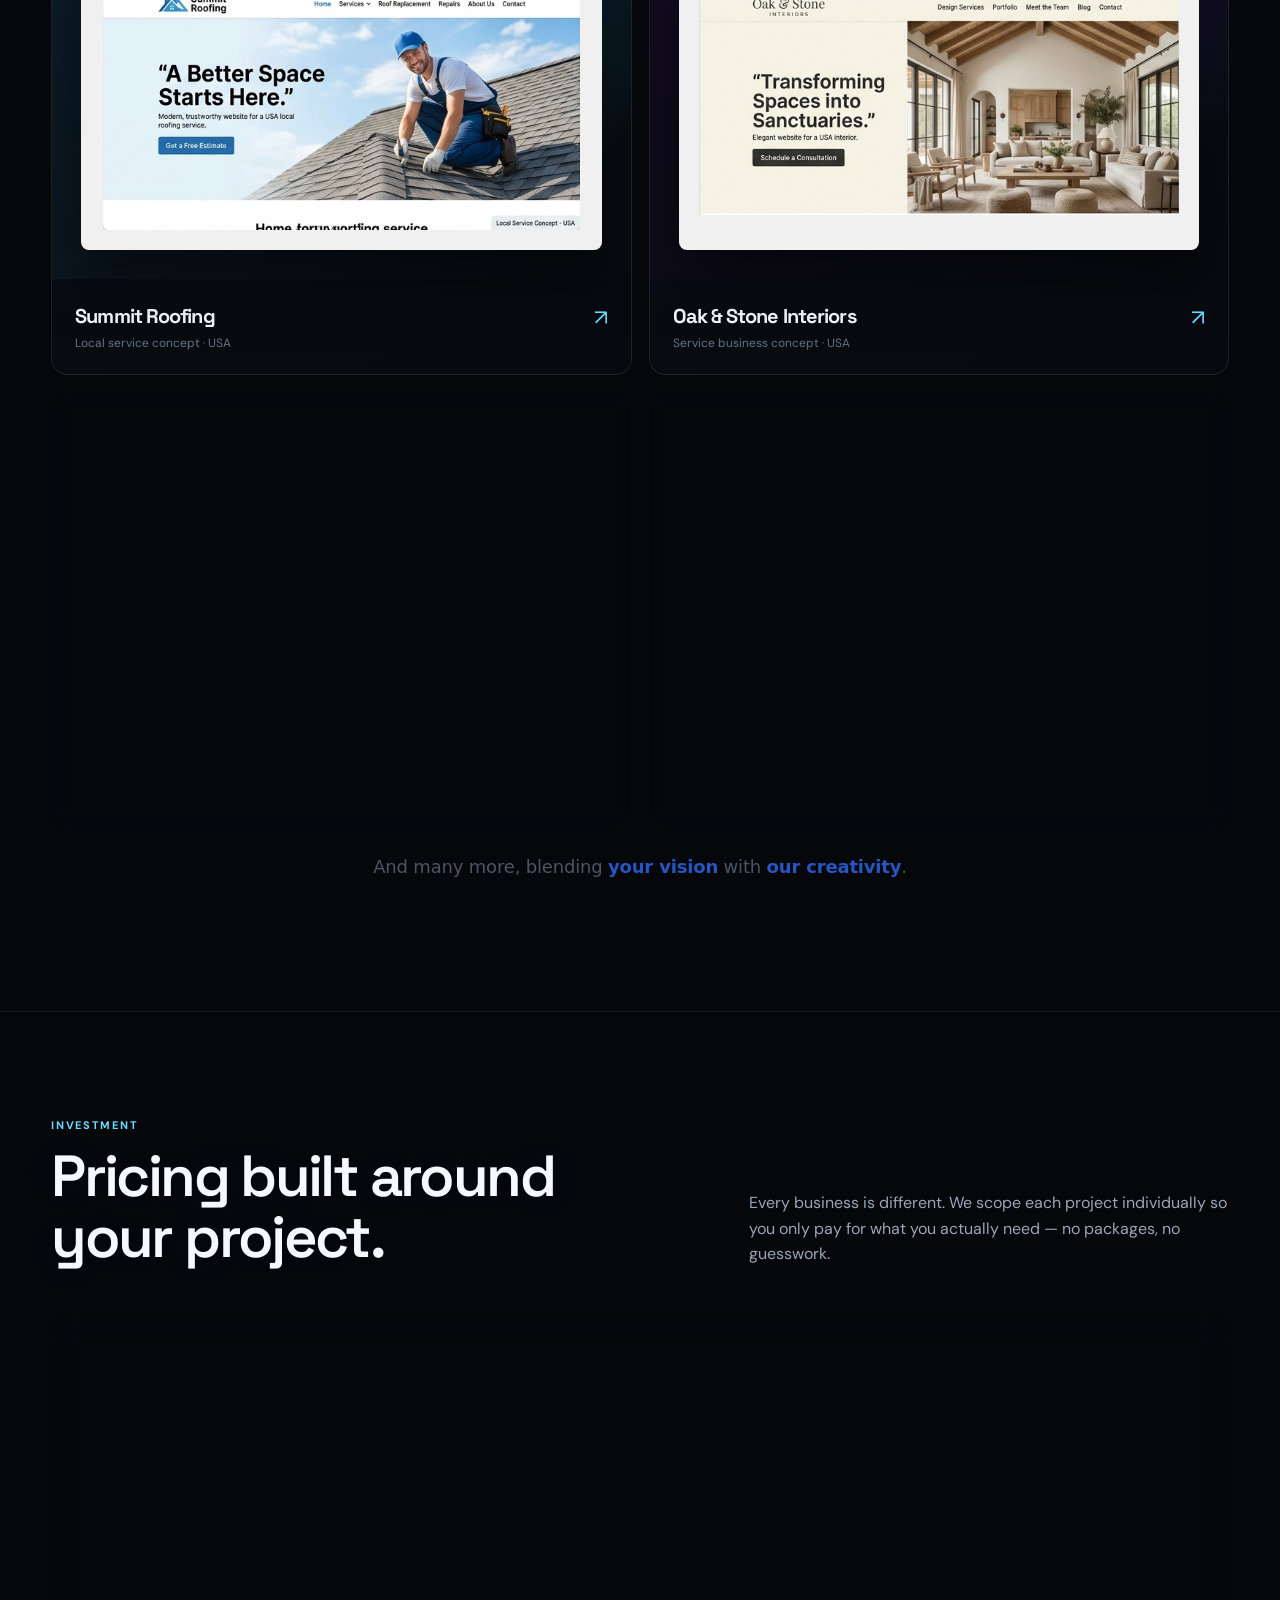
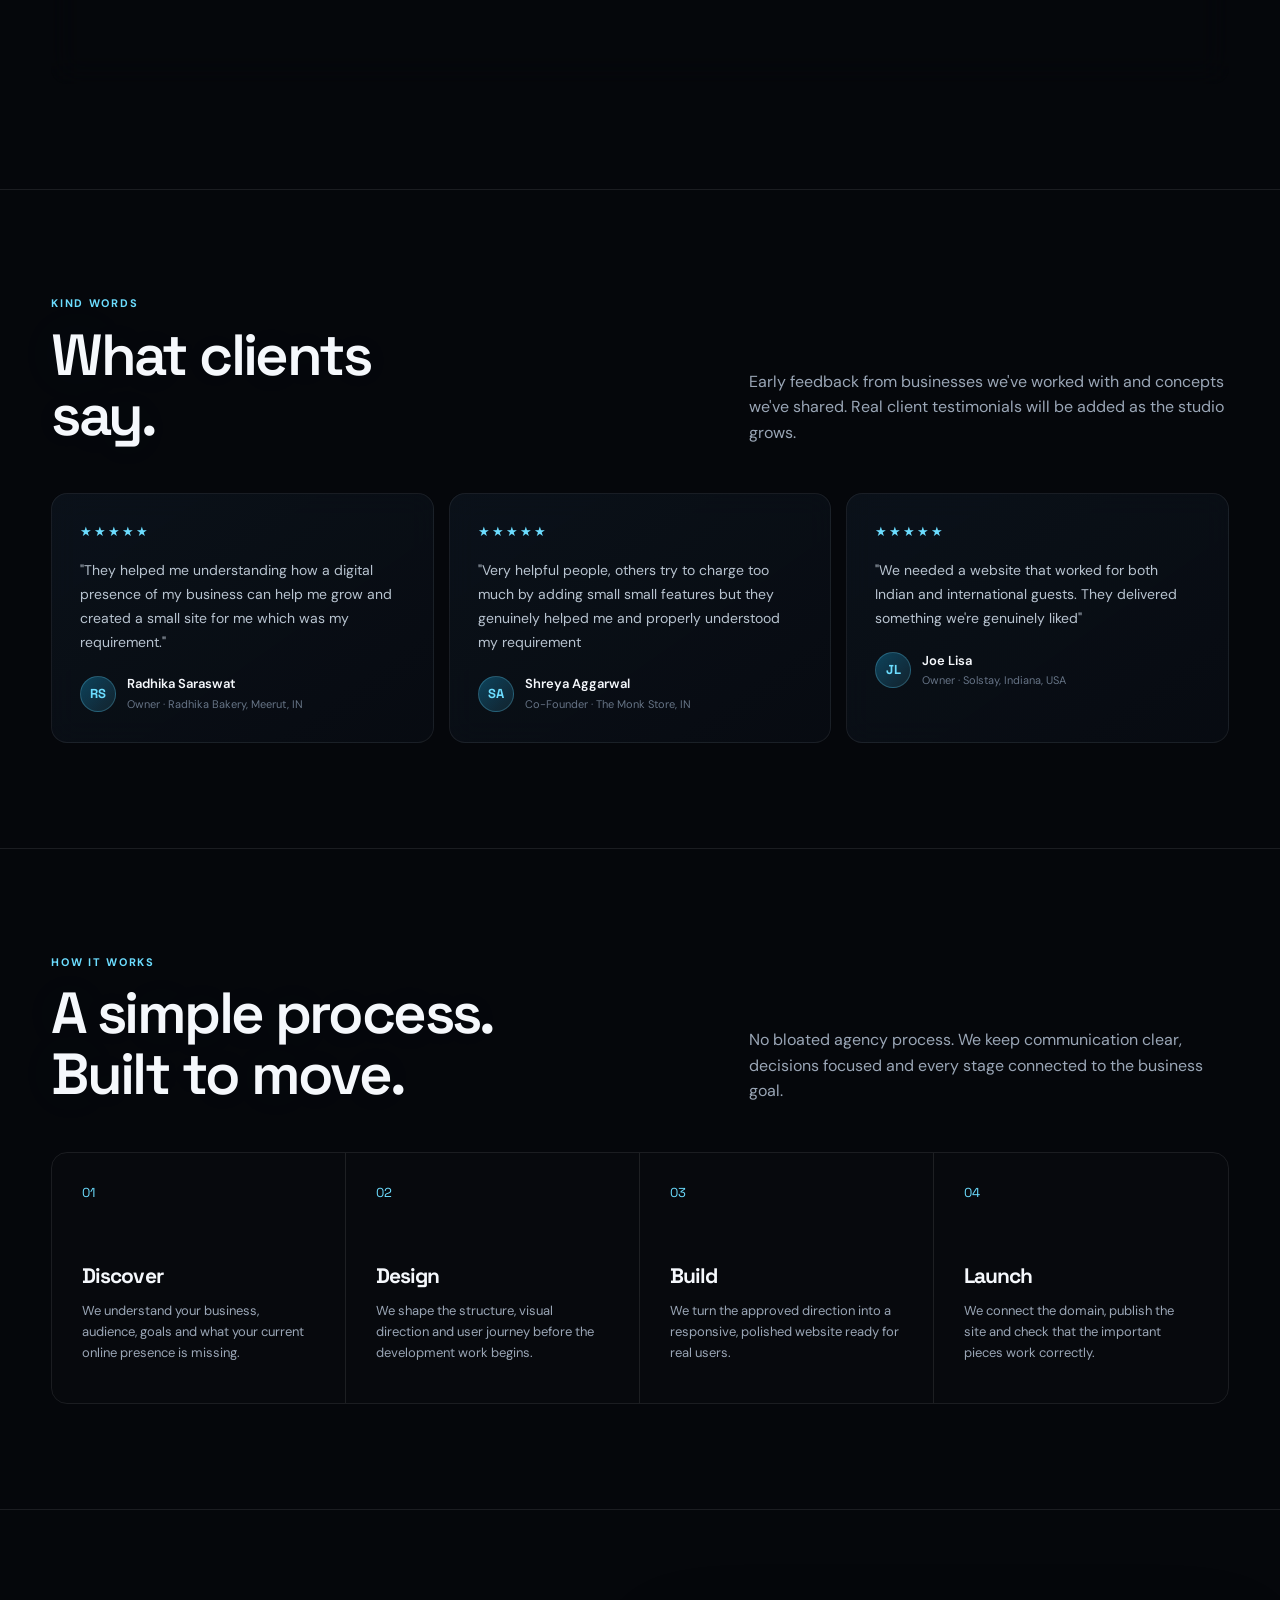
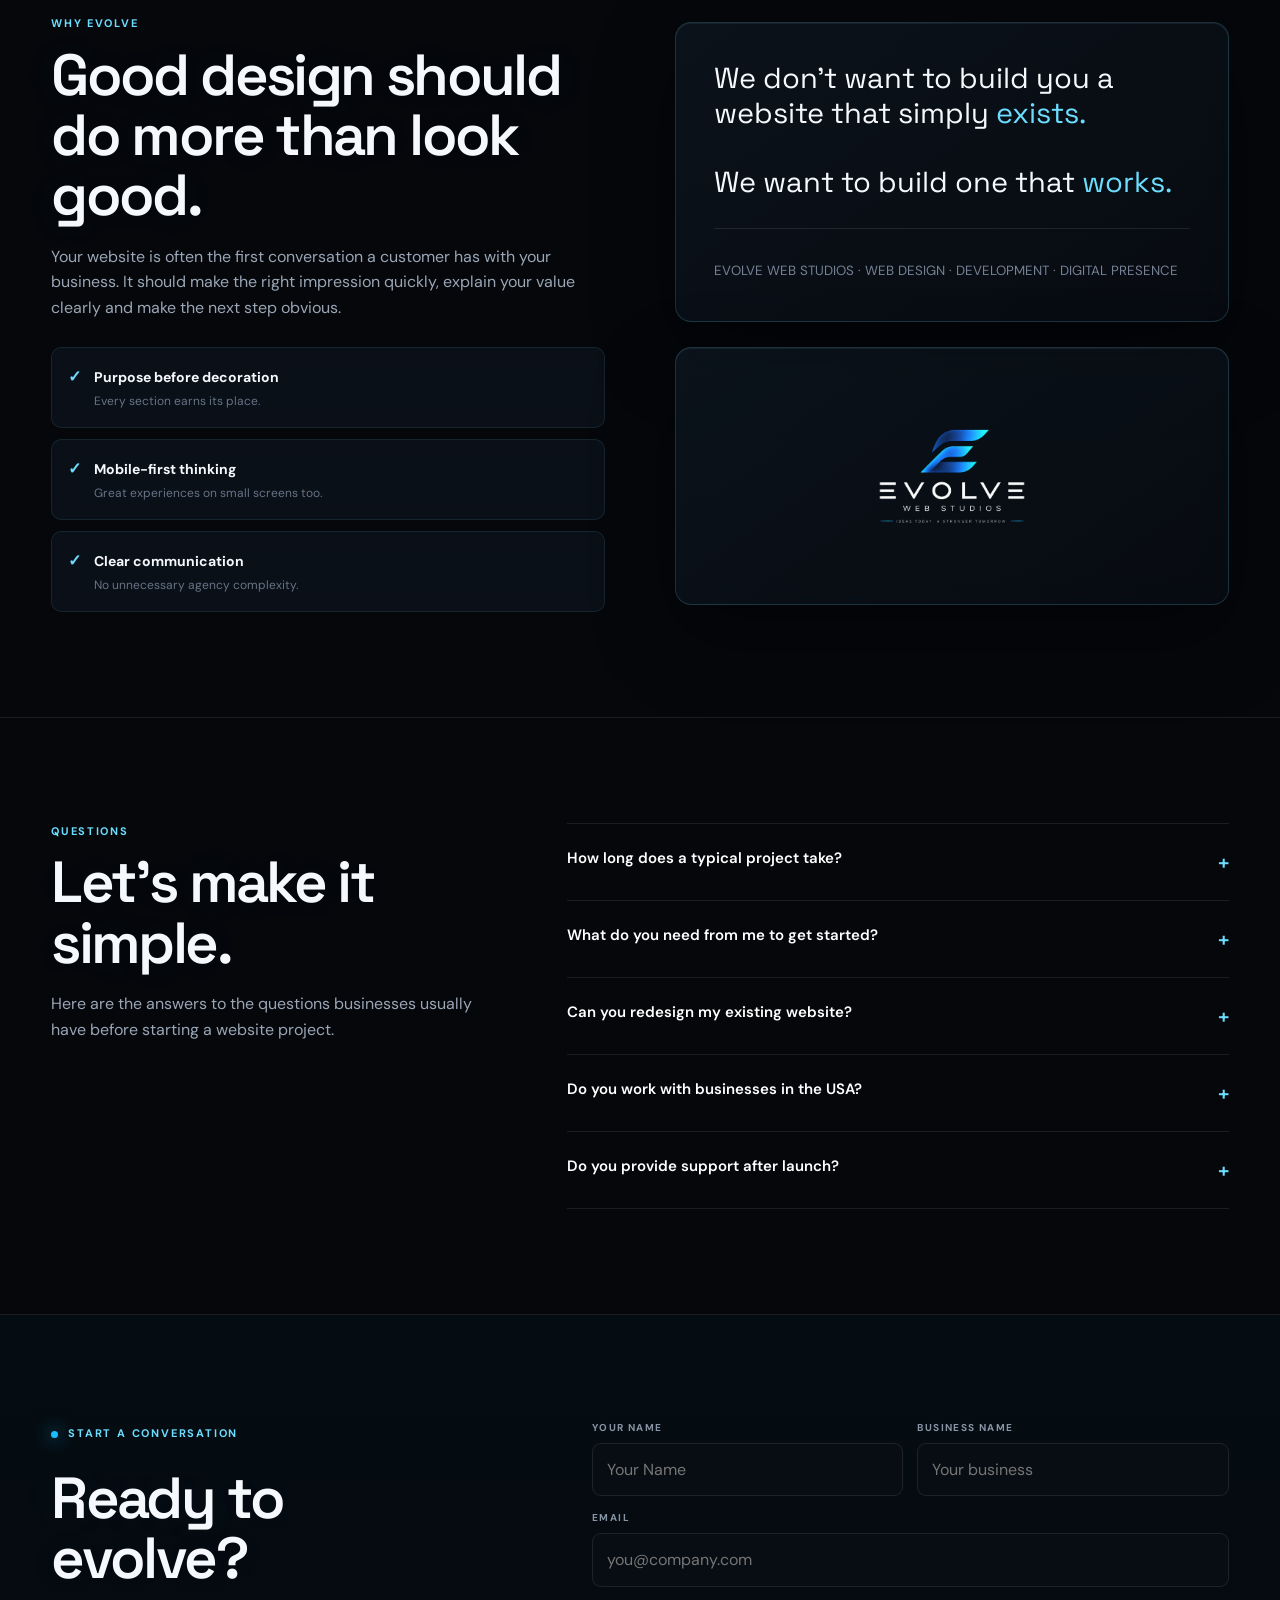
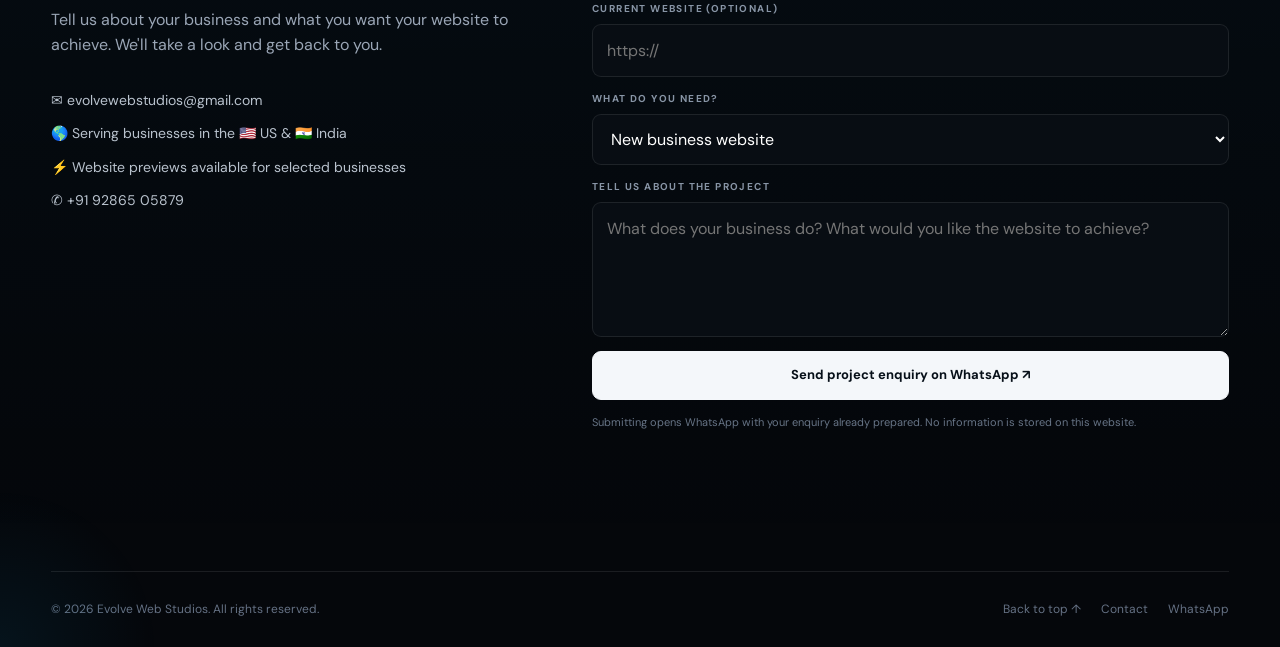
==== commit d4f7cff3: "Updated" ====
--- a/index.html
+++ b/index.html
@@ -1125,7 +1125,7 @@
     aria-hidden="true"
     tabindex="-1"
     class="hero-video-element">
-    <source src="https://github.com/Parv-Agrawal26/evolve-web-studios/releases/download/v1.0.0/logo.vid.mp4" type="video/mp4" />
+    <source src="assets/hero.mp4" type="video/mp4" />
     Your browser does not support the video tag.
   </video>
 </div>
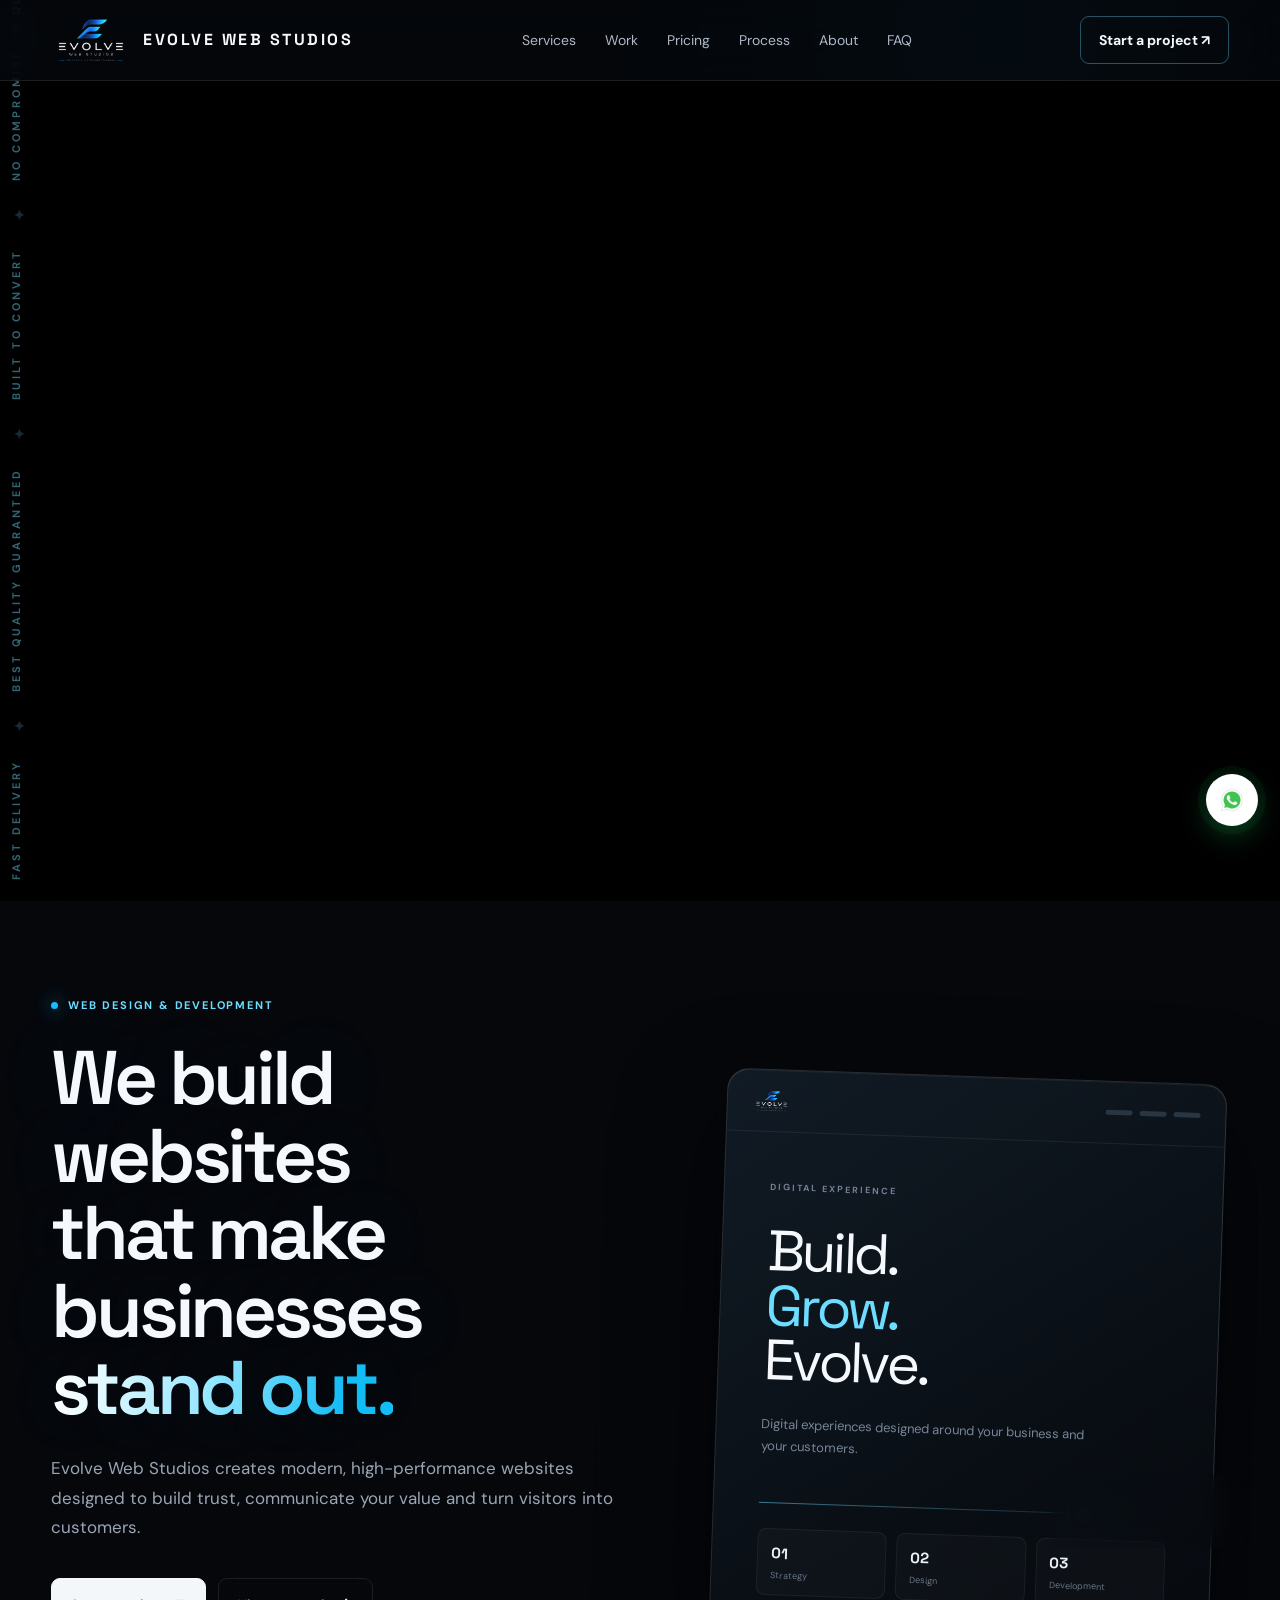
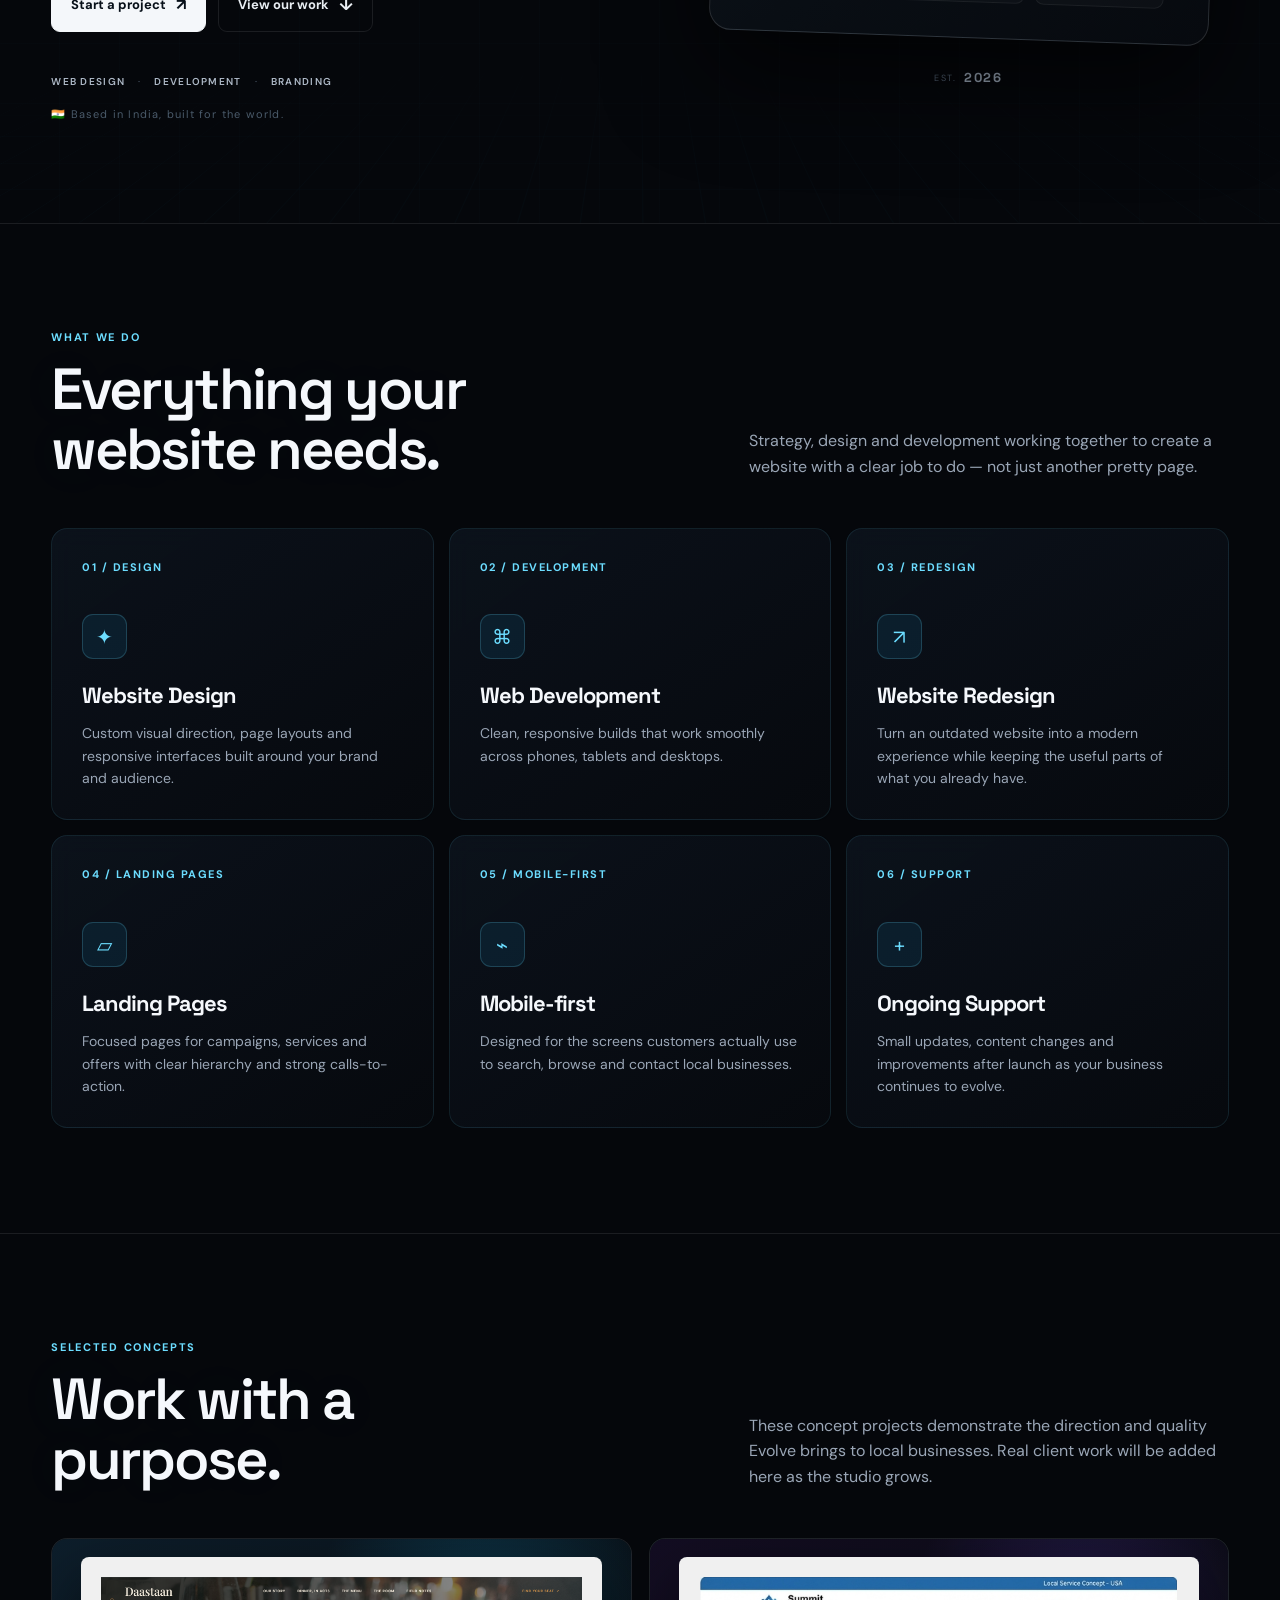
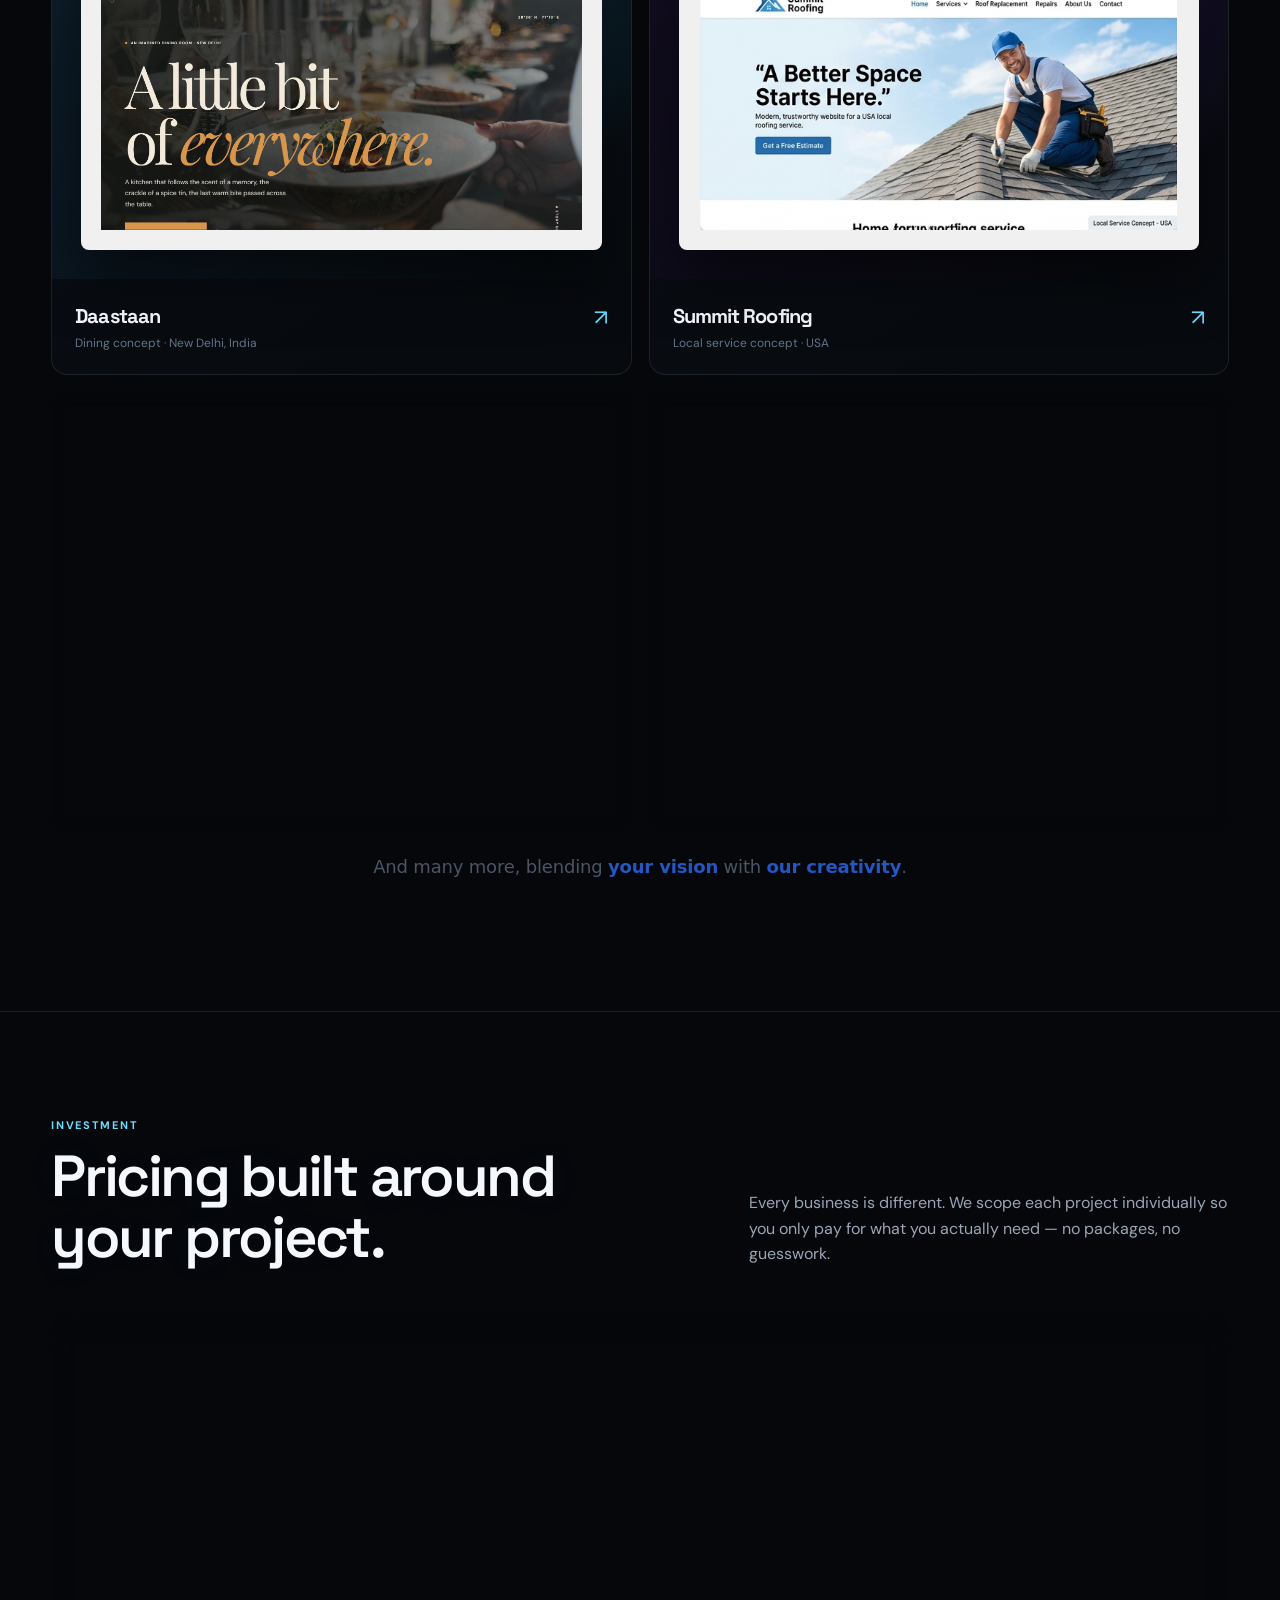
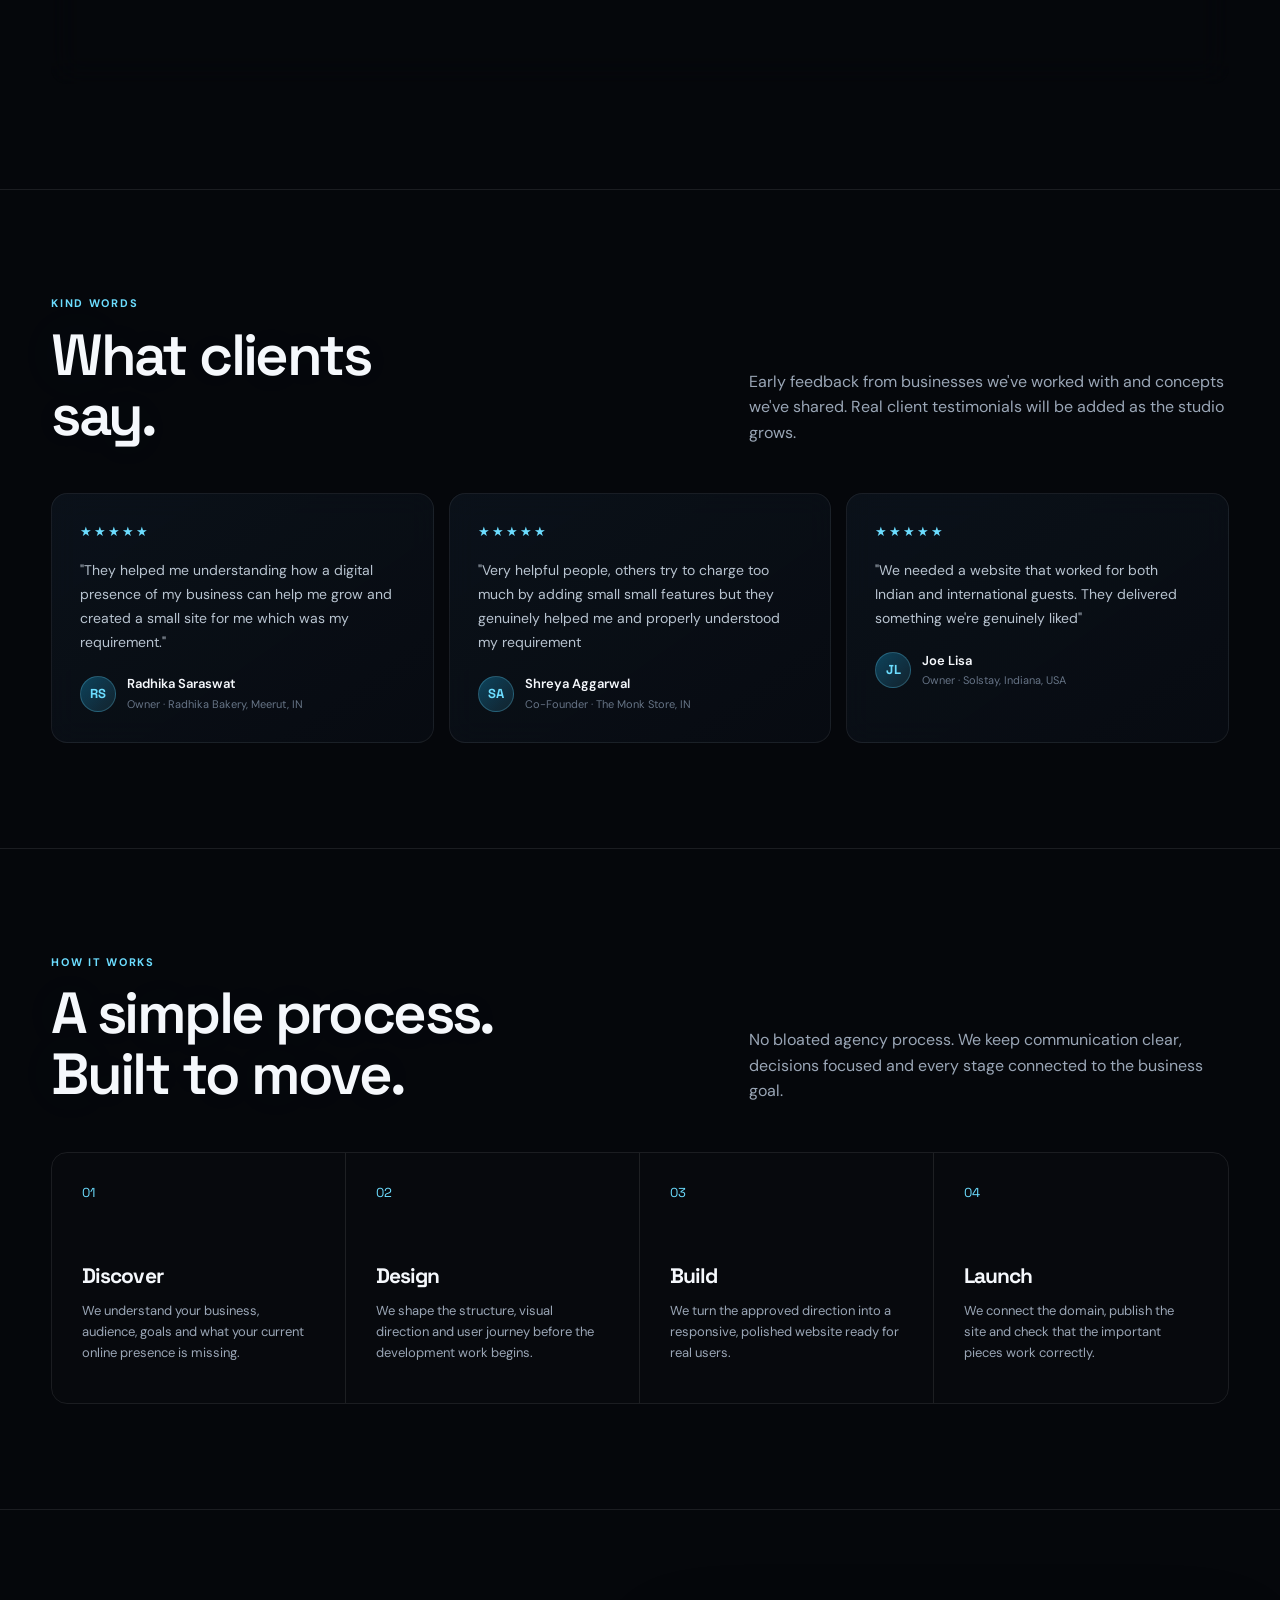
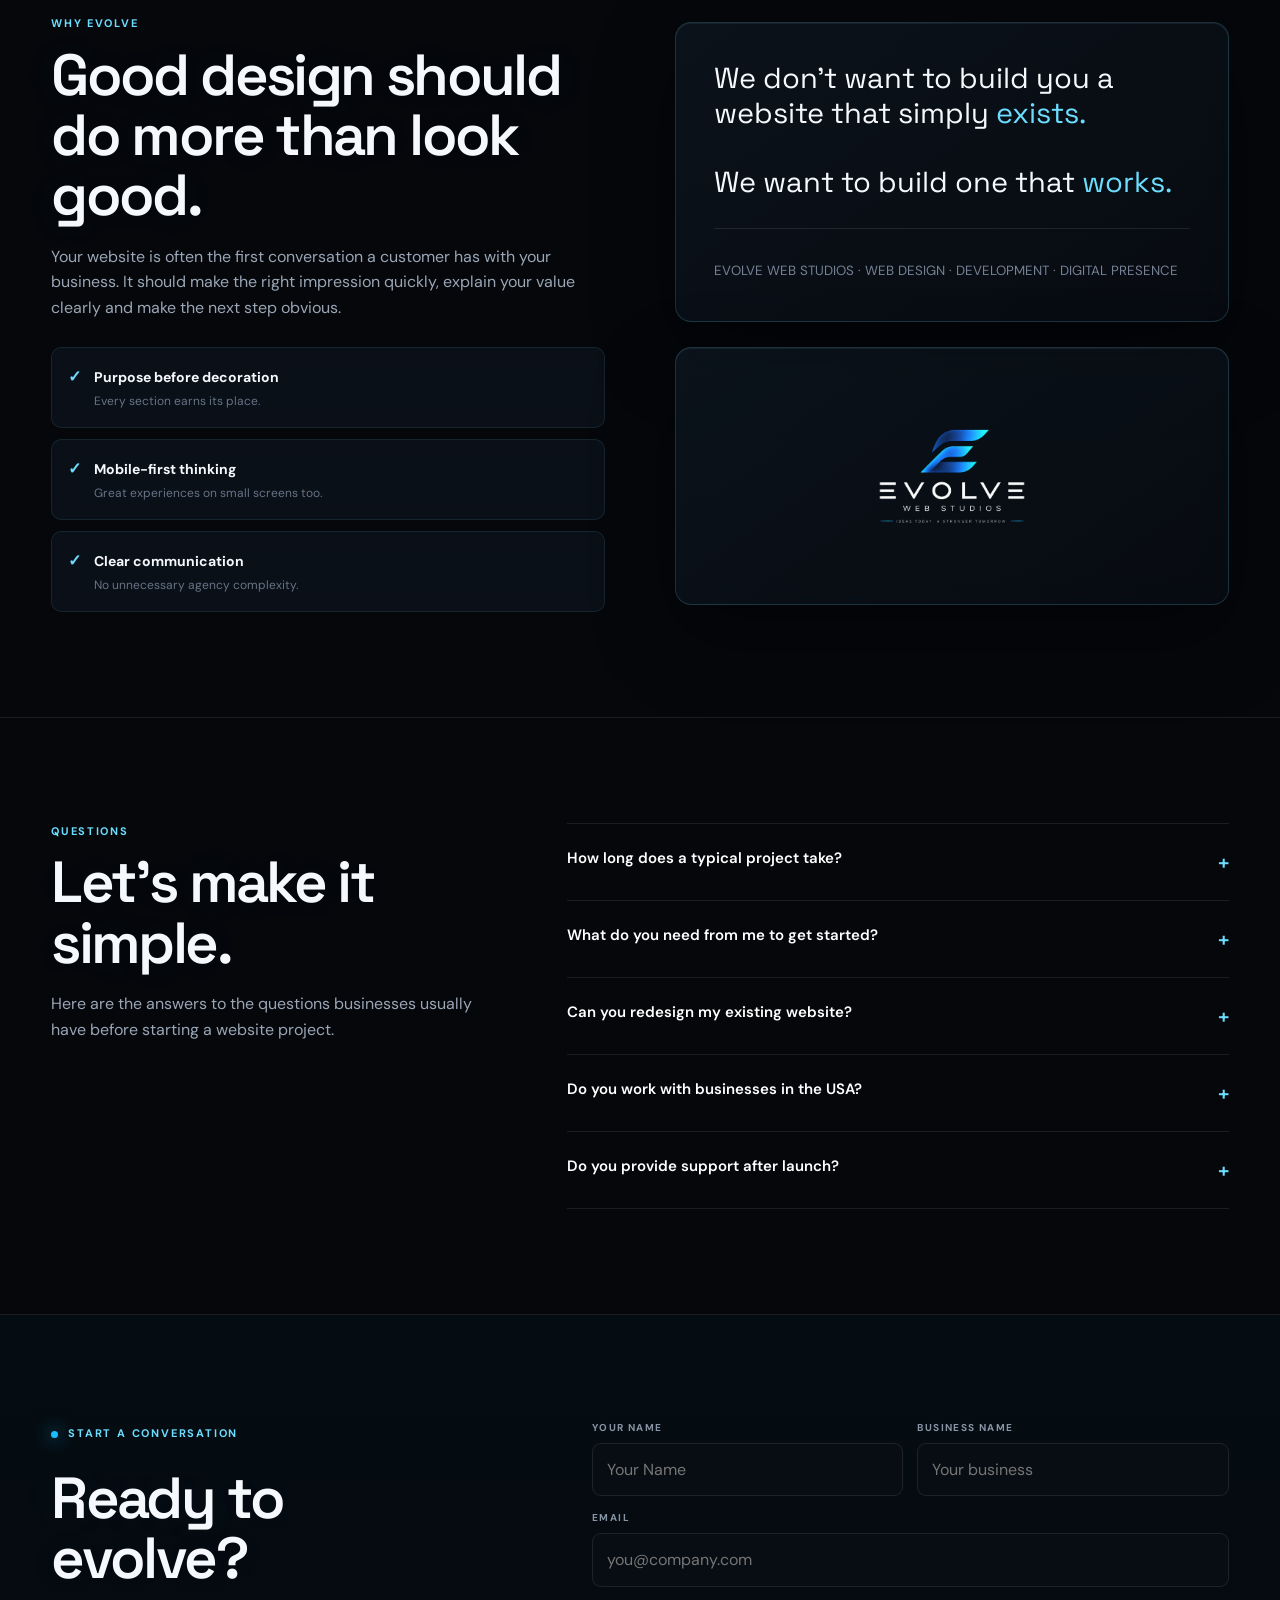
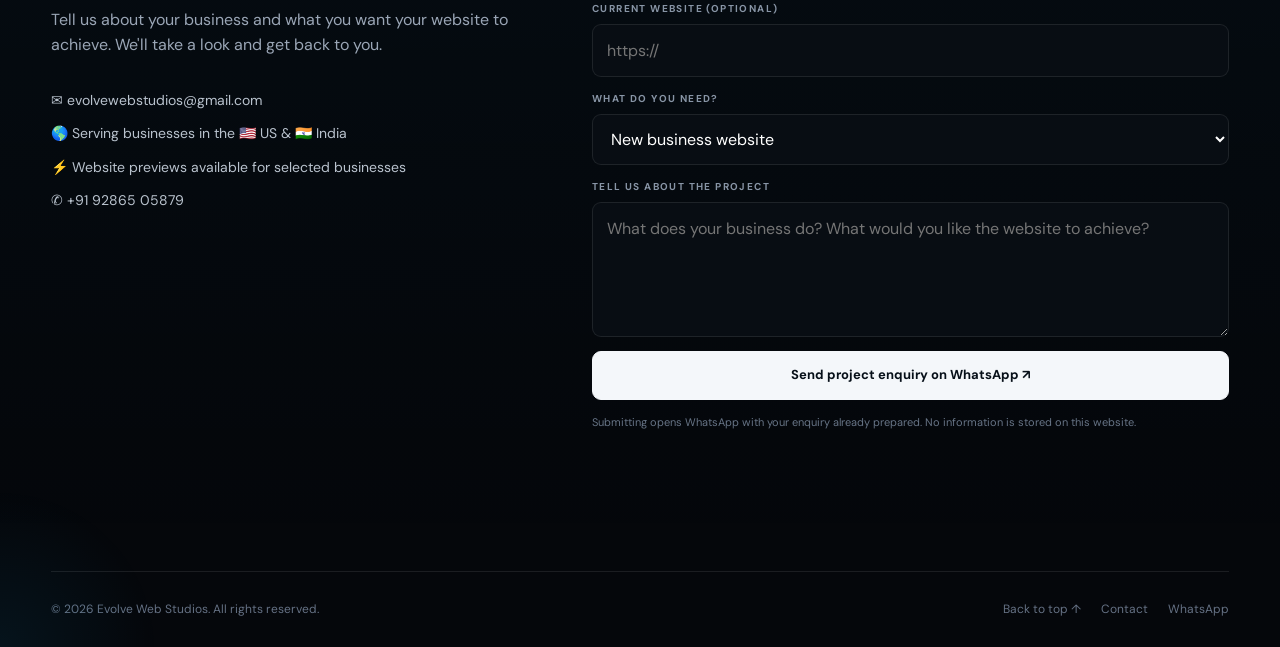
==== commit 7d0ad42e: "Updated" ====
--- a/index.html
+++ b/index.html
@@ -1285,7 +1285,24 @@
 <div class="wrap">
   <div class="section-head"><div><div class="label">Selected concepts</div><h2>Work with a<br>purpose.</h2></div><p>These concept projects demonstrate the direction and quality Evolve brings to local businesses. Real client work will be added here as the studio grows.</p></div>
   <div class="work-grid">
-    <article class="project" data-title="Summit Roofing" data-text="A high-converting local-service concept for a US roofing company. The structure puts trust, services, proof and the estimate CTA where customers can find them quickly.">
+    <article class="project" data-title="Daastaan" data-text="An editorial dining-room concept for an imagined New Delhi restaurant, bringing its food stories, menu, atmosphere and table reservations together in one immersive experience. This is a fictional demo; reservations and enquiries are not sent." data-url="https://evolvewebstudios.in/work/daastaan/">
+      <div class="project-preview" style="width: 100%;">
+  <!-- 1. The container scales smoothly on all screens -->
+  <div class="mock" style="position: relative; width: 100%; max-width: 100%; height: auto; aspect-ratio: 16 / 9; overflow: hidden; background-color: #f0f0f0;">
+    
+    <!-- 2. The image shrinks or grows to fit the container boundaries perfectly -->
+    <img 
+      src="assets/daastaan.png" 
+      alt="Warmly lit restaurant dining room for the Daastaan concept" 
+      style="width: 100%; height: 100%; object-fit: cover; display: block;"
+    >
+
+  </div>
+</div>
+
+      <div class="project-info"><div><h3>Daastaan</h3><p>Dining concept · New Delhi, India</p></div><span class="project-arrow">↗</span></div>
+    </article>
+    <article class="project" data-title="Summit Roofing" data-text="A high-converting local-service concept for a US roofing company. The structure puts trust, services, proof and the estimate CTA where customers can find them quickly." data-url="https://evolvewebstudios.in/work/summit-roofing/">
       <div class="project-preview" style="width: 100%;">
   <!-- 1. The container scales smoothly on all screens -->
   <div class="mock" style="position: relative; width: 100%; max-width: 100%; height: auto; aspect-ratio: 16 / 9; overflow: hidden; background-color: #f0f0f0;">
@@ -1302,7 +1319,7 @@
 
       <div class="project-info"><div><h3>Summit Roofing</h3><p>Local service concept · USA</p></div><span class="project-arrow">↗</span></div>
     </article>
-    <article class="project" data-title="Oak & Stone Interiors" data-text="A premium service-business concept for an interior design studio. Visual storytelling, project presentation and consultation CTAs lead the visitor through the site.">
+    <article class="project" data-title="Oak & Stone Interiors" data-text="A premium service-business concept for an interior design studio. Visual storytelling, project presentation and consultation CTAs lead the visitor through the site." data-url="https://evolvewebstudios.in/work/oak-stone-interiors/">
       <div class="project-preview" style="width: 100%;">
   <!-- 1. The container scales smoothly on all screens -->
   <div class="mock" style="position: relative; width: 100%; max-width: 100%; height: auto; aspect-ratio: 16 / 9; overflow: hidden; background-color: #f0f0f0;">
@@ -1319,7 +1336,7 @@
 
       <div class="project-info"><div><h3>Oak & Stone Interiors</h3><p>Service business concept · USA</p></div><span class="project-arrow">↗</span></div>
     </article>
-    <article class="project" data-title="Vrinda House" data-text="A boutique hospitality concept for India, focused on atmosphere, rooms, location and direct enquiries rather than making the visitor hunt for information.">
+    <article class="project" data-title="Vrinda House" data-text="A boutique hospitality concept for India, focused on atmosphere, rooms, location and direct enquiries rather than making the visitor hunt for information." data-url="https://evolvewebstudios.in/work/vrinda-guest-house/">
       <div class="project-preview" style="width: 100%;">
   <!-- 1. The container scales smoothly on all screens -->
   <div class="mock" style="position: relative; width: 100%; max-width: 100%; height: auto; aspect-ratio: 16 / 9; overflow: hidden; background-color: #f0f0f0;">
@@ -1336,23 +1353,7 @@
 
       <div class="project-info"><div><h3>Vrinda House</h3><p>Hospitality concept · India</p></div><span class="project-arrow">↗</span></div>
     </article>
-    <article class="project" data-title="Apex Auto Care" data-text="A mobile-first auto-care concept that makes services, trust signals and appointment actions easy to understand for someone searching locally.">
-      <div class="project-preview" style="width: 100%;">
-  <!-- 1. The container scales smoothly on all screens -->
-  <div class="mock" style="position: relative; width: 100%; max-width: 100%; height: auto; aspect-ratio: 16 / 9; overflow: hidden; background-color: #f0f0f0;">
     
-    <!-- 2. The image shrinks or grows to fit the container boundaries perfectly -->
-    <img 
-      src="assets/car.png" 
-      alt="Roofing project preview" 
-      style="width: 100%; height: 100%; object-fit: contain; display: block;"
-    >
-
-  </div>
-</div>
-
-      <div class="project-info"><div><h3>Apex Auto Care</h3><p>Local business concept · USA</p></div><span class="project-arrow">↗</span></div>
-    </article>
   </div>
 </div>
 <div style="width: 100%; max-width: 600px; margin: 24px auto; text-align: center; font-family: system-ui, -apple-system, sans-serif;">
@@ -1536,6 +1537,8 @@
     card.addEventListener('click',()=>{
       document.getElementById('modalTitle').textContent=card.dataset.title;
       document.getElementById('modalText').textContent=card.dataset.text;
+      const mc=document.getElementById('modalContact');
+      if(card.dataset.url){mc.href=card.dataset.url;mc.textContent='View Live Site ↗';mc.target='_blank';mc.rel='noopener noreferrer';}else{mc.href='#contact';mc.textContent='Build something similar ↗';mc.target='';mc.rel='';}
       modal.classList.add('show');
       document.body.style.overflow='hidden';
     });
